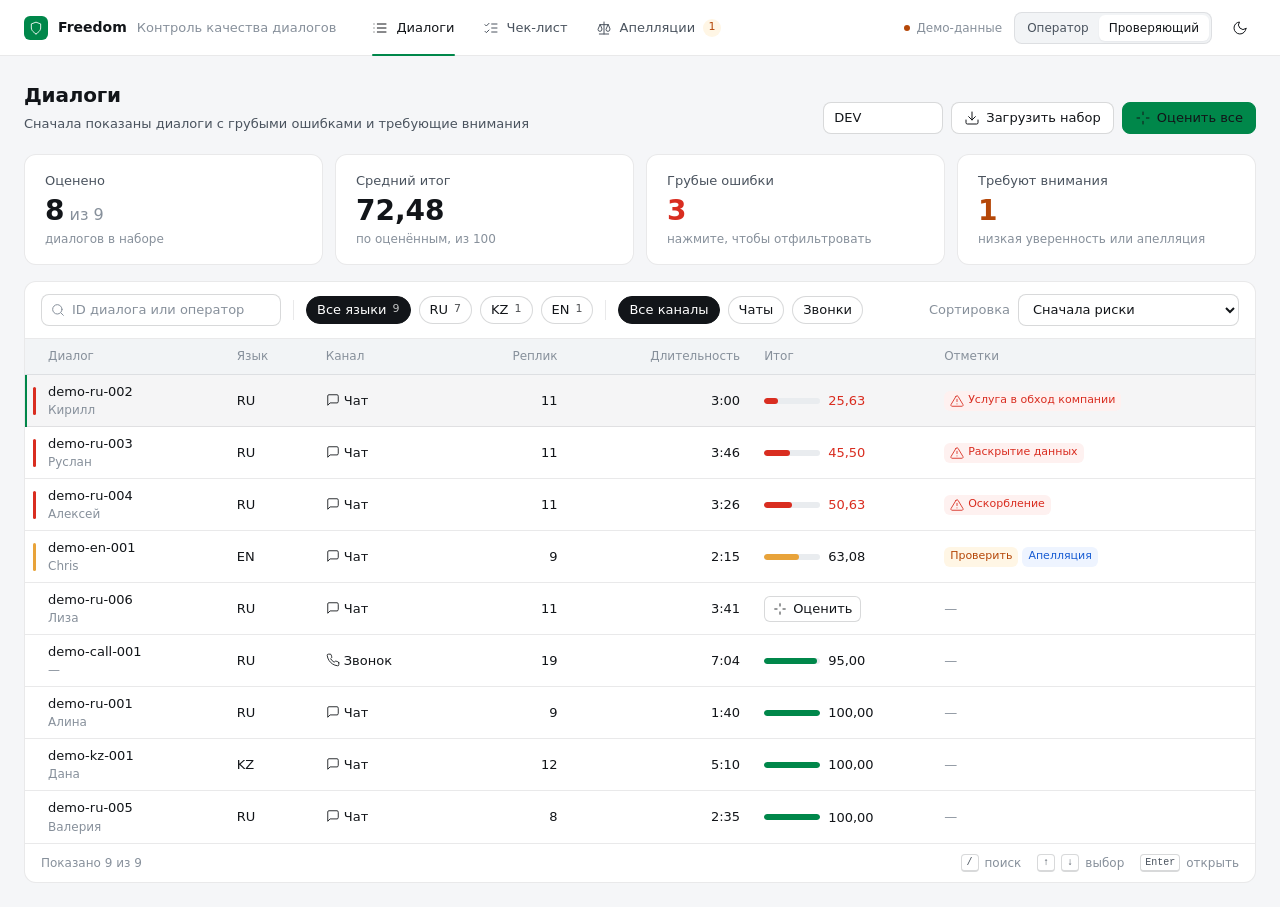
==== frontend/index.html @ 9cd881de "Frontend: design system, conversation list and card on demo data - Design tokens (light Freedom gree" ====
<!doctype html>
<html lang="ru">
<head>
  <meta charset="utf-8">
  <meta name="viewport" content="width=device-width, initial-scale=1">
  <title>Контроль качества диалогов — Freedom Broker</title>
  <link rel="stylesheet" href="css/tokens.css">
  <link rel="stylesheet" href="css/base.css">
  <link rel="stylesheet" href="css/components.css">
  <link rel="stylesheet" href="css/views.css">
  <style>html, body { margin: 0; background: #f5f6f8; }</style>
</head>
<body>
  <div class="cqa-root" id="cqa-app" data-theme="light"></div>
  <script type="module" src="js/app.js"></script>
</body>
</html>
---- frontend/css/tokens.css ----
/* Дизайн-токены CQA. Всё визуальное — только через эти переменные. */
.cqa-root {
  --cqa-font: "Inter", "Segoe UI", system-ui, -apple-system, "Roboto", "Helvetica Neue", Arial, sans-serif;
  --cqa-mono: "JetBrains Mono", "Cascadia Mono", "Consolas", ui-monospace, monospace;

  /* поверхности */
  --cqa-bg: #f5f6f8;
  --cqa-surface: #ffffff;
  --cqa-surface-2: #f2f4f6;
  --cqa-surface-3: #e9ecef;
  --cqa-hover: rgba(17, 20, 24, 0.04);
  --cqa-selected: rgba(0, 166, 90, 0.08);

  /* линии */
  --cqa-border: rgba(18, 21, 25, 0.09);
  --cqa-border-strong: rgba(18, 21, 25, 0.16);

  /* текст */
  --cqa-text: #121519;
  --cqa-text-2: #4a535e;
  --cqa-text-3: #87909b;
  --cqa-text-inverse: #ffffff;

  /* бренд Freedom */
  --cqa-brand: #00a65a;
  --cqa-brand-strong: #00874a;
  --cqa-brand-bright: #00c46a;
  --cqa-brand-soft: #e6f7ee;
  --cqa-brand-text: #00703d;

  /* статусы */
  --cqa-ok: #00874a;
  --cqa-ok-soft: #e6f7ee;
  --cqa-bad: #d92d20;
  --cqa-bad-strong: #b42318;
  --cqa-bad-soft: #fef1f0;
  --cqa-warn: #b54708;
  --cqa-warn-soft: #fff6e5;
  --cqa-warn-line: #f5c26b;
  --cqa-na: #6b7480;
  --cqa-na-soft: #eef0f2;
  --cqa-info: #175cd3;
  --cqa-info-soft: #eef4ff;

  /* подсветка реплики */
  --cqa-flash: rgba(0, 196, 106, 0.18);
  --cqa-link-hover: rgba(23, 92, 211, 0.08);

  /* геометрия */
  --cqa-r-sm: 6px;
  --cqa-r: 8px;
  --cqa-r-lg: 12px;
  --cqa-r-pill: 999px;
  --cqa-shadow-1: 0 1px 2px rgba(16, 24, 40, 0.05);
  --cqa-shadow-2: 0 4px 16px rgba(16, 24, 40, 0.08), 0 1px 3px rgba(16, 24, 40, 0.06);
  --cqa-shadow-pop: 0 12px 32px rgba(16, 24, 40, 0.14), 0 2px 6px rgba(16, 24, 40, 0.08);
  --cqa-focus: 0 0 0 3px rgba(0, 166, 90, 0.28);

  /* типографика */
  --cqa-fs-xs: 11px;
  --cqa-fs-sm: 12px;
  --cqa-fs: 13px;
  --cqa-fs-md: 14px;
  --cqa-fs-lg: 16px;
  --cqa-fs-xl: 20px;
  --cqa-fs-xxl: 32px;

  /* движение */
  --cqa-fast: 120ms;
  --cqa-base: 200ms;
  --cqa-ease: cubic-bezier(0.2, 0.8, 0.2, 1);

  /* размеры */
  --cqa-header-h: 56px;
}

.cqa-root[data-theme="dark"] {
  --cqa-bg: #0e1113;
  --cqa-surface: #161a1d;
  --cqa-surface-2: #1d2225;
  --cqa-surface-3: #262c30;
  --cqa-hover: rgba(255, 255, 255, 0.05);
  --cqa-selected: rgba(0, 196, 106, 0.12);
  --cqa-border: #2a3035;
  --cqa-border-strong: #3a4248;
  --cqa-text: #eef1f3;
  --cqa-text-2: #b3bcc4;
  --cqa-text-3: #7d8790;
  --cqa-brand: #00c46a;
  --cqa-brand-strong: #00c46a;
  --cqa-brand-bright: #2bdc86;
  --cqa-brand-soft: rgba(0, 196, 106, 0.14);
  --cqa-brand-text: #4fe39a;
  --cqa-ok: #3ad08a;
  --cqa-ok-soft: rgba(58, 208, 138, 0.14);
  --cqa-bad: #ff6b5e;
  --cqa-bad-strong: #ff8a7f;
  --cqa-bad-soft: rgba(255, 107, 94, 0.14);
  --cqa-warn: #f5b04a;
  --cqa-warn-soft: rgba(245, 176, 74, 0.14);
  --cqa-warn-line: #8a6420;
  --cqa-na: #9aa4ad;
  --cqa-na-soft: rgba(154, 164, 173, 0.14);
  --cqa-info: #78a9ff;
  --cqa-info-soft: rgba(120, 169, 255, 0.14);
  --cqa-flash: rgba(0, 196, 106, 0.22);
  --cqa-link-hover: rgba(120, 169, 255, 0.12);
  --cqa-shadow-1: 0 1px 2px rgba(0, 0, 0, 0.4);
  --cqa-shadow-2: 0 4px 16px rgba(0, 0, 0, 0.45);
  --cqa-shadow-pop: 0 12px 32px rgba(0, 0, 0, 0.55);
}
---- frontend/css/base.css ----
/* Базовые стили. Всё ограничено .cqa-root — компонент не ломает стили страницы-хоста (D365). */
.cqa-root, .cqa-root * , .cqa-root *::before, .cqa-root *::after { box-sizing: border-box; }

.cqa-root {
  font-family: var(--cqa-font);
  font-size: var(--cqa-fs);
  line-height: 1.5;
  color: var(--cqa-text);
  background: var(--cqa-bg);
  -webkit-font-smoothing: antialiased;
  text-rendering: optimizeLegibility;
  font-feature-settings: "tnum" 1, "cv11" 1;
  min-height: 100vh;
}

.cqa-root h1, .cqa-root h2, .cqa-root h3, .cqa-root h4, .cqa-root p { margin: 0; }
.cqa-root h1 { font-size: var(--cqa-fs-xl); font-weight: 600; letter-spacing: -0.01em; }
.cqa-root h2 { font-size: var(--cqa-fs-lg); font-weight: 500; }
.cqa-root h3 { font-size: var(--cqa-fs-md); font-weight: 500; }
.cqa-root button, .cqa-root input, .cqa-root select, .cqa-root textarea { font: inherit; color: inherit; }
.cqa-root a:where(:not([class])) { color: var(--cqa-info); text-decoration: none; }
.cqa-root a:where(:not([class])):hover { text-decoration: underline; }
.cqa-root a[class] { color: inherit; text-decoration: none; }
.cqa-root :focus-visible { outline: none; box-shadow: var(--cqa-focus); border-radius: var(--cqa-r-sm); }
.cqa-root ::selection { background: var(--cqa-brand-soft); }

.cqa-root .cqa-muted { color: var(--cqa-text-2); }
.cqa-root .cqa-faint { color: var(--cqa-text-3); }
.cqa-root .cqa-mono { font-family: var(--cqa-mono); font-size: 0.95em; }
.cqa-root .cqa-num { font-variant-numeric: tabular-nums; }
.cqa-root .cqa-sr { position: absolute; width: 1px; height: 1px; overflow: hidden; clip: rect(0 0 0 0); white-space: nowrap; }

/* аккуратные скроллбары */
.cqa-root .cqa-scroll { overflow: auto; scrollbar-width: thin; scrollbar-color: var(--cqa-border-strong) transparent; }
.cqa-root .cqa-scroll::-webkit-scrollbar { width: 10px; height: 10px; }
.cqa-root .cqa-scroll::-webkit-scrollbar-thumb { background: var(--cqa-border-strong); border-radius: 10px; border: 3px solid transparent; background-clip: content-box; }

@media (prefers-reduced-motion: reduce) {
  .cqa-root * { transition: none !important; animation: none !important; }
}
---- frontend/css/components.css ----
/* Переиспользуемые компоненты */

/* Кнопки */
.cqa-btn {
  display: inline-flex; align-items: center; justify-content: center; gap: 6px;
  height: 32px; padding: 0 12px; border-radius: var(--cqa-r);
  border: 1px solid var(--cqa-border-strong); background: var(--cqa-surface);
  font-size: var(--cqa-fs); font-weight: 500; cursor: pointer; white-space: nowrap;
  transition: background var(--cqa-fast), border-color var(--cqa-fast), transform var(--cqa-fast);
}
.cqa-btn:hover { background: var(--cqa-surface-2); }
.cqa-btn:active { transform: translateY(1px); }
.cqa-btn[disabled] { opacity: 0.55; cursor: progress; }
.cqa-btn--primary { background: var(--cqa-brand-strong); border-color: var(--cqa-brand-strong); color: var(--cqa-text-inverse); }
.cqa-btn--primary:hover { background: var(--cqa-brand-text); border-color: var(--cqa-brand-text); }
.cqa-root[data-theme="dark"] .cqa-btn--primary { color: #04130b; }
.cqa-root[data-theme="dark"] .cqa-btn--primary:hover { background: var(--cqa-brand-bright); border-color: var(--cqa-brand-bright); }
.cqa-btn--ghost { border-color: transparent; background: transparent; }
.cqa-btn--ghost:hover { background: var(--cqa-hover); }
.cqa-btn--danger { color: var(--cqa-bad); }
.cqa-btn--sm { height: 26px; padding: 0 8px; font-size: var(--cqa-fs-sm); border-radius: var(--cqa-r-sm); }
.cqa-btn--icon { width: 32px; padding: 0; }
.cqa-btn--icon.cqa-btn--sm { width: 26px; }
.cqa-btn svg { width: 16px; height: 16px; flex: none; }
.cqa-btn--sm svg { width: 14px; height: 14px; }

/* Иконки */
.cqa-ico { width: 16px; height: 16px; flex: none; display: inline-block; vertical-align: -3px; }
.cqa-ico--sm { width: 14px; height: 14px; vertical-align: -2px; }

/* Чипы-ответы: Да / Нет / N/A / шкала */
.cqa-chip {
  display: inline-flex; align-items: center; gap: 4px; height: 22px; padding: 0 8px;
  border-radius: var(--cqa-r-pill); font-size: var(--cqa-fs-sm); font-weight: 500; white-space: nowrap;
}
.cqa-chip--yes { background: var(--cqa-ok-soft); color: var(--cqa-ok); }
.cqa-chip--no { background: var(--cqa-bad-soft); color: var(--cqa-bad); }
.cqa-chip--na { background: var(--cqa-na-soft); color: var(--cqa-na); }
.cqa-chip--mid { background: var(--cqa-warn-soft); color: var(--cqa-warn); }
.cqa-chip--info { background: var(--cqa-info-soft); color: var(--cqa-info); }

/* Бейджи (мета-информация) */
.cqa-badge {
  display: inline-flex; align-items: center; gap: 4px; height: 20px; padding: 0 6px;
  border-radius: var(--cqa-r-sm); font-size: var(--cqa-fs-xs); font-weight: 500;
  background: var(--cqa-surface-2); color: var(--cqa-text-2); white-space: nowrap;
}
.cqa-badge--danger { background: var(--cqa-bad-soft); color: var(--cqa-bad); }
.cqa-badge--warn { background: var(--cqa-warn-soft); color: var(--cqa-warn); }
.cqa-badge--ok { background: var(--cqa-ok-soft); color: var(--cqa-ok); }
.cqa-badge--info { background: var(--cqa-info-soft); color: var(--cqa-info); }
.cqa-badge--outline { background: transparent; border: 1px solid var(--cqa-border-strong); }

/* Сегментированный переключатель */
.cqa-seg { display: inline-flex; padding: 2px; border-radius: var(--cqa-r); background: var(--cqa-surface-2); border: 1px solid var(--cqa-border); }
.cqa-seg button {
  height: 26px; padding: 0 10px; border: 0; border-radius: var(--cqa-r-sm); background: transparent;
  font-size: var(--cqa-fs-sm); font-weight: 500; color: var(--cqa-text-2); cursor: pointer;
  transition: background var(--cqa-fast), color var(--cqa-fast);
}
.cqa-seg button:hover { color: var(--cqa-text); }
.cqa-seg button[aria-pressed="true"] { background: var(--cqa-surface); color: var(--cqa-text); box-shadow: var(--cqa-shadow-1); }

/* Поля ввода */
.cqa-input, .cqa-select, .cqa-textarea {
  height: 32px; padding: 0 10px; border-radius: var(--cqa-r); border: 1px solid var(--cqa-border-strong);
  background: var(--cqa-surface); font-size: var(--cqa-fs); transition: border-color var(--cqa-fast), box-shadow var(--cqa-fast);
}
.cqa-textarea { height: auto; min-height: 80px; padding: 8px 10px; resize: vertical; line-height: 1.5; width: 100%; }
.cqa-input:focus, .cqa-select:focus, .cqa-textarea:focus { outline: none; border-color: var(--cqa-brand); box-shadow: var(--cqa-focus); }
.cqa-input::placeholder, .cqa-textarea::placeholder { color: var(--cqa-text-3); }
.cqa-search { position: relative; display: inline-flex; align-items: center; }
.cqa-search .cqa-ico { position: absolute; left: 9px; color: var(--cqa-text-3); pointer-events: none; }
.cqa-search .cqa-input { padding-left: 30px; width: 240px; }

/* Фильтр-чипы */
.cqa-fchip {
  display: inline-flex; align-items: center; gap: 6px; height: 28px; padding: 0 10px;
  border-radius: var(--cqa-r-pill); border: 1px solid var(--cqa-border-strong); background: var(--cqa-surface);
  font-size: var(--cqa-fs-sm); font-weight: 500; color: var(--cqa-text-2); cursor: pointer;
  transition: color var(--cqa-fast), background var(--cqa-fast), border-color var(--cqa-fast);
}
.cqa-fchip:hover { color: var(--cqa-text); border-color: var(--cqa-text-3); }
.cqa-fchip[aria-pressed="true"] { background: var(--cqa-text); border-color: var(--cqa-text); color: var(--cqa-surface); }
.cqa-fchip--danger[aria-pressed="true"] { background: var(--cqa-bad); border-color: var(--cqa-bad); color: #fff; }
.cqa-fchip .cqa-count { font-size: var(--cqa-fs-xs); opacity: 0.75; }

/* Карточки */
.cqa-card { background: var(--cqa-surface); border: 1px solid var(--cqa-border); border-radius: var(--cqa-r-lg); }

/* Клавиши */
.cqa-kbd {
  display: inline-flex; align-items: center; justify-content: center; min-width: 18px; height: 18px; padding: 0 4px;
  border-radius: 4px; border: 1px solid var(--cqa-border-strong); border-bottom-width: 2px;
  font-family: var(--cqa-mono); font-size: 10px; color: var(--cqa-text-2); background: var(--cqa-surface);
}

/* Подсказка */
.cqa-tip { position: relative; }
.cqa-tip__body {
  position: absolute; z-index: 30; bottom: calc(100% + 8px); right: 0; width: max-content; max-width: 280px;
  padding: 8px 10px; border-radius: var(--cqa-r); background: #121519; color: #f2f4f6;
  font-size: var(--cqa-fs-sm); font-weight: 400; line-height: 1.45; box-shadow: var(--cqa-shadow-pop);
  opacity: 0; transform: translateY(4px); pointer-events: none; transition: opacity var(--cqa-fast), transform var(--cqa-fast);
}
.cqa-tip:hover .cqa-tip__body, .cqa-tip:focus-within .cqa-tip__body { opacity: 1; transform: none; }
.cqa-root[data-theme="dark"] .cqa-tip__body { background: #eef1f3; color: #121519; }

/* Скелетоны */
.cqa-skel { border-radius: var(--cqa-r-sm); background: var(--cqa-surface-2); }

/* Тосты */
.cqa-toasts { position: fixed; z-index: 100; right: 20px; bottom: 20px; display: flex; flex-direction: column; gap: 8px; }
.cqa-toast {
  display: flex; align-items: center; gap: 10px; min-width: 260px; max-width: 420px; padding: 10px 14px;
  border-radius: var(--cqa-r); background: #121519; color: #f2f4f6; box-shadow: var(--cqa-shadow-pop);
  font-size: var(--cqa-fs); animation: cqa-toast-in var(--cqa-base) var(--cqa-ease);
}
.cqa-toast--ok .cqa-ico { color: var(--cqa-brand-bright); }
.cqa-toast--bad .cqa-ico { color: #ff8a7f; }
@keyframes cqa-toast-in { from { opacity: 0; transform: translateY(8px); } to { opacity: 1; transform: none; } }

/* Индикатор балла */
.cqa-score { display: inline-flex; align-items: center; gap: 8px; font-weight: 500; font-variant-numeric: tabular-nums; }
.cqa-score__bar { width: 56px; height: 6px; border-radius: 6px; background: var(--cqa-surface-3); overflow: hidden; }
.cqa-score__fill { display: block; height: 100%; border-radius: 6px; background: var(--cqa-ok); transition: width var(--cqa-base) var(--cqa-ease); }
.cqa-score--mid .cqa-score__fill { background: #e8a33a; }
.cqa-score--low .cqa-score__fill { background: var(--cqa-bad); }
.cqa-score--low { color: var(--cqa-bad); }

/* Спиннер */
.cqa-spin { width: 14px; height: 14px; border-radius: 50%; border: 2px solid currentColor; border-right-color: transparent; animation: cqa-rot 0.7s linear infinite; display: inline-block; }
@keyframes cqa-rot { to { transform: rotate(360deg); } }

/* Пустое состояние */
.cqa-empty { display: flex; flex-direction: column; align-items: center; gap: 8px; padding: 48px 24px; text-align: center; color: var(--cqa-text-2); }
.cqa-empty__icon { width: 40px; height: 40px; border-radius: 12px; display: grid; place-items: center; background: var(--cqa-surface-2); color: var(--cqa-text-3); }
---- frontend/css/views.css ----
/* ---------- Оболочка ---------- */
.cqa-header {
  position: sticky; top: 0; z-index: 20; height: var(--cqa-header-h);
  display: flex; align-items: center; gap: 24px; padding: 0 24px;
  background: var(--cqa-surface); border-bottom: 1px solid var(--cqa-border);
}
.cqa-brand { display: flex; align-items: center; gap: 10px; color: var(--cqa-text); text-decoration: none !important; white-space: nowrap; }
.cqa-header, .cqa-header * { white-space: nowrap; }
.cqa-brand__mark { width: 24px; height: 24px; border-radius: 6px; background: var(--cqa-brand-strong); display: grid; place-items: center; }
.cqa-brand__mark svg { width: 14px; height: 14px; color: #fff; }
.cqa-brand__name { font-weight: 600; font-size: var(--cqa-fs-md); }
.cqa-brand__sub { color: var(--cqa-text-3); font-size: var(--cqa-fs); }
.cqa-nav { display: flex; gap: 4px; height: 100%; }
.cqa-nav a {
  position: relative; display: inline-flex; align-items: center; gap: 8px; padding: 0 12px;
  color: var(--cqa-text-2); font-weight: 500; text-decoration: none !important; transition: color var(--cqa-fast);
}
.cqa-nav a:hover { color: var(--cqa-text); }
.cqa-nav a[aria-current="page"] { color: var(--cqa-text); }
.cqa-nav a[aria-current="page"]::after { content: ""; position: absolute; left: 12px; right: 12px; bottom: -1px; height: 2px; border-radius: 2px; background: var(--cqa-brand-strong); }
.cqa-nav .cqa-count-pill { min-width: 18px; height: 18px; padding: 0 5px; border-radius: 9px; background: var(--cqa-warn-soft); color: var(--cqa-warn); font-size: var(--cqa-fs-xs); display: inline-grid; place-items: center; }
.cqa-header__right { margin-left: auto; display: flex; align-items: center; gap: 12px; }
.cqa-mode { display: inline-flex; align-items: center; gap: 6px; font-size: var(--cqa-fs-sm); color: var(--cqa-text-3); }
.cqa-mode__dot { width: 6px; height: 6px; border-radius: 50%; background: var(--cqa-warn); }
.cqa-mode--live .cqa-mode__dot { background: var(--cqa-brand); }

.cqa-main { max-width: 1600px; margin: 0 auto; padding: 24px; }
.cqa-page-head { display: flex; align-items: flex-end; justify-content: space-between; gap: 16px; margin-bottom: 20px; }
.cqa-page-head p { margin-top: 4px; color: var(--cqa-text-2); }
.cqa-actions { display: flex; align-items: center; gap: 8px; flex-wrap: wrap; }

/* ---------- Список ---------- */
.cqa-stats { display: grid; grid-template-columns: repeat(4, minmax(0, 1fr)); gap: 12px; margin-bottom: 16px; }
.cqa-stat {
  text-align: left; padding: 16px 20px; border-radius: var(--cqa-r-lg); border: 1px solid var(--cqa-border);
  background: var(--cqa-surface); cursor: pointer; transition: border-color var(--cqa-fast), background var(--cqa-fast);
}
.cqa-stat:hover { border-color: var(--cqa-border-strong); }
.cqa-stat[aria-pressed="true"] { border-color: var(--cqa-text); }
.cqa-stat__label { color: var(--cqa-text-2); font-size: var(--cqa-fs); }
.cqa-stat__value { margin-top: 4px; font-size: 28px; line-height: 1.2; font-weight: 600; font-variant-numeric: tabular-nums; }
.cqa-stat__hint { margin-top: 2px; color: var(--cqa-text-3); font-size: var(--cqa-fs-sm); }
.cqa-stat--danger .cqa-stat__value { color: var(--cqa-bad); }
.cqa-stat--warn .cqa-stat__value { color: var(--cqa-warn); }
.cqa-stat--plain { cursor: default; }
.cqa-stat--plain:hover { border-color: var(--cqa-border); }

.cqa-filters { display: flex; align-items: center; gap: 8px; flex-wrap: wrap; padding: 12px 16px; border: 1px solid var(--cqa-border); border-bottom: 0; border-radius: var(--cqa-r-lg) var(--cqa-r-lg) 0 0; background: var(--cqa-surface); }
.cqa-filters__sep { width: 1px; height: 20px; background: var(--cqa-border); margin: 0 4px; }
.cqa-filters__right { margin-left: auto; display: flex; align-items: center; gap: 8px; }

.cqa-table-wrap { border: 1px solid var(--cqa-border); border-radius: 0 0 var(--cqa-r-lg) var(--cqa-r-lg); background: var(--cqa-surface); overflow: hidden; }
.cqa-table { width: 100%; border-collapse: collapse; }
.cqa-table th { height: 36px; padding: 0 12px; text-align: left; font-size: var(--cqa-fs-sm); font-weight: 500; color: var(--cqa-text-3); background: var(--cqa-surface-2); border-bottom: 1px solid var(--cqa-border); white-space: nowrap; }
.cqa-table td { height: 52px; padding: 0 12px; border-bottom: 1px solid var(--cqa-border); vertical-align: middle; }
.cqa-table tr:last-child td { border-bottom: 0; }
.cqa-table tbody tr { cursor: pointer; transition: background var(--cqa-fast); }
.cqa-table tbody tr:hover, .cqa-table tbody tr.is-cursor { background: var(--cqa-hover); }
.cqa-table tbody tr.is-cursor { box-shadow: inset 2px 0 0 var(--cqa-brand-strong); }
.cqa-table .ta-r { text-align: right; }
.cqa-table .cqa-risk { width: 4px; padding: 0; }
.cqa-risk__bar { width: 3px; height: 28px; border-radius: 2px; margin-left: 8px; background: transparent; }
.cqa-risk__bar--danger { background: var(--cqa-bad); }
.cqa-risk__bar--warn { background: #e8a33a; }
.cqa-cell-id { font-weight: 500; }
.cqa-cell-sub { color: var(--cqa-text-3); font-size: var(--cqa-fs-sm); }
.cqa-flags { display: flex; gap: 4px; flex-wrap: wrap; }
.cqa-table-foot { display: flex; align-items: center; gap: 16px; padding: 10px 16px; color: var(--cqa-text-3); font-size: var(--cqa-fs-sm); border-top: 1px solid var(--cqa-border); }
.cqa-table-foot span { display: inline-flex; align-items: center; gap: 6px; }

/* ---------- Карточка диалога ---------- */
.cqa-conv { display: grid; grid-template-rows: auto auto 1fr; height: calc(100vh - var(--cqa-header-h) - 48px); min-height: 560px; gap: 12px; }
.cqa-conv__bar { display: flex; align-items: center; gap: 12px; flex-wrap: wrap; }
.cqa-conv__title { display: flex; align-items: center; gap: 8px; }
.cqa-conv__title h1 { font-size: var(--cqa-fs-lg); font-weight: 600; }
.cqa-conv__nav { margin-left: auto; display: flex; align-items: center; gap: 8px; color: var(--cqa-text-3); font-size: var(--cqa-fs-sm); }
.cqa-conv__grid { display: grid; grid-template-columns: minmax(0, 1.15fr) minmax(380px, 1fr); gap: 12px; min-height: 0; }
.cqa-pane { display: flex; flex-direction: column; min-height: 0; background: var(--cqa-surface); border: 1px solid var(--cqa-border); border-radius: var(--cqa-r-lg); overflow: hidden; }
.cqa-pane__head { display: flex; align-items: center; gap: 8px; height: 44px; padding: 0 16px; border-bottom: 1px solid var(--cqa-border); flex: none; }
.cqa-pane__head h2 { font-size: var(--cqa-fs-md); font-weight: 500; }
.cqa-pane__body { flex: 1; min-height: 0; }

/* Лента событий */
.cqa-timeline { display: flex; align-items: center; gap: 0; padding: 10px 16px; background: var(--cqa-surface); border: 1px solid var(--cqa-border); border-radius: var(--cqa-r-lg); overflow-x: auto; scrollbar-width: none; }
.cqa-timeline::-webkit-scrollbar { display: none; }
.cqa-tl-step { display: inline-flex; align-items: center; gap: 8px; padding: 4px 8px; border: 0; background: transparent; border-radius: var(--cqa-r-sm); color: var(--cqa-text-2); font-size: var(--cqa-fs-sm); cursor: pointer; white-space: nowrap; transition: background var(--cqa-fast), color var(--cqa-fast); }
.cqa-tl-step:hover { background: var(--cqa-hover); color: var(--cqa-text); }
.cqa-tl-dot { width: 8px; height: 8px; border-radius: 50%; background: var(--cqa-text-3); flex: none; }
.cqa-tl-step--ok .cqa-tl-dot { background: var(--cqa-ok); }
.cqa-tl-step--bad { color: var(--cqa-bad); }
.cqa-tl-step--bad .cqa-tl-dot { background: var(--cqa-bad); }
.cqa-tl-step--missing { color: var(--cqa-text-3); }
.cqa-tl-step--missing .cqa-tl-dot { background: transparent; border: 1.5px dashed var(--cqa-text-3); }
.cqa-tl-step--warn .cqa-tl-dot { background: #e8a33a; }
.cqa-tl-line { flex: 1 0 16px; height: 1px; background: var(--cqa-border-strong); min-width: 16px; }
.cqa-tl-time { color: var(--cqa-text-3); font-variant-numeric: tabular-nums; }

/* Транскрипт */
.cqa-transcript { padding: 12px 16px 24px 0; }
.cqa-msg { display: grid; grid-template-columns: 56px minmax(0, 1fr); gap: 8px; padding: 4px 0; scroll-margin: 80px; }
.cqa-msg__gutter { display: flex; flex-wrap: wrap; justify-content: flex-end; align-content: flex-start; gap: 4px; padding-top: 10px; }
.cqa-mark {
  display: inline-grid; place-items: center; min-width: 24px; height: 18px; padding: 0 4px; border-radius: 4px;
  font-size: 10px; font-weight: 600; font-variant-numeric: tabular-nums; cursor: pointer; border: 1px solid transparent;
  transition: transform var(--cqa-fast), background var(--cqa-fast);
}
.cqa-mark--yes { background: var(--cqa-ok-soft); color: var(--cqa-ok); }
.cqa-mark--no { background: var(--cqa-bad-soft); color: var(--cqa-bad); }
.cqa-mark--mid { background: var(--cqa-warn-soft); color: var(--cqa-warn); }
.cqa-mark--na { background: var(--cqa-na-soft); color: var(--cqa-na); }
.cqa-mark:hover, .cqa-mark.is-lit { border-color: currentColor; }
.cqa-msg__body { padding: 8px 12px; border-radius: var(--cqa-r); border: 1px solid transparent; transition: background var(--cqa-base), border-color var(--cqa-base), box-shadow var(--cqa-base); }
.cqa-msg__meta { display: flex; align-items: center; gap: 8px; margin-bottom: 2px; font-size: var(--cqa-fs-sm); color: var(--cqa-text-3); }
.cqa-msg__role { font-weight: 500; color: var(--cqa-text-2); }
.cqa-msg__idx { margin-left: auto; font-variant-numeric: tabular-nums; }
.cqa-msg__ts { font-variant-numeric: tabular-nums; }
.cqa-msg__ts--link { cursor: pointer; text-decoration: underline dotted; text-underline-offset: 3px; }
.cqa-msg__text { font-size: var(--cqa-fs-md); line-height: 1.55; white-space: pre-wrap; overflow-wrap: anywhere; }
.cqa-msg--operator .cqa-msg__body { background: var(--cqa-surface); border-color: var(--cqa-border); }
.cqa-msg--operator .cqa-msg__role { color: var(--cqa-brand-text); }
.cqa-msg--client .cqa-msg__body { background: var(--cqa-surface-2); }
.cqa-msg--bot .cqa-msg__text, .cqa-msg--system .cqa-msg__text { font-size: var(--cqa-fs); color: var(--cqa-text-2); }
.cqa-msg--system .cqa-msg__body { padding: 4px 12px; }
.cqa-msg--system .cqa-msg__text { color: var(--cqa-text-3); }
.cqa-msg--hold .cqa-msg__body { border: 1px dashed var(--cqa-border-strong); background: transparent; opacity: 0.8; }
.cqa-msg.is-lit .cqa-msg__body { border-color: var(--cqa-info); box-shadow: 0 0 0 3px var(--cqa-link-hover); }
.cqa-msg.is-expected .cqa-msg__body { border-color: var(--cqa-bad); border-style: dashed; }
.cqa-msg.is-playing .cqa-msg__body { border-color: var(--cqa-brand); }
.cqa-msg.is-flash .cqa-msg__body { background: var(--cqa-flash); border-color: var(--cqa-brand); }
.cqa-hold-note { display: inline-flex; align-items: center; gap: 4px; color: var(--cqa-warn); }

.cqa-botctx { margin: 0 0 8px 64px; padding: 12px 14px; border-radius: var(--cqa-r); background: var(--cqa-surface-2); }
.cqa-botctx__head { display: flex; align-items: center; gap: 8px; color: var(--cqa-text-2); font-size: var(--cqa-fs); }
.cqa-botctx__quotes { margin: 8px 0 0; padding: 0; list-style: none; display: flex; flex-direction: column; gap: 4px; }
.cqa-botctx__quotes li { font-size: var(--cqa-fs-md); padding-left: 10px; border-left: 2px solid var(--cqa-border-strong); border-radius: 0; }
.cqa-botctx__more { margin-top: 8px; }
.cqa-collapsed { display: none; }

/* Плеер */
.cqa-player { display: flex; align-items: center; gap: 12px; padding: 10px 16px; border-bottom: 1px solid var(--cqa-border); background: var(--cqa-surface); flex: none; }
.cqa-player__track { position: relative; flex: 1; height: 24px; cursor: pointer; display: flex; align-items: center; }
.cqa-player__rail { width: 100%; height: 4px; border-radius: 4px; background: var(--cqa-surface-3); overflow: hidden; }
.cqa-player__fill { height: 100%; background: var(--cqa-brand-strong); width: 0; }
.cqa-player__time { font-size: var(--cqa-fs-sm); color: var(--cqa-text-2); font-variant-numeric: tabular-nums; min-width: 84px; text-align: right; }
.cqa-player__tick { position: absolute; top: 4px; width: 2px; height: 16px; border-radius: 1px; background: var(--cqa-bad); opacity: 0.8; }

/* Панель результата */
.cqa-result { padding: 16px; display: flex; flex-direction: column; gap: 16px; }
.cqa-total { display: flex; align-items: flex-end; gap: 12px; }
.cqa-total__num { font-size: var(--cqa-fs-xxl); line-height: 1; font-weight: 600; font-variant-numeric: tabular-nums; }
.cqa-total__of { color: var(--cqa-text-3); padding-bottom: 3px; }
.cqa-total--low .cqa-total__num { color: var(--cqa-bad); }
.cqa-total__change { margin-left: auto; text-align: right; font-size: var(--cqa-fs-sm); color: var(--cqa-text-2); }
.cqa-total__change s { color: var(--cqa-text-3); }

/* Разложение весов — момент №1 */
.cqa-weights { display: flex; height: 12px; gap: 2px; }
.cqa-weights__seg { position: relative; display: block; height: 100%; border-radius: 3px; background: var(--cqa-surface-3); overflow: hidden; cursor: pointer; transition: transform var(--cqa-fast); }
.cqa-weights__seg:hover, .cqa-weights__seg.is-lit { transform: scaleY(1.35); }
.cqa-weights__fill { display: block; height: 100%; background: var(--cqa-ok); }
.cqa-weights__seg--mid .cqa-weights__fill { background: #e8a33a; }
.cqa-weights__seg--na { background: repeating-linear-gradient(135deg, var(--cqa-surface-3) 0 3px, transparent 3px 6px); flex: 0 0 18px !important; }
.cqa-weights__legend { display: flex; justify-content: space-between; margin-top: 6px; font-size: var(--cqa-fs-sm); color: var(--cqa-text-3); }

.cqa-banner { display: flex; gap: 10px; padding: 12px 14px; border-radius: var(--cqa-r); font-size: var(--cqa-fs); }
.cqa-banner .cqa-ico { margin-top: 2px; }
.cqa-banner b { font-weight: 500; }
.cqa-banner--danger { background: var(--cqa-bad-soft); color: var(--cqa-bad-strong); }
.cqa-banner--warn { background: var(--cqa-warn-soft); color: var(--cqa-warn); }
.cqa-banner--info { background: var(--cqa-info-soft); color: var(--cqa-info); }
.cqa-banner__text { color: var(--cqa-text); }
.cqa-banner__link { color: inherit; font-weight: 500; cursor: pointer; text-decoration: underline; text-underline-offset: 3px; background: none; border: 0; padding: 0; }

.cqa-section__head { display: flex; align-items: baseline; justify-content: space-between; padding: 0 4px 6px; color: var(--cqa-text-2); font-size: var(--cqa-fs-sm); }
.cqa-section__head b { font-weight: 500; color: var(--cqa-text); font-size: var(--cqa-fs); }
.cqa-crit { border: 1px solid var(--cqa-border); border-radius: var(--cqa-r); background: var(--cqa-surface); transition: border-color var(--cqa-fast), box-shadow var(--cqa-fast); }
.cqa-crit + .cqa-crit { margin-top: 6px; }
.cqa-crit.is-lit { border-color: var(--cqa-info); box-shadow: 0 0 0 3px var(--cqa-link-hover); }
.cqa-crit__row { display: grid; grid-template-columns: 24px minmax(0, 1fr) auto 64px 16px; align-items: center; gap: 8px; width: 100%; min-height: 40px; padding: 0 12px; border: 0; background: transparent; text-align: left; cursor: pointer; border-radius: var(--cqa-r); }
.cqa-crit__row:hover { background: var(--cqa-hover); }
.cqa-crit__num { font-size: var(--cqa-fs-sm); color: var(--cqa-text-3); font-variant-numeric: tabular-nums; }
.cqa-crit__title { font-weight: 500; overflow: hidden; text-overflow: ellipsis; white-space: nowrap; }
.cqa-crit__pts { text-align: right; font-variant-numeric: tabular-nums; color: var(--cqa-text-2); }
.cqa-crit__chev { color: var(--cqa-text-3); transition: transform var(--cqa-fast); }
.cqa-crit[open] .cqa-crit__chev, .cqa-crit.is-open .cqa-crit__chev { transform: rotate(180deg); }
.cqa-crit__body { padding: 4px 12px 12px 44px; display: none; flex-direction: column; gap: 10px; }
.cqa-crit.is-open .cqa-crit__body { display: flex; }
.cqa-crit__expl { font-size: var(--cqa-fs-md); line-height: 1.55; }
.cqa-evlist { display: flex; flex-direction: column; gap: 4px; }
.cqa-ev {
  display: flex; gap: 8px; align-items: baseline; width: 100%; padding: 6px 8px; border: 0; border-radius: var(--cqa-r-sm);
  background: var(--cqa-surface-2); text-align: left; cursor: pointer; transition: background var(--cqa-fast);
}
.cqa-ev:hover { background: var(--cqa-link-hover); }
.cqa-ev__idx { flex: none; font-size: var(--cqa-fs-sm); color: var(--cqa-info); font-variant-numeric: tabular-nums; font-weight: 500; }
.cqa-ev__quote { font-size: var(--cqa-fs); color: var(--cqa-text); }
.cqa-ev--invalid .cqa-ev__idx { color: var(--cqa-warn); }
.cqa-crit__foot { display: flex; align-items: center; gap: 8px; flex-wrap: wrap; font-size: var(--cqa-fs-sm); color: var(--cqa-text-3); }
.cqa-crit__foot .cqa-btn { margin-left: auto; }
.cqa-crit--flagged { border-color: var(--cqa-bad); }

.cqa-meta { display: grid; grid-template-columns: repeat(2, minmax(0, 1fr)); gap: 8px 16px; padding-top: 12px; border-top: 1px solid var(--cqa-border); font-size: var(--cqa-fs-sm); }
.cqa-meta dt { color: var(--cqa-text-3); }
.cqa-meta dd { margin: 0; color: var(--cqa-text-2); font-variant-numeric: tabular-nums; }

.cqa-evaluating { display: flex; flex-direction: column; gap: 8px; }
.cqa-evaluating__row { display: grid; grid-template-columns: 24px 1fr 64px; gap: 8px; align-items: center; height: 40px; padding: 0 12px; border: 1px solid var(--cqa-border); border-radius: var(--cqa-r); color: var(--cqa-text-3); }

/* Модальное окно */
.cqa-modal-back { position: fixed; inset: 0; z-index: 50; background: rgba(18, 21, 25, 0.36); display: grid; place-items: center; padding: 24px; animation: cqa-fade var(--cqa-base) var(--cqa-ease); }
.cqa-modal { width: min(520px, 100%); background: var(--cqa-surface); border-radius: var(--cqa-r-lg); box-shadow: var(--cqa-shadow-pop); display: flex; flex-direction: column; }
.cqa-modal__head { padding: 20px 20px 0; }
.cqa-modal__body { padding: 16px 20px; display: flex; flex-direction: column; gap: 12px; }
.cqa-modal__foot { display: flex; justify-content: flex-end; gap: 8px; padding: 12px 20px 20px; }
.cqa-field { display: flex; flex-direction: column; gap: 6px; }
.cqa-field label { font-size: var(--cqa-fs-sm); color: var(--cqa-text-2); font-weight: 500; }
.cqa-field__err { font-size: var(--cqa-fs-sm); color: var(--cqa-bad); }
@keyframes cqa-fade { from { opacity: 0; } to { opacity: 1; } }

/* Адаптив */
@media (max-width: 1240px) {
  .cqa-brand__sub, .cqa-mode { display: none; }
}
@media (max-width: 1100px) {
  .cqa-conv { height: auto; }
  .cqa-conv__grid { grid-template-columns: 1fr; }
  .cqa-pane__body { max-height: 70vh; }
  .cqa-stats { grid-template-columns: repeat(2, minmax(0, 1fr)); }
}
@media (max-width: 720px) {
  .cqa-header { gap: 12px; padding: 0 16px; }
  .cqa-brand__sub, .cqa-mode { display: none; }
  .cqa-main { padding: 16px; }
  .cqa-table .hide-sm { display: none; }
}
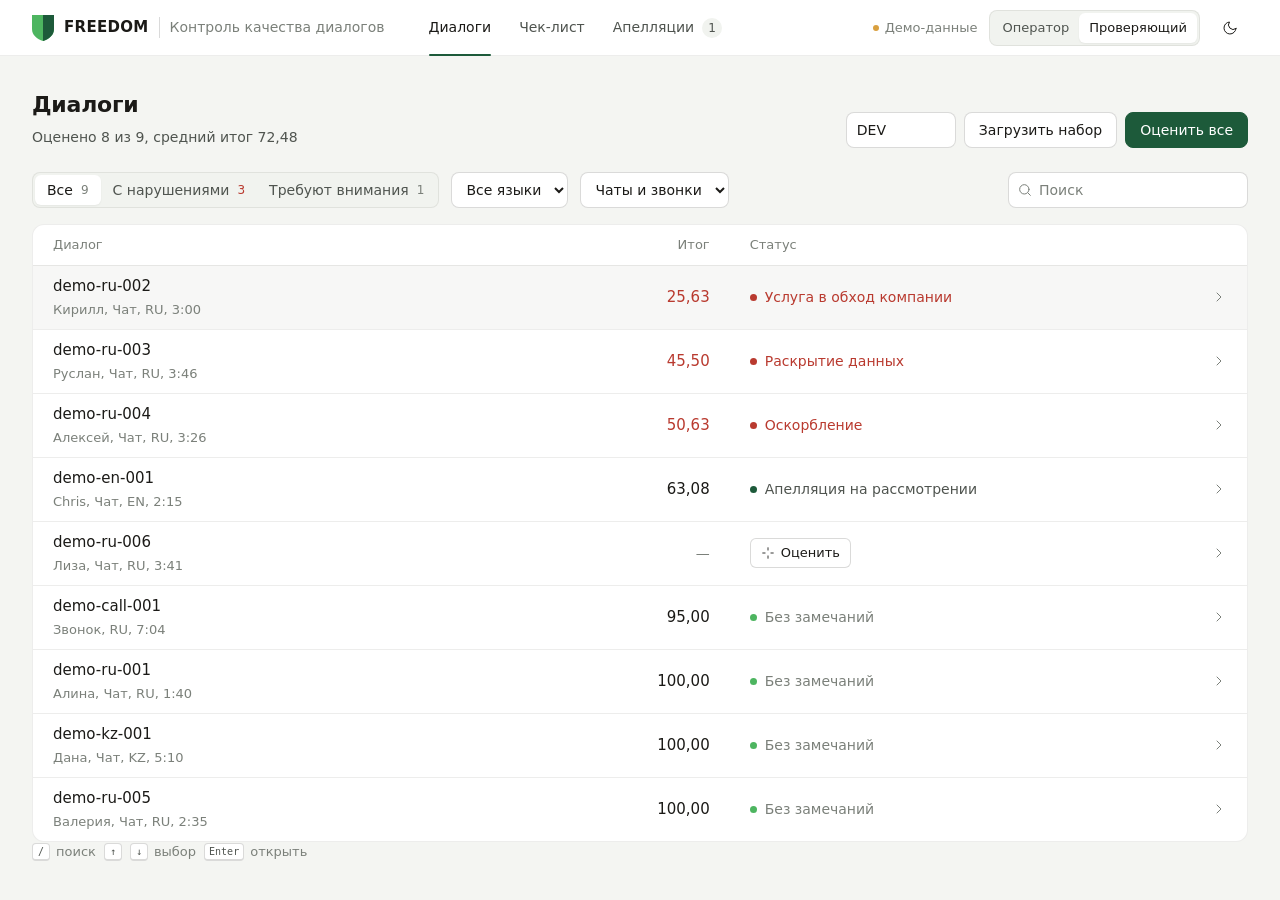
==== commit feafde64: "Frontend: calmer UI in the Freedom Broker logo palette - Palette from the logo (#4DB560, #1D5A3A, #1" ====
--- a/frontend/index.html
+++ b/frontend/index.html
@@ -8,7 +8,7 @@
   <link rel="stylesheet" href="css/base.css">
   <link rel="stylesheet" href="css/components.css">
   <link rel="stylesheet" href="css/views.css">
-  <style>html, body { margin: 0; background: #f5f6f8; }</style>
+  <style>html, body { margin: 0; background: #f4f5f2; }</style>
 </head>
 <body>
   <div class="cqa-root" id="cqa-app" data-theme="light"></div>
--- a/frontend/css/tokens.css
+++ b/frontend/css/tokens.css
@@ -1,111 +1,112 @@
-/* Дизайн-токены CQA. Всё визуальное — только через эти переменные. */
+/* Дизайн-токены CQA. Палитра — из логотипа Freedom Broker:
+   светло-зелёный щита #4DB560, тёмно-зелёный #1D5A3A, почти чёрный словесного знака #1B1A17. */
 .cqa-root {
-  --cqa-font: "Inter", "Segoe UI", system-ui, -apple-system, "Roboto", "Helvetica Neue", Arial, sans-serif;
-  --cqa-mono: "JetBrains Mono", "Cascadia Mono", "Consolas", ui-monospace, monospace;
+  --cqa-font: "Segoe UI", "Inter", system-ui, -apple-system, "Roboto", "Helvetica Neue", Arial, sans-serif;
+  --cqa-mono: "Cascadia Mono", "Consolas", ui-monospace, monospace;
 
-  /* поверхности */
-  --cqa-bg: #f5f6f8;
+  /* бренд */
+  --cqa-green: #4db560;
+  --cqa-green-dark: #1d5a3a;
+  --cqa-ink: #1b1a17;
+
+  /* поверхности: мягкий тёплый нейтральный фон, чтобы не слепил белый */
+  --cqa-bg: #f4f5f2;
   --cqa-surface: #ffffff;
-  --cqa-surface-2: #f2f4f6;
-  --cqa-surface-3: #e9ecef;
-  --cqa-hover: rgba(17, 20, 24, 0.04);
-  --cqa-selected: rgba(0, 166, 90, 0.08);
+  --cqa-surface-2: #f1f3ef;
+  --cqa-surface-3: #e6e9e4;
+  --cqa-hover: rgba(27, 26, 23, 0.035);
+  --cqa-selected: #eaf3ec;
 
   /* линии */
-  --cqa-border: rgba(18, 21, 25, 0.09);
-  --cqa-border-strong: rgba(18, 21, 25, 0.16);
+  --cqa-border: rgba(27, 26, 23, 0.08);
+  --cqa-border-strong: rgba(27, 26, 23, 0.16);
 
-  /* текст */
-  --cqa-text: #121519;
-  --cqa-text-2: #4a535e;
-  --cqa-text-3: #87909b;
+  /* текст: вторичный темнее обычного — меньше напряжения для глаз */
+  --cqa-text: #1b1a17;
+  --cqa-text-2: #4f544f;
+  --cqa-text-3: #7b807a;
   --cqa-text-inverse: #ffffff;
 
-  /* бренд Freedom */
-  --cqa-brand: #00a65a;
-  --cqa-brand-strong: #00874a;
-  --cqa-brand-bright: #00c46a;
-  --cqa-brand-soft: #e6f7ee;
-  --cqa-brand-text: #00703d;
+  /* акцент = тёмно-зелёный логотипа (контраст на белом ~8:1) */
+  --cqa-brand: #1d5a3a;
+  --cqa-brand-strong: #1d5a3a;
+  --cqa-brand-hover: #174a30;
+  --cqa-brand-bright: #4db560;
+  --cqa-brand-soft: #eaf3ec;
+  --cqa-brand-text: #1d5a3a;
 
-  /* статусы */
-  --cqa-ok: #00874a;
-  --cqa-ok-soft: #e6f7ee;
-  --cqa-bad: #d92d20;
-  --cqa-bad-strong: #b42318;
-  --cqa-bad-soft: #fef1f0;
-  --cqa-warn: #b54708;
-  --cqa-warn-soft: #fff6e5;
-  --cqa-warn-line: #f5c26b;
-  --cqa-na: #6b7480;
-  --cqa-na-soft: #eef0f2;
-  --cqa-info: #175cd3;
-  --cqa-info-soft: #eef4ff;
+  /* семантика — приглушённая */
+  --cqa-ok: #2f8a48;
+  --cqa-ok-soft: #eaf3ec;
+  --cqa-bad: #b93a2f;
+  --cqa-bad-strong: #9a2f26;
+  --cqa-bad-soft: #fbefed;
+  --cqa-warn: #9a6512;
+  --cqa-warn-dot: #d9a03f;
+  --cqa-warn-soft: #fbf4e6;
+  --cqa-na: #7b807a;
+  --cqa-na-soft: #eef0ed;
+  --cqa-info: #1d5a3a;
+  --cqa-info-soft: #eaf3ec;
 
-  /* подсветка реплики */
-  --cqa-flash: rgba(0, 196, 106, 0.18);
-  --cqa-link-hover: rgba(23, 92, 211, 0.08);
+  --cqa-flash: rgba(77, 181, 96, 0.16);
+  --cqa-link-hover: rgba(29, 90, 58, 0.07);
 
   /* геометрия */
   --cqa-r-sm: 6px;
   --cqa-r: 8px;
   --cqa-r-lg: 12px;
   --cqa-r-pill: 999px;
-  --cqa-shadow-1: 0 1px 2px rgba(16, 24, 40, 0.05);
-  --cqa-shadow-2: 0 4px 16px rgba(16, 24, 40, 0.08), 0 1px 3px rgba(16, 24, 40, 0.06);
-  --cqa-shadow-pop: 0 12px 32px rgba(16, 24, 40, 0.14), 0 2px 6px rgba(16, 24, 40, 0.08);
-  --cqa-focus: 0 0 0 3px rgba(0, 166, 90, 0.28);
+  --cqa-shadow-1: 0 1px 2px rgba(27, 26, 23, 0.05);
+  --cqa-shadow-2: 0 4px 16px rgba(27, 26, 23, 0.07);
+  --cqa-shadow-pop: 0 12px 32px rgba(27, 26, 23, 0.14), 0 2px 6px rgba(27, 26, 23, 0.06);
+  --cqa-focus: 0 0 0 3px rgba(77, 181, 96, 0.35);
 
-  /* типографика */
-  --cqa-fs-xs: 11px;
-  --cqa-fs-sm: 12px;
-  --cqa-fs: 13px;
-  --cqa-fs-md: 14px;
-  --cqa-fs-lg: 16px;
-  --cqa-fs-xl: 20px;
-  --cqa-fs-xxl: 32px;
+  /* типографика: крупнее — читается часами */
+  --cqa-fs-xs: 12px;
+  --cqa-fs-sm: 13px;
+  --cqa-fs: 14px;
+  --cqa-fs-md: 15px;
+  --cqa-fs-lg: 17px;
+  --cqa-fs-xl: 22px;
+  --cqa-fs-xxl: 36px;
 
-  /* движение */
   --cqa-fast: 120ms;
   --cqa-base: 200ms;
   --cqa-ease: cubic-bezier(0.2, 0.8, 0.2, 1);
-
-  /* размеры */
   --cqa-header-h: 56px;
 }
 
 .cqa-root[data-theme="dark"] {
-  --cqa-bg: #0e1113;
-  --cqa-surface: #161a1d;
-  --cqa-surface-2: #1d2225;
-  --cqa-surface-3: #262c30;
-  --cqa-hover: rgba(255, 255, 255, 0.05);
-  --cqa-selected: rgba(0, 196, 106, 0.12);
-  --cqa-border: #2a3035;
-  --cqa-border-strong: #3a4248;
-  --cqa-text: #eef1f3;
-  --cqa-text-2: #b3bcc4;
-  --cqa-text-3: #7d8790;
-  --cqa-brand: #00c46a;
-  --cqa-brand-strong: #00c46a;
-  --cqa-brand-bright: #2bdc86;
-  --cqa-brand-soft: rgba(0, 196, 106, 0.14);
-  --cqa-brand-text: #4fe39a;
-  --cqa-ok: #3ad08a;
-  --cqa-ok-soft: rgba(58, 208, 138, 0.14);
-  --cqa-bad: #ff6b5e;
-  --cqa-bad-strong: #ff8a7f;
-  --cqa-bad-soft: rgba(255, 107, 94, 0.14);
-  --cqa-warn: #f5b04a;
-  --cqa-warn-soft: rgba(245, 176, 74, 0.14);
-  --cqa-warn-line: #8a6420;
-  --cqa-na: #9aa4ad;
-  --cqa-na-soft: rgba(154, 164, 173, 0.14);
-  --cqa-info: #78a9ff;
-  --cqa-info-soft: rgba(120, 169, 255, 0.14);
-  --cqa-flash: rgba(0, 196, 106, 0.22);
-  --cqa-link-hover: rgba(120, 169, 255, 0.12);
-  --cqa-shadow-1: 0 1px 2px rgba(0, 0, 0, 0.4);
-  --cqa-shadow-2: 0 4px 16px rgba(0, 0, 0, 0.45);
+  --cqa-bg: #121412;
+  --cqa-surface: #191c19;
+  --cqa-surface-2: #202420;
+  --cqa-surface-3: #2a2f2a;
+  --cqa-hover: rgba(255, 255, 255, 0.04);
+  --cqa-selected: rgba(77, 181, 96, 0.12);
+  --cqa-border: rgba(255, 255, 255, 0.08);
+  --cqa-border-strong: rgba(255, 255, 255, 0.16);
+  --cqa-text: #ecefea;
+  --cqa-text-2: #b5bbb3;
+  --cqa-text-3: #868c85;
+  --cqa-brand: #4db560;
+  --cqa-brand-strong: #4db560;
+  --cqa-brand-hover: #63c374;
+  --cqa-brand-soft: rgba(77, 181, 96, 0.12);
+  --cqa-brand-text: #7ccf8b;
+  --cqa-ok: #6cc47d;
+  --cqa-ok-soft: rgba(108, 196, 125, 0.12);
+  --cqa-bad: #ef8578;
+  --cqa-bad-strong: #f29a8f;
+  --cqa-bad-soft: rgba(239, 133, 120, 0.12);
+  --cqa-warn: #e2b25c;
+  --cqa-warn-dot: #e2b25c;
+  --cqa-warn-soft: rgba(226, 178, 92, 0.12);
+  --cqa-na: #868c85;
+  --cqa-na-soft: rgba(255, 255, 255, 0.06);
+  --cqa-info: #7ccf8b;
+  --cqa-info-soft: rgba(77, 181, 96, 0.12);
+  --cqa-flash: rgba(77, 181, 96, 0.18);
+  --cqa-link-hover: rgba(77, 181, 96, 0.1);
   --cqa-shadow-pop: 0 12px 32px rgba(0, 0, 0, 0.55);
 }
--- a/frontend/css/base.css
+++ b/frontend/css/base.css
@@ -17,7 +17,7 @@
 .cqa-root h1 { font-size: var(--cqa-fs-xl); font-weight: 600; letter-spacing: -0.01em; }
 .cqa-root h2 { font-size: var(--cqa-fs-lg); font-weight: 500; }
 .cqa-root h3 { font-size: var(--cqa-fs-md); font-weight: 500; }
-.cqa-root button, .cqa-root input, .cqa-root select, .cqa-root textarea { font: inherit; color: inherit; }
+.cqa-root :where(button, input, select, textarea) { font: inherit; color: inherit; }
 .cqa-root a:where(:not([class])) { color: var(--cqa-info); text-decoration: none; }
 .cqa-root a:where(:not([class])):hover { text-decoration: underline; }
 .cqa-root a[class] { color: inherit; text-decoration: none; }
--- a/frontend/css/components.css
+++ b/frontend/css/components.css
@@ -3,7 +3,7 @@
 /* Кнопки */
 .cqa-btn {
   display: inline-flex; align-items: center; justify-content: center; gap: 6px;
-  height: 32px; padding: 0 12px; border-radius: var(--cqa-r);
+  height: 36px; padding: 0 14px; border-radius: var(--cqa-r);
   border: 1px solid var(--cqa-border-strong); background: var(--cqa-surface);
   font-size: var(--cqa-fs); font-weight: 500; cursor: pointer; white-space: nowrap;
   transition: background var(--cqa-fast), border-color var(--cqa-fast), transform var(--cqa-fast);
@@ -12,15 +12,15 @@
 .cqa-btn:active { transform: translateY(1px); }
 .cqa-btn[disabled] { opacity: 0.55; cursor: progress; }
 .cqa-btn--primary { background: var(--cqa-brand-strong); border-color: var(--cqa-brand-strong); color: var(--cqa-text-inverse); }
-.cqa-btn--primary:hover { background: var(--cqa-brand-text); border-color: var(--cqa-brand-text); }
-.cqa-root[data-theme="dark"] .cqa-btn--primary { color: #04130b; }
-.cqa-root[data-theme="dark"] .cqa-btn--primary:hover { background: var(--cqa-brand-bright); border-color: var(--cqa-brand-bright); }
+.cqa-btn--primary:hover { background: var(--cqa-brand-hover); border-color: var(--cqa-brand-hover); }
+.cqa-root[data-theme="dark"] .cqa-btn--primary { color: #0e1a11; }
 .cqa-btn--ghost { border-color: transparent; background: transparent; }
 .cqa-btn--ghost:hover { background: var(--cqa-hover); }
 .cqa-btn--danger { color: var(--cqa-bad); }
 .cqa-btn--sm { height: 26px; padding: 0 8px; font-size: var(--cqa-fs-sm); border-radius: var(--cqa-r-sm); }
-.cqa-btn--icon { width: 32px; padding: 0; }
-.cqa-btn--icon.cqa-btn--sm { width: 26px; }
+.cqa-btn--icon { width: 36px; padding: 0; }
+.cqa-btn--sm { height: 30px; padding: 0 10px; font-size: var(--cqa-fs-sm); border-radius: var(--cqa-r-sm); }
+.cqa-btn--icon.cqa-btn--sm { width: 30px; }
 .cqa-btn svg { width: 16px; height: 16px; flex: none; }
 .cqa-btn--sm svg { width: 14px; height: 14px; }
 
@@ -29,15 +29,18 @@
 .cqa-ico--sm { width: 14px; height: 14px; vertical-align: -2px; }
 
 /* Чипы-ответы: Да / Нет / N/A / шкала */
+/* Ответ по критерию: точка + текст, без заливки — спокойнее для глаз */
 .cqa-chip {
-  display: inline-flex; align-items: center; gap: 4px; height: 22px; padding: 0 8px;
-  border-radius: var(--cqa-r-pill); font-size: var(--cqa-fs-sm); font-weight: 500; white-space: nowrap;
+  display: inline-flex; align-items: center; gap: 6px; font-size: var(--cqa-fs-sm); font-weight: 500; white-space: nowrap; color: var(--cqa-text-2);
 }
-.cqa-chip--yes { background: var(--cqa-ok-soft); color: var(--cqa-ok); }
-.cqa-chip--no { background: var(--cqa-bad-soft); color: var(--cqa-bad); }
-.cqa-chip--na { background: var(--cqa-na-soft); color: var(--cqa-na); }
-.cqa-chip--mid { background: var(--cqa-warn-soft); color: var(--cqa-warn); }
-.cqa-chip--info { background: var(--cqa-info-soft); color: var(--cqa-info); }
+.cqa-chip::before { content: ""; width: 7px; height: 7px; border-radius: 50%; background: currentColor; flex: none; }
+.cqa-chip--yes { color: var(--cqa-ok); }
+.cqa-chip--no { color: var(--cqa-bad); }
+.cqa-chip--na { color: var(--cqa-na); }
+.cqa-chip--na::before { background: transparent; border: 1.5px solid currentColor; width: 6px; height: 6px; }
+.cqa-chip--mid { color: var(--cqa-warn); }
+.cqa-chip--mid::before { background: var(--cqa-warn-dot); }
+.cqa-chip--info { color: var(--cqa-info); }
 
 /* Бейджи (мета-информация) */
 .cqa-badge {
@@ -54,7 +57,7 @@
 /* Сегментированный переключатель */
 .cqa-seg { display: inline-flex; padding: 2px; border-radius: var(--cqa-r); background: var(--cqa-surface-2); border: 1px solid var(--cqa-border); }
 .cqa-seg button {
-  height: 26px; padding: 0 10px; border: 0; border-radius: var(--cqa-r-sm); background: transparent;
+  height: 30px; padding: 0 10px; border: 0; border-radius: var(--cqa-r-sm); background: transparent;
   font-size: var(--cqa-fs-sm); font-weight: 500; color: var(--cqa-text-2); cursor: pointer;
   transition: background var(--cqa-fast), color var(--cqa-fast);
 }
@@ -63,7 +66,7 @@
 
 /* Поля ввода */
 .cqa-input, .cqa-select, .cqa-textarea {
-  height: 32px; padding: 0 10px; border-radius: var(--cqa-r); border: 1px solid var(--cqa-border-strong);
+  height: 36px; padding: 0 10px; border-radius: var(--cqa-r); border: 1px solid var(--cqa-border-strong);
   background: var(--cqa-surface); font-size: var(--cqa-fs); transition: border-color var(--cqa-fast), box-shadow var(--cqa-fast);
 }
 .cqa-textarea { height: auto; min-height: 80px; padding: 8px 10px; resize: vertical; line-height: 1.5; width: 100%; }
@@ -124,7 +127,8 @@
 .cqa-score { display: inline-flex; align-items: center; gap: 8px; font-weight: 500; font-variant-numeric: tabular-nums; }
 .cqa-score__bar { width: 56px; height: 6px; border-radius: 6px; background: var(--cqa-surface-3); overflow: hidden; }
 .cqa-score__fill { display: block; height: 100%; border-radius: 6px; background: var(--cqa-ok); transition: width var(--cqa-base) var(--cqa-ease); }
-.cqa-score--mid .cqa-score__fill { background: #e8a33a; }
+.cqa-score__fill { background: var(--cqa-brand-bright); }
+.cqa-score--mid .cqa-score__fill { background: var(--cqa-warn-dot); }
 .cqa-score--low .cqa-score__fill { background: var(--cqa-bad); }
 .cqa-score--low { color: var(--cqa-bad); }
 
--- a/frontend/css/views.css
+++ b/frontend/css/views.css
@@ -1,217 +1,217 @@
 /* ---------- Оболочка ---------- */
 .cqa-header {
   position: sticky; top: 0; z-index: 20; height: var(--cqa-header-h);
-  display: flex; align-items: center; gap: 24px; padding: 0 24px;
+  display: flex; align-items: center; gap: 32px; padding: 0 32px;
   background: var(--cqa-surface); border-bottom: 1px solid var(--cqa-border);
 }
-.cqa-brand { display: flex; align-items: center; gap: 10px; color: var(--cqa-text); text-decoration: none !important; white-space: nowrap; }
 .cqa-header, .cqa-header * { white-space: nowrap; }
-.cqa-brand__mark { width: 24px; height: 24px; border-radius: 6px; background: var(--cqa-brand-strong); display: grid; place-items: center; }
-.cqa-brand__mark svg { width: 14px; height: 14px; color: #fff; }
-.cqa-brand__name { font-weight: 600; font-size: var(--cqa-fs-md); }
-.cqa-brand__sub { color: var(--cqa-text-3); font-size: var(--cqa-fs); }
+.cqa-root .cqa-brand { display: flex; align-items: center; gap: 10px; color: var(--cqa-text); }
+.cqa-brand__mark { width: 22px; height: 26px; flex: none; }
+.cqa-brand__name { font-weight: 700; font-size: 15px; letter-spacing: 0.02em; }
+.cqa-brand__sub { color: var(--cqa-text-3); font-size: var(--cqa-fs); padding-left: 10px; border-left: 1px solid var(--cqa-border-strong); }
 .cqa-nav { display: flex; gap: 4px; height: 100%; }
-.cqa-nav a {
+.cqa-root .cqa-nav a {
   position: relative; display: inline-flex; align-items: center; gap: 8px; padding: 0 12px;
-  color: var(--cqa-text-2); font-weight: 500; text-decoration: none !important; transition: color var(--cqa-fast);
-}
-.cqa-nav a:hover { color: var(--cqa-text); }
-.cqa-nav a[aria-current="page"] { color: var(--cqa-text); }
-.cqa-nav a[aria-current="page"]::after { content: ""; position: absolute; left: 12px; right: 12px; bottom: -1px; height: 2px; border-radius: 2px; background: var(--cqa-brand-strong); }
-.cqa-nav .cqa-count-pill { min-width: 18px; height: 18px; padding: 0 5px; border-radius: 9px; background: var(--cqa-warn-soft); color: var(--cqa-warn); font-size: var(--cqa-fs-xs); display: inline-grid; place-items: center; }
+  color: var(--cqa-text-2); font-weight: 500; transition: color var(--cqa-fast);
+}
+.cqa-root .cqa-nav a:hover { color: var(--cqa-text); }
+.cqa-root .cqa-nav a[aria-current="page"] { color: var(--cqa-text); }
+.cqa-nav a[aria-current="page"]::after { content: ""; position: absolute; left: 12px; right: 12px; bottom: -1px; height: 2px; border-radius: 2px; background: var(--cqa-brand); }
+.cqa-nav .cqa-count-pill { min-width: 20px; height: 20px; padding: 0 6px; border-radius: 10px; background: var(--cqa-surface-2); color: var(--cqa-text-2); font-size: var(--cqa-fs-xs); display: inline-grid; place-items: center; }
 .cqa-header__right { margin-left: auto; display: flex; align-items: center; gap: 12px; }
 .cqa-mode { display: inline-flex; align-items: center; gap: 6px; font-size: var(--cqa-fs-sm); color: var(--cqa-text-3); }
-.cqa-mode__dot { width: 6px; height: 6px; border-radius: 50%; background: var(--cqa-warn); }
-.cqa-mode--live .cqa-mode__dot { background: var(--cqa-brand); }
-
-.cqa-main { max-width: 1600px; margin: 0 auto; padding: 24px; }
-.cqa-page-head { display: flex; align-items: flex-end; justify-content: space-between; gap: 16px; margin-bottom: 20px; }
-.cqa-page-head p { margin-top: 4px; color: var(--cqa-text-2); }
+.cqa-mode__dot { width: 6px; height: 6px; border-radius: 50%; background: var(--cqa-warn-dot); }
+.cqa-mode--live .cqa-mode__dot { background: var(--cqa-brand-bright); }
+
+.cqa-main { max-width: 1440px; margin: 0 auto; padding: 32px; }
+.cqa-page-head { display: flex; align-items: flex-end; justify-content: space-between; gap: 24px; margin-bottom: 24px; }
+.cqa-page-head p { margin-top: 6px; color: var(--cqa-text-2); }
 .cqa-actions { display: flex; align-items: center; gap: 8px; flex-wrap: wrap; }
+.cqa-hint { margin-top: 12px; color: var(--cqa-text-3); font-size: var(--cqa-fs-sm); display: flex; align-items: center; gap: 6px; }
+.cqa-hint .cqa-kbd + .cqa-kbd { margin-left: -2px; }
+.cqa-hint .cqa-kbd:not(:first-child) { margin-left: 10px; }
+.cqa-hint .cqa-kbd + .cqa-kbd:not(:first-child) { margin-left: 2px; }
 
 /* ---------- Список ---------- */
-.cqa-stats { display: grid; grid-template-columns: repeat(4, minmax(0, 1fr)); gap: 12px; margin-bottom: 16px; }
-.cqa-stat {
-  text-align: left; padding: 16px 20px; border-radius: var(--cqa-r-lg); border: 1px solid var(--cqa-border);
-  background: var(--cqa-surface); cursor: pointer; transition: border-color var(--cqa-fast), background var(--cqa-fast);
-}
-.cqa-stat:hover { border-color: var(--cqa-border-strong); }
-.cqa-stat[aria-pressed="true"] { border-color: var(--cqa-text); }
-.cqa-stat__label { color: var(--cqa-text-2); font-size: var(--cqa-fs); }
-.cqa-stat__value { margin-top: 4px; font-size: 28px; line-height: 1.2; font-weight: 600; font-variant-numeric: tabular-nums; }
-.cqa-stat__hint { margin-top: 2px; color: var(--cqa-text-3); font-size: var(--cqa-fs-sm); }
-.cqa-stat--danger .cqa-stat__value { color: var(--cqa-bad); }
-.cqa-stat--warn .cqa-stat__value { color: var(--cqa-warn); }
-.cqa-stat--plain { cursor: default; }
-.cqa-stat--plain:hover { border-color: var(--cqa-border); }
-
-.cqa-filters { display: flex; align-items: center; gap: 8px; flex-wrap: wrap; padding: 12px 16px; border: 1px solid var(--cqa-border); border-bottom: 0; border-radius: var(--cqa-r-lg) var(--cqa-r-lg) 0 0; background: var(--cqa-surface); }
-.cqa-filters__sep { width: 1px; height: 20px; background: var(--cqa-border); margin: 0 4px; }
-.cqa-filters__right { margin-left: auto; display: flex; align-items: center; gap: 8px; }
-
-.cqa-table-wrap { border: 1px solid var(--cqa-border); border-radius: 0 0 var(--cqa-r-lg) var(--cqa-r-lg); background: var(--cqa-surface); overflow: hidden; }
+.cqa-toolbar { display: flex; align-items: center; gap: 12px; flex-wrap: wrap; margin-bottom: 16px; }
+.cqa-toolbar__right { margin-left: auto; }
+.cqa-seg--lg button { height: 30px; padding: 0 12px; font-size: var(--cqa-fs); display: inline-flex; align-items: center; gap: 8px; }
+.cqa-seg__n { font-size: var(--cqa-fs-xs); color: var(--cqa-text-3); font-variant-numeric: tabular-nums; }
+.cqa-seg__n--bad { color: var(--cqa-bad); }
+
+.cqa-list { background: var(--cqa-surface); border: 1px solid var(--cqa-border); border-radius: var(--cqa-r-lg); overflow: hidden; }
 .cqa-table { width: 100%; border-collapse: collapse; }
-.cqa-table th { height: 36px; padding: 0 12px; text-align: left; font-size: var(--cqa-fs-sm); font-weight: 500; color: var(--cqa-text-3); background: var(--cqa-surface-2); border-bottom: 1px solid var(--cqa-border); white-space: nowrap; }
-.cqa-table td { height: 52px; padding: 0 12px; border-bottom: 1px solid var(--cqa-border); vertical-align: middle; }
+.cqa-table th { height: 40px; padding: 0 20px; text-align: left; font-size: var(--cqa-fs-sm); font-weight: 500; color: var(--cqa-text-3); border-bottom: 1px solid var(--cqa-border); white-space: nowrap; }
+.cqa-table td { height: 64px; padding: 0 20px; border-bottom: 1px solid var(--cqa-border); vertical-align: middle; }
 .cqa-table tr:last-child td { border-bottom: 0; }
 .cqa-table tbody tr { cursor: pointer; transition: background var(--cqa-fast); }
 .cqa-table tbody tr:hover, .cqa-table tbody tr.is-cursor { background: var(--cqa-hover); }
-.cqa-table tbody tr.is-cursor { box-shadow: inset 2px 0 0 var(--cqa-brand-strong); }
 .cqa-table .ta-r { text-align: right; }
-.cqa-table .cqa-risk { width: 4px; padding: 0; }
-.cqa-risk__bar { width: 3px; height: 28px; border-radius: 2px; margin-left: 8px; background: transparent; }
-.cqa-risk__bar--danger { background: var(--cqa-bad); }
-.cqa-risk__bar--warn { background: #e8a33a; }
-.cqa-cell-id { font-weight: 500; }
-.cqa-cell-sub { color: var(--cqa-text-3); font-size: var(--cqa-fs-sm); }
-.cqa-flags { display: flex; gap: 4px; flex-wrap: wrap; }
-.cqa-table-foot { display: flex; align-items: center; gap: 16px; padding: 10px 16px; color: var(--cqa-text-3); font-size: var(--cqa-fs-sm); border-top: 1px solid var(--cqa-border); }
-.cqa-table-foot span { display: inline-flex; align-items: center; gap: 6px; }
+.cqa-cell-id { font-weight: 500; font-size: var(--cqa-fs-md); }
+.cqa-cell-sub { margin-top: 2px; color: var(--cqa-text-3); font-size: var(--cqa-fs-sm); }
+.cqa-total-cell { font-size: var(--cqa-fs-md); font-weight: 500; font-variant-numeric: tabular-nums; }
+.cqa-total-cell--low { color: var(--cqa-bad); }
+.cqa-chev-cell { color: var(--cqa-text-3); text-align: right; }
+.cqa-status { display: inline-flex; align-items: center; gap: 8px; color: var(--cqa-text-2); }
+.cqa-status::before { content: ""; width: 7px; height: 7px; border-radius: 50%; background: var(--cqa-text-3); flex: none; }
+.cqa-status--bad { color: var(--cqa-bad); }
+.cqa-status--bad::before { background: var(--cqa-bad); }
+.cqa-status--warn::before { background: var(--cqa-warn-dot); }
+.cqa-status--info::before { background: var(--cqa-brand); }
+.cqa-status--muted { color: var(--cqa-text-3); }
+.cqa-status--muted::before { background: var(--cqa-brand-bright); }
 
 /* ---------- Карточка диалога ---------- */
-.cqa-conv { display: grid; grid-template-rows: auto auto 1fr; height: calc(100vh - var(--cqa-header-h) - 48px); min-height: 560px; gap: 12px; }
-.cqa-conv__bar { display: flex; align-items: center; gap: 12px; flex-wrap: wrap; }
-.cqa-conv__title { display: flex; align-items: center; gap: 8px; }
-.cqa-conv__title h1 { font-size: var(--cqa-fs-lg); font-weight: 600; }
+.cqa-conv { display: grid; grid-template-rows: auto auto 1fr; height: calc(100vh - var(--cqa-header-h) - 64px); min-height: 560px; gap: 16px; }
+.cqa-conv__bar { display: flex; align-items: center; gap: 16px; flex-wrap: wrap; }
+.cqa-conv__title { display: flex; align-items: baseline; gap: 12px; }
+.cqa-conv__title h1 { font-size: var(--cqa-fs-xl); font-weight: 600; }
 .cqa-conv__nav { margin-left: auto; display: flex; align-items: center; gap: 8px; color: var(--cqa-text-3); font-size: var(--cqa-fs-sm); }
-.cqa-conv__grid { display: grid; grid-template-columns: minmax(0, 1.15fr) minmax(380px, 1fr); gap: 12px; min-height: 0; }
+.cqa-conv__grid { display: grid; grid-template-columns: minmax(0, 1.2fr) minmax(400px, 1fr); gap: 16px; min-height: 0; }
 .cqa-pane { display: flex; flex-direction: column; min-height: 0; background: var(--cqa-surface); border: 1px solid var(--cqa-border); border-radius: var(--cqa-r-lg); overflow: hidden; }
-.cqa-pane__head { display: flex; align-items: center; gap: 8px; height: 44px; padding: 0 16px; border-bottom: 1px solid var(--cqa-border); flex: none; }
+.cqa-pane__head { display: flex; align-items: center; gap: 12px; height: 52px; padding: 0 20px; border-bottom: 1px solid var(--cqa-border); flex: none; }
 .cqa-pane__head h2 { font-size: var(--cqa-fs-md); font-weight: 500; }
 .cqa-pane__body { flex: 1; min-height: 0; }
 
-/* Лента событий */
-.cqa-timeline { display: flex; align-items: center; gap: 0; padding: 10px 16px; background: var(--cqa-surface); border: 1px solid var(--cqa-border); border-radius: var(--cqa-r-lg); overflow-x: auto; scrollbar-width: none; }
+/* Лента событий: тихая строка без рамки */
+.cqa-timeline { display: flex; align-items: center; gap: 0; overflow-x: auto; scrollbar-width: none; margin-top: -4px; }
 .cqa-timeline::-webkit-scrollbar { display: none; }
 .cqa-tl-step { display: inline-flex; align-items: center; gap: 8px; padding: 4px 8px; border: 0; background: transparent; border-radius: var(--cqa-r-sm); color: var(--cqa-text-2); font-size: var(--cqa-fs-sm); cursor: pointer; white-space: nowrap; transition: background var(--cqa-fast), color var(--cqa-fast); }
-.cqa-tl-step:hover { background: var(--cqa-hover); color: var(--cqa-text); }
-.cqa-tl-dot { width: 8px; height: 8px; border-radius: 50%; background: var(--cqa-text-3); flex: none; }
-.cqa-tl-step--ok .cqa-tl-dot { background: var(--cqa-ok); }
+.cqa-tl-step:first-child { padding-left: 0; }
+.cqa-tl-step:hover { color: var(--cqa-text); }
+.cqa-tl-dot { width: 7px; height: 7px; border-radius: 50%; background: var(--cqa-text-3); flex: none; }
+.cqa-tl-step--ok .cqa-tl-dot { background: var(--cqa-brand-bright); }
 .cqa-tl-step--bad { color: var(--cqa-bad); }
 .cqa-tl-step--bad .cqa-tl-dot { background: var(--cqa-bad); }
-.cqa-tl-step--missing { color: var(--cqa-text-3); }
-.cqa-tl-step--missing .cqa-tl-dot { background: transparent; border: 1.5px dashed var(--cqa-text-3); }
-.cqa-tl-step--warn .cqa-tl-dot { background: #e8a33a; }
-.cqa-tl-line { flex: 1 0 16px; height: 1px; background: var(--cqa-border-strong); min-width: 16px; }
+.cqa-tl-step--missing { color: var(--cqa-bad); }
+.cqa-tl-step--missing .cqa-tl-dot { background: transparent; border: 1.5px solid var(--cqa-bad); }
+.cqa-tl-step--warn .cqa-tl-dot { background: var(--cqa-warn-dot); }
+.cqa-tl-line { flex: 0 0 20px; height: 1px; background: var(--cqa-border-strong); }
 .cqa-tl-time { color: var(--cqa-text-3); font-variant-numeric: tabular-nums; }
 
 /* Транскрипт */
-.cqa-transcript { padding: 12px 16px 24px 0; }
-.cqa-msg { display: grid; grid-template-columns: 56px minmax(0, 1fr); gap: 8px; padding: 4px 0; scroll-margin: 80px; }
-.cqa-msg__gutter { display: flex; flex-wrap: wrap; justify-content: flex-end; align-content: flex-start; gap: 4px; padding-top: 10px; }
+.cqa-transcript { padding: 16px 24px 32px 0; }
+.cqa-msg { display: grid; grid-template-columns: 56px minmax(0, 1fr); gap: 12px; padding: 6px 0; scroll-margin: 80px; }
+.cqa-msg__gutter { display: flex; flex-wrap: wrap; justify-content: flex-end; align-content: flex-start; gap: 2px 6px; padding-top: 12px; }
 .cqa-mark {
-  display: inline-grid; place-items: center; min-width: 24px; height: 18px; padding: 0 4px; border-radius: 4px;
-  font-size: 10px; font-weight: 600; font-variant-numeric: tabular-nums; cursor: pointer; border: 1px solid transparent;
-  transition: transform var(--cqa-fast), background var(--cqa-fast);
-}
-.cqa-mark--yes { background: var(--cqa-ok-soft); color: var(--cqa-ok); }
-.cqa-mark--no { background: var(--cqa-bad-soft); color: var(--cqa-bad); }
-.cqa-mark--mid { background: var(--cqa-warn-soft); color: var(--cqa-warn); }
-.cqa-mark--na { background: var(--cqa-na-soft); color: var(--cqa-na); }
-.cqa-mark:hover, .cqa-mark.is-lit { border-color: currentColor; }
-.cqa-msg__body { padding: 8px 12px; border-radius: var(--cqa-r); border: 1px solid transparent; transition: background var(--cqa-base), border-color var(--cqa-base), box-shadow var(--cqa-base); }
-.cqa-msg__meta { display: flex; align-items: center; gap: 8px; margin-bottom: 2px; font-size: var(--cqa-fs-sm); color: var(--cqa-text-3); }
+  padding: 0 2px; border: 0; background: transparent; border-radius: 3px;
+  font-size: var(--cqa-fs-xs); font-weight: 600; font-variant-numeric: tabular-nums; cursor: pointer; line-height: 18px;
+}
+.cqa-mark--no { color: var(--cqa-bad); }
+.cqa-mark--mid { color: var(--cqa-warn); }
+.cqa-mark--yes { color: var(--cqa-ok); }
+.cqa-mark--na { color: var(--cqa-na); }
+.cqa-mark:hover, .cqa-mark.is-lit { background: currentColor; }
+.cqa-mark:hover, .cqa-mark.is-lit { color: var(--cqa-surface) !important; }
+.cqa-mark--no:hover, .cqa-mark--no.is-lit { background: var(--cqa-bad); }
+.cqa-mark--mid:hover, .cqa-mark--mid.is-lit { background: var(--cqa-warn); }
+.cqa-msg__body { padding: 10px 14px; border-radius: var(--cqa-r); border: 1px solid transparent; transition: background var(--cqa-base), border-color var(--cqa-base), box-shadow var(--cqa-base); }
+.cqa-msg__meta { display: flex; align-items: center; gap: 10px; margin-bottom: 4px; font-size: var(--cqa-fs-sm); color: var(--cqa-text-3); }
 .cqa-msg__role { font-weight: 500; color: var(--cqa-text-2); }
 .cqa-msg__idx { margin-left: auto; font-variant-numeric: tabular-nums; }
 .cqa-msg__ts { font-variant-numeric: tabular-nums; }
 .cqa-msg__ts--link { cursor: pointer; text-decoration: underline dotted; text-underline-offset: 3px; }
-.cqa-msg__text { font-size: var(--cqa-fs-md); line-height: 1.55; white-space: pre-wrap; overflow-wrap: anywhere; }
+.cqa-msg__text { font-size: var(--cqa-fs-md); line-height: 1.6; white-space: pre-wrap; overflow-wrap: anywhere; }
 .cqa-msg--operator .cqa-msg__body { background: var(--cqa-surface); border-color: var(--cqa-border); }
 .cqa-msg--operator .cqa-msg__role { color: var(--cqa-brand-text); }
 .cqa-msg--client .cqa-msg__body { background: var(--cqa-surface-2); }
-.cqa-msg--bot .cqa-msg__text, .cqa-msg--system .cqa-msg__text { font-size: var(--cqa-fs); color: var(--cqa-text-2); }
-.cqa-msg--system .cqa-msg__body { padding: 4px 12px; }
-.cqa-msg--system .cqa-msg__text { color: var(--cqa-text-3); }
-.cqa-msg--hold .cqa-msg__body { border: 1px dashed var(--cqa-border-strong); background: transparent; opacity: 0.8; }
-.cqa-msg.is-lit .cqa-msg__body { border-color: var(--cqa-info); box-shadow: 0 0 0 3px var(--cqa-link-hover); }
+.cqa-msg--bot .cqa-msg__text { font-size: var(--cqa-fs); color: var(--cqa-text-2); }
+.cqa-msg--system .cqa-msg__body { padding: 2px 14px; }
+.cqa-msg--system .cqa-msg__meta { display: none; }
+.cqa-msg--system .cqa-msg__text { font-size: var(--cqa-fs-sm); color: var(--cqa-text-3); }
+.cqa-msg--system .cqa-msg__text::before { content: "— "; }
+.cqa-msg--hold .cqa-msg__body { border: 1px dashed var(--cqa-border-strong); background: transparent; }
+.cqa-msg--hold .cqa-msg__text { color: var(--cqa-text-3); }
+.cqa-msg.is-lit .cqa-msg__body { border-color: var(--cqa-brand); box-shadow: 0 0 0 3px var(--cqa-link-hover); }
 .cqa-msg.is-expected .cqa-msg__body { border-color: var(--cqa-bad); border-style: dashed; }
-.cqa-msg.is-playing .cqa-msg__body { border-color: var(--cqa-brand); }
-.cqa-msg.is-flash .cqa-msg__body { background: var(--cqa-flash); border-color: var(--cqa-brand); }
-.cqa-hold-note { display: inline-flex; align-items: center; gap: 4px; color: var(--cqa-warn); }
-
-.cqa-botctx { margin: 0 0 8px 64px; padding: 12px 14px; border-radius: var(--cqa-r); background: var(--cqa-surface-2); }
-.cqa-botctx__head { display: flex; align-items: center; gap: 8px; color: var(--cqa-text-2); font-size: var(--cqa-fs); }
-.cqa-botctx__quotes { margin: 8px 0 0; padding: 0; list-style: none; display: flex; flex-direction: column; gap: 4px; }
-.cqa-botctx__quotes li { font-size: var(--cqa-fs-md); padding-left: 10px; border-left: 2px solid var(--cqa-border-strong); border-radius: 0; }
-.cqa-botctx__more { margin-top: 8px; }
+.cqa-msg.is-playing .cqa-msg__body { border-color: var(--cqa-brand-bright); }
+.cqa-msg.is-flash .cqa-msg__body { background: var(--cqa-flash); border-color: var(--cqa-brand-bright); }
+.cqa-hold-note { color: var(--cqa-warn); }
+
+.cqa-botctx { margin: 0 0 12px 68px; padding: 14px 16px; border-radius: var(--cqa-r); background: var(--cqa-surface-2); }
+.cqa-botctx__head { color: var(--cqa-text-3); font-size: var(--cqa-fs-sm); }
+.cqa-botctx__quotes { margin: 6px 0 0; padding: 0; list-style: none; display: flex; flex-direction: column; gap: 4px; }
+.cqa-botctx__quotes li { font-size: var(--cqa-fs-md); }
+.cqa-botctx__more { margin: 8px 0 0 -10px; color: var(--cqa-text-2); }
 .cqa-collapsed { display: none; }
 
 /* Плеер */
-.cqa-player { display: flex; align-items: center; gap: 12px; padding: 10px 16px; border-bottom: 1px solid var(--cqa-border); background: var(--cqa-surface); flex: none; }
+.cqa-player { display: flex; align-items: center; gap: 12px; padding: 12px 20px; border-bottom: 1px solid var(--cqa-border); flex: none; }
 .cqa-player__track { position: relative; flex: 1; height: 24px; cursor: pointer; display: flex; align-items: center; }
 .cqa-player__rail { width: 100%; height: 4px; border-radius: 4px; background: var(--cqa-surface-3); overflow: hidden; }
-.cqa-player__fill { height: 100%; background: var(--cqa-brand-strong); width: 0; }
-.cqa-player__time { font-size: var(--cqa-fs-sm); color: var(--cqa-text-2); font-variant-numeric: tabular-nums; min-width: 84px; text-align: right; }
-.cqa-player__tick { position: absolute; top: 4px; width: 2px; height: 16px; border-radius: 1px; background: var(--cqa-bad); opacity: 0.8; }
+.cqa-player__fill { display: block; height: 100%; background: var(--cqa-brand); width: 0; }
+.cqa-player__time { font-size: var(--cqa-fs-sm); color: var(--cqa-text-2); font-variant-numeric: tabular-nums; min-width: 88px; text-align: right; }
+.cqa-player__tick { position: absolute; top: 6px; width: 2px; height: 12px; border-radius: 1px; background: var(--cqa-bad); }
 
 /* Панель результата */
-.cqa-result { padding: 16px; display: flex; flex-direction: column; gap: 16px; }
-.cqa-total { display: flex; align-items: flex-end; gap: 12px; }
-.cqa-total__num { font-size: var(--cqa-fs-xxl); line-height: 1; font-weight: 600; font-variant-numeric: tabular-nums; }
-.cqa-total__of { color: var(--cqa-text-3); padding-bottom: 3px; }
+.cqa-result { padding: 20px; display: flex; flex-direction: column; gap: 20px; }
+.cqa-total { display: flex; align-items: baseline; gap: 10px; }
+.cqa-total__num { font-size: var(--cqa-fs-xxl); line-height: 1; font-weight: 600; font-variant-numeric: tabular-nums; letter-spacing: -0.01em; }
+.cqa-total__of { color: var(--cqa-text-3); }
 .cqa-total--low .cqa-total__num { color: var(--cqa-bad); }
 .cqa-total__change { margin-left: auto; text-align: right; font-size: var(--cqa-fs-sm); color: var(--cqa-text-2); }
 .cqa-total__change s { color: var(--cqa-text-3); }
 
-/* Разложение весов — момент №1 */
-.cqa-weights { display: flex; height: 12px; gap: 2px; }
-.cqa-weights__seg { position: relative; display: block; height: 100%; border-radius: 3px; background: var(--cqa-surface-3); overflow: hidden; cursor: pointer; transition: transform var(--cqa-fast); }
-.cqa-weights__seg:hover, .cqa-weights__seg.is-lit { transform: scaleY(1.35); }
-.cqa-weights__fill { display: block; height: 100%; background: var(--cqa-ok); }
-.cqa-weights__seg--mid .cqa-weights__fill { background: #e8a33a; }
-.cqa-weights__seg--na { background: repeating-linear-gradient(135deg, var(--cqa-surface-3) 0 3px, transparent 3px 6px); flex: 0 0 18px !important; }
-.cqa-weights__legend { display: flex; justify-content: space-between; margin-top: 6px; font-size: var(--cqa-fs-sm); color: var(--cqa-text-3); }
-
-.cqa-banner { display: flex; gap: 10px; padding: 12px 14px; border-radius: var(--cqa-r); font-size: var(--cqa-fs); }
-.cqa-banner .cqa-ico { margin-top: 2px; }
+/* Разложение итога — главный «момент» */
+.cqa-weights { display: flex; height: 8px; gap: 3px; }
+.cqa-weights__seg { position: relative; display: block; height: 100%; border-radius: 4px; background: var(--cqa-surface-3); overflow: hidden; cursor: pointer; }
+.cqa-weights__seg.is-lit { outline: 2px solid var(--cqa-brand); outline-offset: 1px; }
+.cqa-weights__fill { display: block; height: 100%; background: var(--cqa-brand-bright); }
+.cqa-weights__seg--mid .cqa-weights__fill { background: var(--cqa-warn-dot); }
+.cqa-weights__seg--na { background: transparent; border: 1px dashed var(--cqa-border-strong); flex: 0 0 16px !important; }
+.cqa-weights__legend { display: flex; justify-content: space-between; gap: 12px; margin-top: 8px; font-size: var(--cqa-fs-sm); color: var(--cqa-text-3); }
+
+.cqa-banner { display: flex; gap: 12px; padding: 12px 14px; border-radius: var(--cqa-r); font-size: var(--cqa-fs); }
+.cqa-banner .cqa-ico { margin-top: 2px; flex: none; }
 .cqa-banner b { font-weight: 500; }
 .cqa-banner--danger { background: var(--cqa-bad-soft); color: var(--cqa-bad-strong); }
 .cqa-banner--warn { background: var(--cqa-warn-soft); color: var(--cqa-warn); }
 .cqa-banner--info { background: var(--cqa-info-soft); color: var(--cqa-info); }
-.cqa-banner__text { color: var(--cqa-text); }
-.cqa-banner__link { color: inherit; font-weight: 500; cursor: pointer; text-decoration: underline; text-underline-offset: 3px; background: none; border: 0; padding: 0; }
-
-.cqa-section__head { display: flex; align-items: baseline; justify-content: space-between; padding: 0 4px 6px; color: var(--cqa-text-2); font-size: var(--cqa-fs-sm); }
-.cqa-section__head b { font-weight: 500; color: var(--cqa-text); font-size: var(--cqa-fs); }
-.cqa-crit { border: 1px solid var(--cqa-border); border-radius: var(--cqa-r); background: var(--cqa-surface); transition: border-color var(--cqa-fast), box-shadow var(--cqa-fast); }
-.cqa-crit + .cqa-crit { margin-top: 6px; }
-.cqa-crit.is-lit { border-color: var(--cqa-info); box-shadow: 0 0 0 3px var(--cqa-link-hover); }
-.cqa-crit__row { display: grid; grid-template-columns: 24px minmax(0, 1fr) auto 64px 16px; align-items: center; gap: 8px; width: 100%; min-height: 40px; padding: 0 12px; border: 0; background: transparent; text-align: left; cursor: pointer; border-radius: var(--cqa-r); }
+.cqa-banner__text { color: var(--cqa-text-2); margin-top: 2px; }
+.cqa-banner__link { color: inherit; font: inherit; font-weight: 500; cursor: pointer; text-decoration: underline; text-underline-offset: 3px; background: none; border: 0; padding: 0; }
+
+.cqa-section + .cqa-section { margin-top: 4px; }
+.cqa-section__head { display: flex; align-items: baseline; justify-content: space-between; padding: 0 0 8px; color: var(--cqa-text-3); font-size: var(--cqa-fs-sm); }
+.cqa-section__head b { font-weight: 500; color: var(--cqa-text-2); }
+.cqa-crits { border: 1px solid var(--cqa-border); border-radius: var(--cqa-r); overflow: hidden; }
+.cqa-crit { transition: background var(--cqa-fast); }
+.cqa-crit + .cqa-crit { border-top: 1px solid var(--cqa-border); }
+.cqa-crit.is-lit { background: var(--cqa-link-hover); }
+.cqa-crit__row { display: grid; grid-template-columns: 22px minmax(0, 1fr) auto 64px 16px; align-items: center; gap: 12px; width: 100%; min-height: 48px; padding: 0 14px; border: 0; background: transparent; text-align: left; cursor: pointer; }
 .cqa-crit__row:hover { background: var(--cqa-hover); }
 .cqa-crit__num { font-size: var(--cqa-fs-sm); color: var(--cqa-text-3); font-variant-numeric: tabular-nums; }
-.cqa-crit__title { font-weight: 500; overflow: hidden; text-overflow: ellipsis; white-space: nowrap; }
+.cqa-crit__title { font-weight: 400; font-size: var(--cqa-fs); overflow: hidden; text-overflow: ellipsis; white-space: nowrap; }
 .cqa-crit__pts { text-align: right; font-variant-numeric: tabular-nums; color: var(--cqa-text-2); }
-.cqa-crit__chev { color: var(--cqa-text-3); transition: transform var(--cqa-fast); }
-.cqa-crit[open] .cqa-crit__chev, .cqa-crit.is-open .cqa-crit__chev { transform: rotate(180deg); }
-.cqa-crit__body { padding: 4px 12px 12px 44px; display: none; flex-direction: column; gap: 10px; }
+.cqa-crit__chev { color: var(--cqa-text-3); transition: transform var(--cqa-fast); display: grid; }
+.cqa-crit.is-open .cqa-crit__chev { transform: rotate(180deg); }
+.cqa-crit__body { padding: 2px 14px 16px 48px; display: none; flex-direction: column; gap: 12px; }
 .cqa-crit.is-open .cqa-crit__body { display: flex; }
-.cqa-crit__expl { font-size: var(--cqa-fs-md); line-height: 1.55; }
+.cqa-crit__expl { font-size: var(--cqa-fs); line-height: 1.6; color: var(--cqa-text); }
 .cqa-evlist { display: flex; flex-direction: column; gap: 4px; }
 .cqa-ev {
-  display: flex; gap: 8px; align-items: baseline; width: 100%; padding: 6px 8px; border: 0; border-radius: var(--cqa-r-sm);
+  display: flex; gap: 10px; align-items: baseline; width: 100%; padding: 8px 10px; border: 0; border-radius: var(--cqa-r-sm);
   background: var(--cqa-surface-2); text-align: left; cursor: pointer; transition: background var(--cqa-fast);
 }
-.cqa-ev:hover { background: var(--cqa-link-hover); }
-.cqa-ev__idx { flex: none; font-size: var(--cqa-fs-sm); color: var(--cqa-info); font-variant-numeric: tabular-nums; font-weight: 500; }
+.cqa-ev:hover { background: var(--cqa-selected); }
+.cqa-ev__idx { flex: none; font-size: var(--cqa-fs-sm); color: var(--cqa-brand-text); font-variant-numeric: tabular-nums; font-weight: 600; }
 .cqa-ev__quote { font-size: var(--cqa-fs); color: var(--cqa-text); }
 .cqa-ev--invalid .cqa-ev__idx { color: var(--cqa-warn); }
+.cqa-crit__math { font-size: var(--cqa-fs-sm); color: var(--cqa-text-3); }
 .cqa-crit__foot { display: flex; align-items: center; gap: 8px; flex-wrap: wrap; font-size: var(--cqa-fs-sm); color: var(--cqa-text-3); }
-.cqa-crit__foot .cqa-btn { margin-left: auto; }
-.cqa-crit--flagged { border-color: var(--cqa-bad); }
-
-.cqa-meta { display: grid; grid-template-columns: repeat(2, minmax(0, 1fr)); gap: 8px 16px; padding-top: 12px; border-top: 1px solid var(--cqa-border); font-size: var(--cqa-fs-sm); }
-.cqa-meta dt { color: var(--cqa-text-3); }
-.cqa-meta dd { margin: 0; color: var(--cqa-text-2); font-variant-numeric: tabular-nums; }
-
-.cqa-evaluating { display: flex; flex-direction: column; gap: 8px; }
-.cqa-evaluating__row { display: grid; grid-template-columns: 24px 1fr 64px; gap: 8px; align-items: center; height: 40px; padding: 0 12px; border: 1px solid var(--cqa-border); border-radius: var(--cqa-r); color: var(--cqa-text-3); }
+.cqa-crit__foot .cqa-push { margin-left: auto; }
+
+.cqa-meta-line { padding-top: 16px; border-top: 1px solid var(--cqa-border); font-size: var(--cqa-fs-sm); color: var(--cqa-text-3); line-height: 1.7; }
+
+.cqa-evaluating { display: flex; flex-direction: column; gap: 0; border: 1px solid var(--cqa-border); border-radius: var(--cqa-r); overflow: hidden; }
+.cqa-evaluating__row { display: grid; grid-template-columns: 22px 1fr 20px; gap: 12px; align-items: center; height: 48px; padding: 0 14px; color: var(--cqa-text-3); }
+.cqa-evaluating__row + .cqa-evaluating__row { border-top: 1px solid var(--cqa-border); }
 
 /* Модальное окно */
-.cqa-modal-back { position: fixed; inset: 0; z-index: 50; background: rgba(18, 21, 25, 0.36); display: grid; place-items: center; padding: 24px; animation: cqa-fade var(--cqa-base) var(--cqa-ease); }
+.cqa-modal-back { position: fixed; inset: 0; z-index: 50; background: rgba(27, 26, 23, 0.32); display: grid; place-items: center; padding: 24px; animation: cqa-fade var(--cqa-base) var(--cqa-ease); }
 .cqa-modal { width: min(520px, 100%); background: var(--cqa-surface); border-radius: var(--cqa-r-lg); box-shadow: var(--cqa-shadow-pop); display: flex; flex-direction: column; }
-.cqa-modal__head { padding: 20px 20px 0; }
-.cqa-modal__body { padding: 16px 20px; display: flex; flex-direction: column; gap: 12px; }
-.cqa-modal__foot { display: flex; justify-content: flex-end; gap: 8px; padding: 12px 20px 20px; }
+.cqa-modal__head { padding: 24px 24px 0; }
+.cqa-modal__body { padding: 16px 24px; display: flex; flex-direction: column; gap: 16px; }
+.cqa-modal__foot { display: flex; justify-content: flex-end; gap: 8px; padding: 8px 24px 24px; }
 .cqa-field { display: flex; flex-direction: column; gap: 6px; }
 .cqa-field label { font-size: var(--cqa-fs-sm); color: var(--cqa-text-2); font-weight: 500; }
 .cqa-field__err { font-size: var(--cqa-fs-sm); color: var(--cqa-bad); }
@@ -225,11 +225,11 @@
   .cqa-conv { height: auto; }
   .cqa-conv__grid { grid-template-columns: 1fr; }
   .cqa-pane__body { max-height: 70vh; }
-  .cqa-stats { grid-template-columns: repeat(2, minmax(0, 1fr)); }
+  .cqa-main { padding: 24px; }
 }
 @media (max-width: 720px) {
   .cqa-header { gap: 12px; padding: 0 16px; }
-  .cqa-brand__sub, .cqa-mode { display: none; }
+  .cqa-nav a span:not(.cqa-count-pill) { display: none; }
   .cqa-main { padding: 16px; }
-  .cqa-table .hide-sm { display: none; }
-}
+  .cqa-toolbar__right { margin-left: 0; }
+}
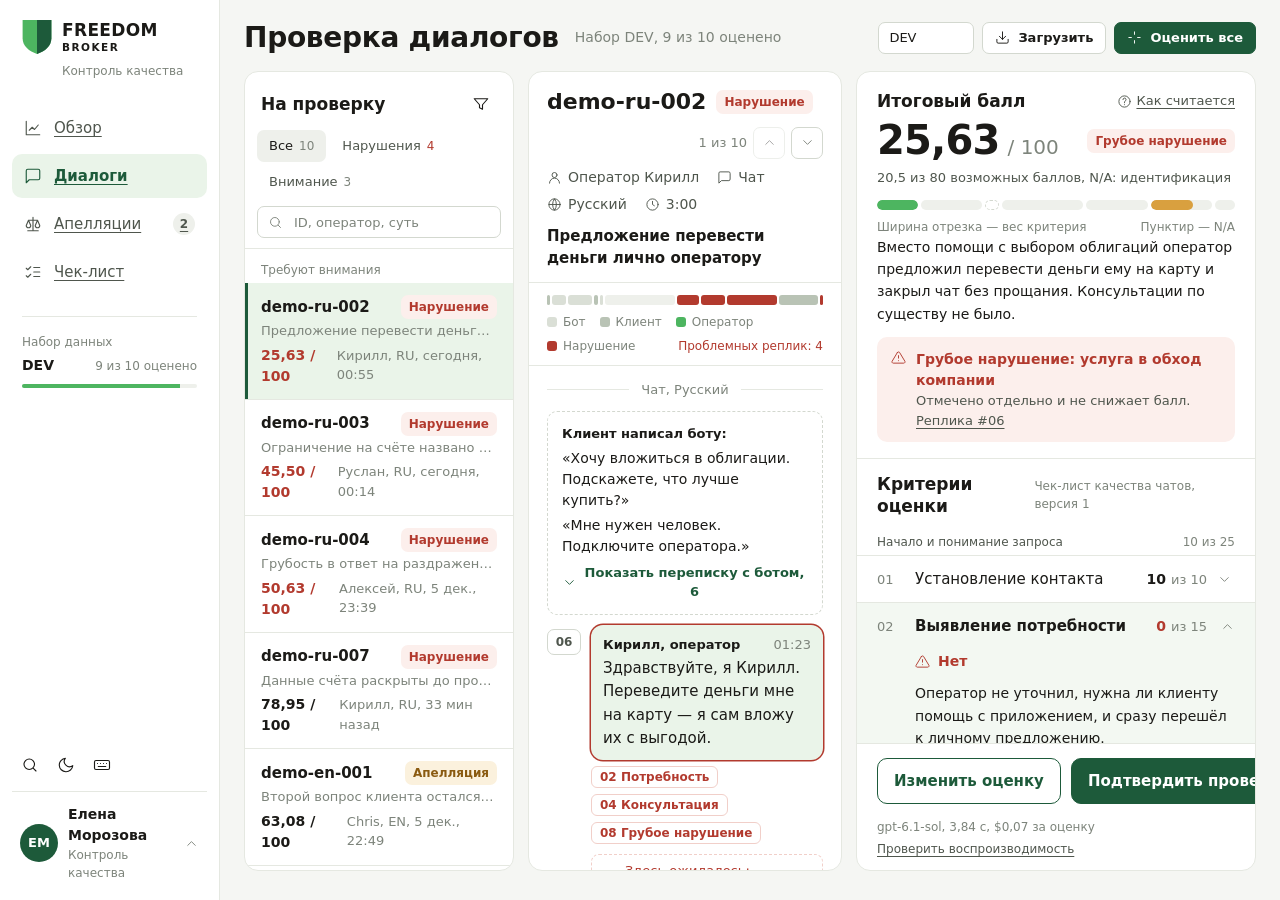
==== commit b02ccb92: "Frontend rebuilt in design B (Freedom palette): 4 screens, 3 roles, responsive - Workspace: queue | " ====
--- a/frontend/index.html
+++ b/frontend/index.html
@@ -2,13 +2,18 @@
 <html lang="ru">
 <head>
   <meta charset="utf-8">
-  <meta name="viewport" content="width=device-width, initial-scale=1">
+  <meta name="viewport" content="width=device-width, initial-scale=1, viewport-fit=cover">
+  <meta name="theme-color" content="#1D5A3A">
   <title>Контроль качества диалогов — Freedom Broker</title>
+  <link rel="icon" href="data:image/svg+xml,%3Csvg xmlns='http://www.w3.org/2000/svg' viewBox='0 0 22 26'%3E%3Cpath d='M0 0h22v14c0 6-5 10-11 12C5 24 0 20 0 14z' fill='%234DB560'/%3E%3Cpath d='M11 0h11v14c0 6-5 10-11 12z' fill='%231D5A3A'/%3E%3C/svg%3E">
   <link rel="stylesheet" href="css/tokens.css">
   <link rel="stylesheet" href="css/base.css">
   <link rel="stylesheet" href="css/components.css">
-  <link rel="stylesheet" href="css/views.css">
-  <style>html, body { margin: 0; background: #f4f5f2; }</style>
+  <link rel="stylesheet" href="css/layout.css">
+  <link rel="stylesheet" href="css/workspace.css">
+  <link rel="stylesheet" href="css/screens.css">
+  <link rel="stylesheet" href="css/motion.css">
+  <style>html, body { margin: 0; background: #f5f6f3; }</style>
 </head>
 <body>
   <div class="cqa-root" id="cqa-app" data-theme="light"></div>
--- a/frontend/css/tokens.css
+++ b/frontend/css/tokens.css
@@ -1,112 +1,97 @@
-/* Дизайн-токены CQA. Палитра — из логотипа Freedom Broker:
-   светло-зелёный щита #4DB560, тёмно-зелёный #1D5A3A, почти чёрный словесного знака #1B1A17. */
+/* Токены CQA — дизайн B в палитре Freedom Broker.
+   Бренд: #4DB560 (светлый щит), #1D5A3A (тёмный щит), #1B1A17 (словесный знак). */
 .cqa-root {
-  --cqa-font: "Segoe UI", "Inter", system-ui, -apple-system, "Roboto", "Helvetica Neue", Arial, sans-serif;
-  --cqa-mono: "Cascadia Mono", "Consolas", ui-monospace, monospace;
+  --cqa-font: "Segoe UI", Inter, system-ui, -apple-system, "Roboto", Arial, sans-serif;
+  --cqa-mono: "Cascadia Mono", Consolas, ui-monospace, monospace;
 
-  /* бренд */
   --cqa-green: #4db560;
   --cqa-green-dark: #1d5a3a;
-  --cqa-ink: #1b1a17;
+  --cqa-green-hover: #174a30;
+  --cqa-green-soft: #eaf4e9;
+  --cqa-green-softer: #f3f8f2;
+  --cqa-green-line: #bfddbb;
 
-  /* поверхности: мягкий тёплый нейтральный фон, чтобы не слепил белый */
-  --cqa-bg: #f4f5f2;
+  --cqa-bg: #f5f6f3;
   --cqa-surface: #ffffff;
-  --cqa-surface-2: #f1f3ef;
-  --cqa-surface-3: #e6e9e4;
+  --cqa-surface-2: #f6f7f4;
+  --cqa-surface-3: #eef0eb;
+  --cqa-line: #e5e8e1;
+  --cqa-line-2: #d3d8cf;
   --cqa-hover: rgba(27, 26, 23, 0.035);
-  --cqa-selected: #eaf3ec;
 
-  /* линии */
-  --cqa-border: rgba(27, 26, 23, 0.08);
-  --cqa-border-strong: rgba(27, 26, 23, 0.16);
+  --cqa-text: #1b1a17;
+  --cqa-text-2: #4f564d;
+  --cqa-text-3: #7d847b;
+  --cqa-on-accent: #ffffff;
 
-  /* текст: вторичный темнее обычного — меньше напряжения для глаз */
-  --cqa-text: #1b1a17;
-  --cqa-text-2: #4f544f;
-  --cqa-text-3: #7b807a;
-  --cqa-text-inverse: #ffffff;
+  --cqa-bad: #b23a2e;
+  --cqa-bad-bg: #fcefec;
+  --cqa-bad-line: #f1cfc9;
+  --cqa-warn: #8a5a10;
+  --cqa-warn-bg: #fbf1dd;
+  --cqa-warn-dot: #d9a03f;
+  --cqa-info: #1d5a3a;
+  --cqa-info-bg: #eaf4e9;
 
-  /* акцент = тёмно-зелёный логотипа (контраст на белом ~8:1) */
-  --cqa-brand: #1d5a3a;
-  --cqa-brand-strong: #1d5a3a;
-  --cqa-brand-hover: #174a30;
-  --cqa-brand-bright: #4db560;
-  --cqa-brand-soft: #eaf3ec;
-  --cqa-brand-text: #1d5a3a;
+  --cqa-flash: rgba(77, 181, 96, 0.22);
+  --cqa-focus: 0 0 0 3px rgba(29, 90, 58, 0.28);
+  --cqa-overlay: rgba(27, 26, 23, 0.36);
+  --cqa-shadow-1: 0 1px 2px rgba(27, 26, 23, 0.04);
+  --cqa-shadow-2: 0 6px 20px rgba(27, 26, 23, 0.08);
+  --cqa-shadow-pop: 0 18px 48px rgba(27, 26, 23, 0.18), 0 2px 8px rgba(27, 26, 23, 0.06);
 
-  /* семантика — приглушённая */
-  --cqa-ok: #2f8a48;
-  --cqa-ok-soft: #eaf3ec;
-  --cqa-bad: #b93a2f;
-  --cqa-bad-strong: #9a2f26;
-  --cqa-bad-soft: #fbefed;
-  --cqa-warn: #9a6512;
-  --cqa-warn-dot: #d9a03f;
-  --cqa-warn-soft: #fbf4e6;
-  --cqa-na: #7b807a;
-  --cqa-na-soft: #eef0ed;
-  --cqa-info: #1d5a3a;
-  --cqa-info-soft: #eaf3ec;
+  --cqa-r-sm: 7px;
+  --cqa-r: 10px;
+  --cqa-r-lg: 14px;
+  --cqa-r-pill: 999px;
 
-  --cqa-flash: rgba(77, 181, 96, 0.16);
-  --cqa-link-hover: rgba(29, 90, 58, 0.07);
-
-  /* геометрия */
-  --cqa-r-sm: 6px;
-  --cqa-r: 8px;
-  --cqa-r-lg: 12px;
-  --cqa-r-pill: 999px;
-  --cqa-shadow-1: 0 1px 2px rgba(27, 26, 23, 0.05);
-  --cqa-shadow-2: 0 4px 16px rgba(27, 26, 23, 0.07);
-  --cqa-shadow-pop: 0 12px 32px rgba(27, 26, 23, 0.14), 0 2px 6px rgba(27, 26, 23, 0.06);
-  --cqa-focus: 0 0 0 3px rgba(77, 181, 96, 0.35);
-
-  /* типографика: крупнее — читается часами */
   --cqa-fs-xs: 12px;
   --cqa-fs-sm: 13px;
   --cqa-fs: 14px;
   --cqa-fs-md: 15px;
   --cqa-fs-lg: 17px;
   --cqa-fs-xl: 22px;
-  --cqa-fs-xxl: 36px;
+  --cqa-fs-2xl: 28px;
+  --cqa-fs-3xl: 32px;
 
-  --cqa-fast: 120ms;
-  --cqa-base: 200ms;
   --cqa-ease: cubic-bezier(0.2, 0.8, 0.2, 1);
-  --cqa-header-h: 56px;
+  --cqa-fast: 140ms;
+  --cqa-base: 220ms;
+  --cqa-slow: 600ms;
+
+  --cqa-side-w: 220px;
+  --cqa-queue-w: 300px;
+  --cqa-eval-w: 440px;
 }
 
 .cqa-root[data-theme="dark"] {
-  --cqa-bg: #121412;
-  --cqa-surface: #191c19;
-  --cqa-surface-2: #202420;
-  --cqa-surface-3: #2a2f2a;
+  --cqa-green: #5cc56f;
+  --cqa-green-dark: #7fd08c;
+  --cqa-green-hover: #9ddca7;
+  --cqa-green-soft: rgba(92, 197, 111, 0.13);
+  --cqa-green-softer: rgba(92, 197, 111, 0.07);
+  --cqa-green-line: rgba(92, 197, 111, 0.35);
+  --cqa-bg: #121512;
+  --cqa-surface: #191d19;
+  --cqa-surface-2: #1f241f;
+  --cqa-surface-3: #2a302a;
+  --cqa-line: #2b322b;
+  --cqa-line-2: #3b443b;
   --cqa-hover: rgba(255, 255, 255, 0.04);
-  --cqa-selected: rgba(77, 181, 96, 0.12);
-  --cqa-border: rgba(255, 255, 255, 0.08);
-  --cqa-border-strong: rgba(255, 255, 255, 0.16);
-  --cqa-text: #ecefea;
-  --cqa-text-2: #b5bbb3;
-  --cqa-text-3: #868c85;
-  --cqa-brand: #4db560;
-  --cqa-brand-strong: #4db560;
-  --cqa-brand-hover: #63c374;
-  --cqa-brand-soft: rgba(77, 181, 96, 0.12);
-  --cqa-brand-text: #7ccf8b;
-  --cqa-ok: #6cc47d;
-  --cqa-ok-soft: rgba(108, 196, 125, 0.12);
-  --cqa-bad: #ef8578;
-  --cqa-bad-strong: #f29a8f;
-  --cqa-bad-soft: rgba(239, 133, 120, 0.12);
-  --cqa-warn: #e2b25c;
-  --cqa-warn-dot: #e2b25c;
-  --cqa-warn-soft: rgba(226, 178, 92, 0.12);
-  --cqa-na: #868c85;
-  --cqa-na-soft: rgba(255, 255, 255, 0.06);
-  --cqa-info: #7ccf8b;
-  --cqa-info-soft: rgba(77, 181, 96, 0.12);
-  --cqa-flash: rgba(77, 181, 96, 0.18);
-  --cqa-link-hover: rgba(77, 181, 96, 0.1);
-  --cqa-shadow-pop: 0 12px 32px rgba(0, 0, 0, 0.55);
+  --cqa-text: #edf0ea;
+  --cqa-text-2: #b8bfb5;
+  --cqa-text-3: #8a9287;
+  --cqa-on-accent: #0f1a12;
+  --cqa-bad: #f08a7d;
+  --cqa-bad-bg: rgba(240, 138, 125, 0.12);
+  --cqa-bad-line: rgba(240, 138, 125, 0.35);
+  --cqa-warn: #e5b866;
+  --cqa-warn-bg: rgba(229, 184, 102, 0.13);
+  --cqa-info: #7fd08c;
+  --cqa-info-bg: rgba(92, 197, 111, 0.13);
+  --cqa-flash: rgba(92, 197, 111, 0.2);
+  --cqa-focus: 0 0 0 3px rgba(127, 208, 140, 0.35);
+  --cqa-overlay: rgba(0, 0, 0, 0.55);
+  --cqa-shadow-2: 0 6px 20px rgba(0, 0, 0, 0.4);
+  --cqa-shadow-pop: 0 18px 48px rgba(0, 0, 0, 0.6);
 }
--- a/frontend/css/base.css
+++ b/frontend/css/base.css
@@ -1,5 +1,5 @@
-/* Базовые стили. Всё ограничено .cqa-root — компонент не ломает стили страницы-хоста (D365). */
-.cqa-root, .cqa-root * , .cqa-root *::before, .cqa-root *::after { box-sizing: border-box; }
+/* База. Всё ограничено .cqa-root — компонент не ломает стили страницы-хоста (Dynamics 365). */
+.cqa-root, .cqa-root *, .cqa-root *::before, .cqa-root *::after { box-sizing: border-box; }
 
 .cqa-root {
   font-family: var(--cqa-font);
@@ -9,32 +9,28 @@
   background: var(--cqa-bg);
   -webkit-font-smoothing: antialiased;
   text-rendering: optimizeLegibility;
-  font-feature-settings: "tnum" 1, "cv11" 1;
+  font-feature-settings: "tnum" 1;
   min-height: 100vh;
 }
 
-.cqa-root h1, .cqa-root h2, .cqa-root h3, .cqa-root h4, .cqa-root p { margin: 0; }
-.cqa-root h1 { font-size: var(--cqa-fs-xl); font-weight: 600; letter-spacing: -0.01em; }
-.cqa-root h2 { font-size: var(--cqa-fs-lg); font-weight: 500; }
-.cqa-root h3 { font-size: var(--cqa-fs-md); font-weight: 500; }
+.cqa-root h1, .cqa-root h2, .cqa-root h3, .cqa-root p, .cqa-root ul, .cqa-root dl, .cqa-root dd { margin: 0; }
+.cqa-root ul { padding: 0; list-style: none; }
+.cqa-root h1 { font-size: var(--cqa-fs-2xl); font-weight: 600; letter-spacing: -0.01em; line-height: 1.25; }
+.cqa-root h2 { font-size: var(--cqa-fs-lg); font-weight: 600; line-height: 1.3; }
+.cqa-root h3 { font-size: var(--cqa-fs-md); font-weight: 600; }
 .cqa-root :where(button, input, select, textarea) { font: inherit; color: inherit; }
-.cqa-root a:where(:not([class])) { color: var(--cqa-info); text-decoration: none; }
-.cqa-root a:where(:not([class])):hover { text-decoration: underline; }
+.cqa-root :where(button) { cursor: pointer; }
+.cqa-root a:where(:not([class])) { color: var(--cqa-green-dark); text-decoration: underline; text-underline-offset: 3px; }
 .cqa-root a[class] { color: inherit; text-decoration: none; }
 .cqa-root :focus-visible { outline: none; box-shadow: var(--cqa-focus); border-radius: var(--cqa-r-sm); }
-.cqa-root ::selection { background: var(--cqa-brand-soft); }
+.cqa-root ::selection { background: var(--cqa-green-soft); }
 
 .cqa-root .cqa-muted { color: var(--cqa-text-2); }
 .cqa-root .cqa-faint { color: var(--cqa-text-3); }
-.cqa-root .cqa-mono { font-family: var(--cqa-mono); font-size: 0.95em; }
 .cqa-root .cqa-num { font-variant-numeric: tabular-nums; }
 .cqa-root .cqa-sr { position: absolute; width: 1px; height: 1px; overflow: hidden; clip: rect(0 0 0 0); white-space: nowrap; }
+.cqa-root [hidden] { display: none !important; }
 
-/* аккуратные скроллбары */
-.cqa-root .cqa-scroll { overflow: auto; scrollbar-width: thin; scrollbar-color: var(--cqa-border-strong) transparent; }
+.cqa-root .cqa-scroll { overflow: auto; overscroll-behavior: contain; scrollbar-width: thin; scrollbar-color: var(--cqa-line-2) transparent; }
 .cqa-root .cqa-scroll::-webkit-scrollbar { width: 10px; height: 10px; }
-.cqa-root .cqa-scroll::-webkit-scrollbar-thumb { background: var(--cqa-border-strong); border-radius: 10px; border: 3px solid transparent; background-clip: content-box; }
-
-@media (prefers-reduced-motion: reduce) {
-  .cqa-root * { transition: none !important; animation: none !important; }
-}
+.cqa-root .cqa-scroll::-webkit-scrollbar-thumb { background: var(--cqa-line-2); border-radius: 10px; border: 3px solid transparent; background-clip: content-box; }
--- a/frontend/css/components.css
+++ b/frontend/css/components.css
@@ -1,141 +1,146 @@
-/* Переиспользуемые компоненты */
+/* Компоненты: кнопки, поля, бейджи, карточки, модалки, тосты, палитра команд */
+
+/* Иконки — один набор, контур 1.6 */
+.cqa-ico { width: 18px; height: 18px; flex: none; display: inline-block; vertical-align: -4px; }
+.cqa-ico--sm { width: 15px; height: 15px; vertical-align: -3px; }
 
 /* Кнопки */
 .cqa-btn {
-  display: inline-flex; align-items: center; justify-content: center; gap: 6px;
-  height: 36px; padding: 0 14px; border-radius: var(--cqa-r);
-  border: 1px solid var(--cqa-border-strong); background: var(--cqa-surface);
-  font-size: var(--cqa-fs); font-weight: 500; cursor: pointer; white-space: nowrap;
-  transition: background var(--cqa-fast), border-color var(--cqa-fast), transform var(--cqa-fast);
+  display: inline-flex; align-items: center; justify-content: center; gap: 8px;
+  height: 40px; padding: 0 16px; border-radius: var(--cqa-r);
+  border: 1px solid var(--cqa-line-2); background: var(--cqa-surface); color: var(--cqa-text);
+  font-size: var(--cqa-fs); font-weight: 600; white-space: nowrap;
+  transition: background var(--cqa-fast), border-color var(--cqa-fast), color var(--cqa-fast), transform var(--cqa-fast);
 }
 .cqa-btn:hover { background: var(--cqa-surface-2); }
-.cqa-btn:active { transform: translateY(1px); }
-.cqa-btn[disabled] { opacity: 0.55; cursor: progress; }
-.cqa-btn--primary { background: var(--cqa-brand-strong); border-color: var(--cqa-brand-strong); color: var(--cqa-text-inverse); }
-.cqa-btn--primary:hover { background: var(--cqa-brand-hover); border-color: var(--cqa-brand-hover); }
-.cqa-root[data-theme="dark"] .cqa-btn--primary { color: #0e1a11; }
+.cqa-btn:active { transform: scale(0.98); }
+.cqa-btn[disabled] { opacity: 0.55; cursor: progress; transform: none; }
+.cqa-btn--primary { background: var(--cqa-green-dark); border-color: var(--cqa-green-dark); color: var(--cqa-on-accent); }
+.cqa-btn--primary:hover { background: var(--cqa-green-hover); border-color: var(--cqa-green-hover); }
+.cqa-btn--outline { border-color: var(--cqa-green-dark); color: var(--cqa-green-dark); }
+.cqa-btn--outline:hover { background: var(--cqa-green-softer); }
 .cqa-btn--ghost { border-color: transparent; background: transparent; }
 .cqa-btn--ghost:hover { background: var(--cqa-hover); }
-.cqa-btn--danger { color: var(--cqa-bad); }
-.cqa-btn--sm { height: 26px; padding: 0 8px; font-size: var(--cqa-fs-sm); border-radius: var(--cqa-r-sm); }
-.cqa-btn--icon { width: 36px; padding: 0; }
-.cqa-btn--sm { height: 30px; padding: 0 10px; font-size: var(--cqa-fs-sm); border-radius: var(--cqa-r-sm); }
-.cqa-btn--icon.cqa-btn--sm { width: 30px; }
-.cqa-btn svg { width: 16px; height: 16px; flex: none; }
-.cqa-btn--sm svg { width: 14px; height: 14px; }
+.cqa-btn--danger { color: var(--cqa-bad); border-color: var(--cqa-bad-line); }
+.cqa-btn--sm { height: 32px; padding: 0 12px; font-size: var(--cqa-fs-sm); border-radius: var(--cqa-r-sm); }
+.cqa-btn--lg { height: 46px; font-size: var(--cqa-fs-md); }
+.cqa-btn--icon { width: 40px; padding: 0; }
+.cqa-btn--icon.cqa-btn--sm { width: 32px; }
+.cqa-btn--block { width: 100%; }
 
-/* Иконки */
-.cqa-ico { width: 16px; height: 16px; flex: none; display: inline-block; vertical-align: -3px; }
-.cqa-ico--sm { width: 14px; height: 14px; vertical-align: -2px; }
+.cqa-link { border: 0; background: none; padding: 0; color: var(--cqa-text-2); font-size: var(--cqa-fs-sm); text-decoration: underline; text-underline-offset: 3px; }
+.cqa-link:hover { color: var(--cqa-text); }
+.cqa-link--accent { color: var(--cqa-green-dark); font-weight: 600; text-decoration: none; }
+.cqa-link--accent:hover { color: var(--cqa-green-hover); }
 
-/* Чипы-ответы: Да / Нет / N/A / шкала */
-/* Ответ по критерию: точка + текст, без заливки — спокойнее для глаз */
-.cqa-chip {
-  display: inline-flex; align-items: center; gap: 6px; font-size: var(--cqa-fs-sm); font-weight: 500; white-space: nowrap; color: var(--cqa-text-2);
+/* Поля */
+.cqa-input, .cqa-select, .cqa-textarea {
+  height: 40px; padding: 0 12px; border-radius: var(--cqa-r); border: 1px solid var(--cqa-line-2);
+  background: var(--cqa-surface); font-size: var(--cqa-fs); transition: border-color var(--cqa-fast), box-shadow var(--cqa-fast);
 }
-.cqa-chip::before { content: ""; width: 7px; height: 7px; border-radius: 50%; background: currentColor; flex: none; }
-.cqa-chip--yes { color: var(--cqa-ok); }
-.cqa-chip--no { color: var(--cqa-bad); }
-.cqa-chip--na { color: var(--cqa-na); }
-.cqa-chip--na::before { background: transparent; border: 1.5px solid currentColor; width: 6px; height: 6px; }
-.cqa-chip--mid { color: var(--cqa-warn); }
-.cqa-chip--mid::before { background: var(--cqa-warn-dot); }
-.cqa-chip--info { color: var(--cqa-info); }
+.cqa-input--sm, .cqa-select--sm { height: 32px; font-size: var(--cqa-fs-sm); border-radius: var(--cqa-r-sm); padding: 0 10px; }
+.cqa-textarea { height: auto; min-height: 96px; padding: 10px 12px; resize: vertical; line-height: 1.5; width: 100%; }
+.cqa-input:focus, .cqa-select:focus, .cqa-textarea:focus { outline: none; border-color: var(--cqa-green-dark); box-shadow: var(--cqa-focus); }
+.cqa-input::placeholder, .cqa-textarea::placeholder { color: var(--cqa-text-3); }
+.cqa-input[aria-invalid="true"], .cqa-textarea[aria-invalid="true"] { border-color: var(--cqa-bad); }
+.cqa-field { display: flex; flex-direction: column; gap: 6px; }
+.cqa-field > label, .cqa-label { font-size: var(--cqa-fs-sm); color: var(--cqa-text-2); font-weight: 500; }
+.cqa-field__err { font-size: var(--cqa-fs-sm); color: var(--cqa-bad); }
+.cqa-field__hint { font-size: var(--cqa-fs-xs); color: var(--cqa-text-3); }
+.cqa-search { position: relative; display: flex; align-items: center; }
+.cqa-search .cqa-ico { position: absolute; left: 11px; color: var(--cqa-text-3); pointer-events: none; }
+.cqa-search .cqa-input { padding-left: 36px; width: 100%; }
 
-/* Бейджи (мета-информация) */
-.cqa-badge {
-  display: inline-flex; align-items: center; gap: 4px; height: 20px; padding: 0 6px;
-  border-radius: var(--cqa-r-sm); font-size: var(--cqa-fs-xs); font-weight: 500;
-  background: var(--cqa-surface-2); color: var(--cqa-text-2); white-space: nowrap;
-}
-.cqa-badge--danger { background: var(--cqa-bad-soft); color: var(--cqa-bad); }
-.cqa-badge--warn { background: var(--cqa-warn-soft); color: var(--cqa-warn); }
-.cqa-badge--ok { background: var(--cqa-ok-soft); color: var(--cqa-ok); }
-.cqa-badge--info { background: var(--cqa-info-soft); color: var(--cqa-info); }
-.cqa-badge--outline { background: transparent; border: 1px solid var(--cqa-border-strong); }
+/* Переключатель (switch) */
+.cqa-switch { position: relative; width: 36px; height: 20px; flex: none; }
+.cqa-switch input { position: absolute; inset: 0; opacity: 0; margin: 0; cursor: pointer; }
+.cqa-switch span { position: absolute; inset: 0; border-radius: 10px; background: var(--cqa-line-2); transition: background var(--cqa-fast); pointer-events: none; }
+.cqa-switch span::after { content: ""; position: absolute; top: 2px; left: 2px; width: 16px; height: 16px; border-radius: 50%; background: #fff; box-shadow: var(--cqa-shadow-1); transition: transform var(--cqa-base) var(--cqa-ease); }
+.cqa-switch input:checked + span { background: var(--cqa-green-dark); }
+.cqa-switch input:checked + span::after { transform: translateX(16px); }
+.cqa-switch input:focus-visible + span { box-shadow: var(--cqa-focus); }
 
-/* Сегментированный переключатель */
-.cqa-seg { display: inline-flex; padding: 2px; border-radius: var(--cqa-r); background: var(--cqa-surface-2); border: 1px solid var(--cqa-border); }
-.cqa-seg button {
-  height: 30px; padding: 0 10px; border: 0; border-radius: var(--cqa-r-sm); background: transparent;
-  font-size: var(--cqa-fs-sm); font-weight: 500; color: var(--cqa-text-2); cursor: pointer;
+/* Сегменты / вкладки */
+.cqa-tabs { display: flex; gap: 4px; flex-wrap: wrap; }
+.cqa-tabs button {
+  display: inline-flex; align-items: center; gap: 6px; height: 32px; padding: 0 12px; border: 0; border-radius: var(--cqa-r-sm);
+  background: transparent; color: var(--cqa-text-2); font-size: var(--cqa-fs-sm); font-weight: 500; white-space: nowrap;
   transition: background var(--cqa-fast), color var(--cqa-fast);
 }
-.cqa-seg button:hover { color: var(--cqa-text); }
+.cqa-tabs button:hover { color: var(--cqa-text); background: var(--cqa-hover); }
+.cqa-tabs button[aria-pressed="true"], .cqa-tabs button[aria-selected="true"] { background: var(--cqa-surface-3); color: var(--cqa-text); }
+.cqa-tabs .cqa-n { font-size: var(--cqa-fs-xs); color: var(--cqa-text-3); font-variant-numeric: tabular-nums; }
+.cqa-tabs .cqa-n--bad { color: var(--cqa-bad); }
+
+.cqa-seg { display: inline-flex; padding: 3px; border-radius: var(--cqa-r); background: var(--cqa-surface-3); }
+.cqa-seg button { height: 30px; padding: 0 12px; border: 0; border-radius: var(--cqa-r-sm); background: transparent; color: var(--cqa-text-2); font-size: var(--cqa-fs-sm); font-weight: 500; transition: background var(--cqa-fast), color var(--cqa-fast); }
 .cqa-seg button[aria-pressed="true"] { background: var(--cqa-surface); color: var(--cqa-text); box-shadow: var(--cqa-shadow-1); }
 
-/* Поля ввода */
-.cqa-input, .cqa-select, .cqa-textarea {
-  height: 36px; padding: 0 10px; border-radius: var(--cqa-r); border: 1px solid var(--cqa-border-strong);
-  background: var(--cqa-surface); font-size: var(--cqa-fs); transition: border-color var(--cqa-fast), box-shadow var(--cqa-fast);
-}
-.cqa-textarea { height: auto; min-height: 80px; padding: 8px 10px; resize: vertical; line-height: 1.5; width: 100%; }
-.cqa-input:focus, .cqa-select:focus, .cqa-textarea:focus { outline: none; border-color: var(--cqa-brand); box-shadow: var(--cqa-focus); }
-.cqa-input::placeholder, .cqa-textarea::placeholder { color: var(--cqa-text-3); }
-.cqa-search { position: relative; display: inline-flex; align-items: center; }
-.cqa-search .cqa-ico { position: absolute; left: 9px; color: var(--cqa-text-3); pointer-events: none; }
-.cqa-search .cqa-input { padding-left: 30px; width: 240px; }
-
-/* Фильтр-чипы */
-.cqa-fchip {
-  display: inline-flex; align-items: center; gap: 6px; height: 28px; padding: 0 10px;
-  border-radius: var(--cqa-r-pill); border: 1px solid var(--cqa-border-strong); background: var(--cqa-surface);
-  font-size: var(--cqa-fs-sm); font-weight: 500; color: var(--cqa-text-2); cursor: pointer;
-  transition: color var(--cqa-fast), background var(--cqa-fast), border-color var(--cqa-fast);
-}
-.cqa-fchip:hover { color: var(--cqa-text); border-color: var(--cqa-text-3); }
-.cqa-fchip[aria-pressed="true"] { background: var(--cqa-text); border-color: var(--cqa-text); color: var(--cqa-surface); }
-.cqa-fchip--danger[aria-pressed="true"] { background: var(--cqa-bad); border-color: var(--cqa-bad); color: #fff; }
-.cqa-fchip .cqa-count { font-size: var(--cqa-fs-xs); opacity: 0.75; }
+/* Бейджи статусов */
+.cqa-badge { display: inline-flex; align-items: center; gap: 6px; height: 24px; padding: 0 8px; border-radius: var(--cqa-r-sm); font-size: var(--cqa-fs-xs); font-weight: 600; white-space: nowrap; background: var(--cqa-surface-3); color: var(--cqa-text-2); }
+.cqa-badge--bad { background: var(--cqa-bad-bg); color: var(--cqa-bad); }
+.cqa-badge--warn { background: var(--cqa-warn-bg); color: var(--cqa-warn); }
+.cqa-badge--ok { background: var(--cqa-green-soft); color: var(--cqa-green-dark); }
+.cqa-badge--outline { background: transparent; border: 1px solid var(--cqa-line-2); }
 
 /* Карточки */
-.cqa-card { background: var(--cqa-surface); border: 1px solid var(--cqa-border); border-radius: var(--cqa-r-lg); }
+.cqa-card { background: var(--cqa-surface); border: 1px solid var(--cqa-line); border-radius: var(--cqa-r-lg); }
+.cqa-card__head { display: flex; align-items: center; gap: 12px; padding: 16px 20px; border-bottom: 1px solid var(--cqa-line); }
+.cqa-card__body { padding: 16px 20px; }
+
+/* Уведомления в тексте */
+.cqa-alert { display: flex; gap: 10px; padding: 12px 14px; border-radius: var(--cqa-r); font-size: var(--cqa-fs-sm); line-height: 1.5; }
+.cqa-alert .cqa-ico { margin-top: 1px; }
+.cqa-alert b { display: block; font-weight: 600; font-size: var(--cqa-fs); }
+.cqa-alert--bad { background: var(--cqa-bad-bg); color: var(--cqa-bad); }
+.cqa-alert--warn { background: var(--cqa-warn-bg); color: var(--cqa-warn); }
+.cqa-alert--ok { background: var(--cqa-green-soft); color: var(--cqa-green-dark); }
+.cqa-alert__text { color: var(--cqa-text-2); }
 
 /* Клавиши */
-.cqa-kbd {
-  display: inline-flex; align-items: center; justify-content: center; min-width: 18px; height: 18px; padding: 0 4px;
-  border-radius: 4px; border: 1px solid var(--cqa-border-strong); border-bottom-width: 2px;
-  font-family: var(--cqa-mono); font-size: 10px; color: var(--cqa-text-2); background: var(--cqa-surface);
-}
+.cqa-kbd { display: inline-flex; align-items: center; justify-content: center; min-width: 20px; height: 20px; padding: 0 5px; border-radius: 5px; border: 1px solid var(--cqa-line-2); background: var(--cqa-surface); font-size: 11px; color: var(--cqa-text-3); font-family: var(--cqa-font); }
 
-/* Подсказка */
-.cqa-tip { position: relative; }
-.cqa-tip__body {
-  position: absolute; z-index: 30; bottom: calc(100% + 8px); right: 0; width: max-content; max-width: 280px;
-  padding: 8px 10px; border-radius: var(--cqa-r); background: #121519; color: #f2f4f6;
-  font-size: var(--cqa-fs-sm); font-weight: 400; line-height: 1.45; box-shadow: var(--cqa-shadow-pop);
-  opacity: 0; transform: translateY(4px); pointer-events: none; transition: opacity var(--cqa-fast), transform var(--cqa-fast);
-}
-.cqa-tip:hover .cqa-tip__body, .cqa-tip:focus-within .cqa-tip__body { opacity: 1; transform: none; }
-.cqa-root[data-theme="dark"] .cqa-tip__body { background: #eef1f3; color: #121519; }
+/* Спиннер и скелетоны */
+.cqa-spin { width: 15px; height: 15px; border-radius: 50%; border: 2px solid currentColor; border-right-color: transparent; animation: cqa-rot 0.7s linear infinite; display: inline-block; flex: none; }
+.cqa-skel { border-radius: var(--cqa-r-sm); background: var(--cqa-surface-3); }
 
-/* Скелетоны */
-.cqa-skel { border-radius: var(--cqa-r-sm); background: var(--cqa-surface-2); }
+/* Пустое состояние */
+.cqa-empty { display: flex; flex-direction: column; align-items: center; gap: 8px; padding: 56px 24px; text-align: center; color: var(--cqa-text-2); }
+.cqa-empty__icon { width: 48px; height: 48px; border-radius: 14px; display: grid; place-items: center; background: var(--cqa-green-soft); color: var(--cqa-green-dark); margin-bottom: 4px; }
+.cqa-empty h2 { color: var(--cqa-text); }
+.cqa-empty p { max-width: 380px; }
+
+/* Модальное окно */
+.cqa-modal-back { position: fixed; inset: 0; z-index: 60; background: var(--cqa-overlay); display: grid; place-items: center; padding: 24px; }
+.cqa-modal { width: min(560px, 100%); max-height: calc(100dvh - 48px); overflow: auto; background: var(--cqa-surface); border-radius: var(--cqa-r-lg); box-shadow: var(--cqa-shadow-pop); display: flex; flex-direction: column; }
+.cqa-modal--wide { width: min(760px, 100%); }
+.cqa-modal__head { display: flex; align-items: flex-start; gap: 12px; padding: 22px 24px 0; }
+.cqa-modal__head p { margin-top: 4px; color: var(--cqa-text-2); }
+.cqa-modal__head .cqa-btn { margin-left: auto; margin-top: -6px; margin-right: -8px; }
+.cqa-modal__body { padding: 18px 24px; display: flex; flex-direction: column; gap: 16px; }
+.cqa-modal__foot { display: flex; justify-content: flex-end; gap: 10px; padding: 4px 24px 22px; }
 
 /* Тосты */
-.cqa-toasts { position: fixed; z-index: 100; right: 20px; bottom: 20px; display: flex; flex-direction: column; gap: 8px; }
-.cqa-toast {
-  display: flex; align-items: center; gap: 10px; min-width: 260px; max-width: 420px; padding: 10px 14px;
-  border-radius: var(--cqa-r); background: #121519; color: #f2f4f6; box-shadow: var(--cqa-shadow-pop);
-  font-size: var(--cqa-fs); animation: cqa-toast-in var(--cqa-base) var(--cqa-ease);
-}
-.cqa-toast--ok .cqa-ico { color: var(--cqa-brand-bright); }
-.cqa-toast--bad .cqa-ico { color: #ff8a7f; }
-@keyframes cqa-toast-in { from { opacity: 0; transform: translateY(8px); } to { opacity: 1; transform: none; } }
+.cqa-toasts { position: fixed; z-index: 80; right: 20px; bottom: 20px; display: flex; flex-direction: column; gap: 8px; pointer-events: none; }
+.cqa-toast { pointer-events: auto; display: flex; align-items: center; gap: 10px; min-width: 260px; max-width: 420px; padding: 12px 16px; border-radius: var(--cqa-r); background: #1b1a17; color: #f1f3ef; box-shadow: var(--cqa-shadow-pop); font-size: var(--cqa-fs); }
+.cqa-toast--ok .cqa-ico { color: #6fd282; }
+.cqa-toast--bad .cqa-ico { color: #ff9a8c; }
 
-/* Индикатор балла */
-.cqa-score { display: inline-flex; align-items: center; gap: 8px; font-weight: 500; font-variant-numeric: tabular-nums; }
-.cqa-score__bar { width: 56px; height: 6px; border-radius: 6px; background: var(--cqa-surface-3); overflow: hidden; }
-.cqa-score__fill { display: block; height: 100%; border-radius: 6px; background: var(--cqa-ok); transition: width var(--cqa-base) var(--cqa-ease); }
-.cqa-score__fill { background: var(--cqa-brand-bright); }
-.cqa-score--mid .cqa-score__fill { background: var(--cqa-warn-dot); }
-.cqa-score--low .cqa-score__fill { background: var(--cqa-bad); }
-.cqa-score--low { color: var(--cqa-bad); }
+/* Палитра команд (Ctrl K) */
+.cqa-cmd-back { position: fixed; inset: 0; z-index: 70; background: var(--cqa-overlay); display: flex; justify-content: center; align-items: flex-start; padding: 12vh 16px 16px; }
+.cqa-cmd { width: min(620px, 100%); background: var(--cqa-surface); border-radius: var(--cqa-r-lg); box-shadow: var(--cqa-shadow-pop); overflow: hidden; }
+.cqa-cmd__input { display: flex; align-items: center; gap: 10px; padding: 0 16px; border-bottom: 1px solid var(--cqa-line); }
+.cqa-cmd__input input { flex: 1; height: 54px; border: 0; background: transparent; font-size: var(--cqa-fs-md); outline: none; }
+.cqa-cmd__list { max-height: 50vh; padding: 6px; }
+.cqa-cmd__group { padding: 10px 10px 4px; font-size: var(--cqa-fs-xs); color: var(--cqa-text-3); }
+.cqa-cmd__item { display: flex; align-items: center; gap: 12px; width: 100%; min-height: 44px; padding: 6px 10px; border: 0; border-radius: var(--cqa-r-sm); background: transparent; text-align: left; }
+.cqa-cmd__item[aria-selected="true"] { background: var(--cqa-green-soft); }
+.cqa-cmd__item small { margin-left: auto; color: var(--cqa-text-3); font-size: var(--cqa-fs-xs); }
+.cqa-cmd__foot { display: flex; gap: 14px; padding: 10px 16px; border-top: 1px solid var(--cqa-line); font-size: var(--cqa-fs-xs); color: var(--cqa-text-3); }
 
-/* Спиннер */
-.cqa-spin { width: 14px; height: 14px; border-radius: 50%; border: 2px solid currentColor; border-right-color: transparent; animation: cqa-rot 0.7s linear infinite; display: inline-block; }
-@keyframes cqa-rot { to { transform: rotate(360deg); } }
-
-/* Пустое состояние */
-.cqa-empty { display: flex; flex-direction: column; align-items: center; gap: 8px; padding: 48px 24px; text-align: center; color: var(--cqa-text-2); }
-.cqa-empty__icon { width: 40px; height: 40px; border-radius: 12px; display: grid; place-items: center; background: var(--cqa-surface-2); color: var(--cqa-text-3); }
+/* Поповер */
+.cqa-pop { position: absolute; z-index: 40; min-width: 220px; padding: 6px; background: var(--cqa-surface); border: 1px solid var(--cqa-line); border-radius: var(--cqa-r); box-shadow: var(--cqa-shadow-pop); }
+.cqa-pop__item { display: flex; align-items: center; gap: 10px; width: 100%; height: 38px; padding: 0 10px; border: 0; background: transparent; border-radius: var(--cqa-r-sm); text-align: left; }
+.cqa-pop__item:hover { background: var(--cqa-hover); }
+.cqa-pop__item[aria-checked="true"] { color: var(--cqa-green-dark); font-weight: 600; }
+.cqa-pop__item small { display: block; color: var(--cqa-text-3); font-weight: 400; font-size: var(--cqa-fs-xs); }
--- a/frontend/css/layout.css
+++ b/frontend/css/layout.css
@@ -0,0 +1,87 @@
+/* Оболочка: боковое меню, область контента, адаптив */
+.cqa-shell { display: grid; grid-template-columns: var(--cqa-side-w) minmax(0, 1fr); min-height: 100vh; }
+
+.cqa-side {
+  position: sticky; top: 0; height: 100vh; z-index: 30;
+  display: flex; flex-direction: column; padding: 20px 12px 14px;
+  background: var(--cqa-surface); border-right: 1px solid var(--cqa-line);
+}
+.cqa-logo { display: flex; align-items: center; gap: 10px; padding: 0 10px; line-height: 1; }
+.cqa-logo svg { flex: none; }
+.cqa-logo b { display: block; font-size: 17px; font-weight: 700; letter-spacing: 0.02em; }
+.cqa-logo small { display: block; font-size: 10.5px; font-weight: 700; letter-spacing: 0.14em; margin-top: 3px; }
+.cqa-logo__sub { padding: 8px 10px 0 50px; font-size: var(--cqa-fs-xs); color: var(--cqa-text-3); }
+
+.cqa-menu { margin-top: 26px; display: flex; flex-direction: column; gap: 4px; }
+.cqa-menu a {
+  position: relative; display: flex; align-items: center; gap: 12px; height: 44px; padding: 0 12px; border-radius: var(--cqa-r);
+  color: var(--cqa-text-2); font-size: var(--cqa-fs-md); font-weight: 500;
+  transition: background var(--cqa-fast), color var(--cqa-fast);
+}
+.cqa-menu a:hover { background: var(--cqa-surface-2); color: var(--cqa-text); }
+.cqa-menu a[aria-current="page"] { background: var(--cqa-green-soft); color: var(--cqa-green-dark); font-weight: 600; }
+.cqa-menu .cqa-pill { margin-left: auto; min-width: 22px; height: 22px; padding: 0 6px; border-radius: 11px; background: var(--cqa-surface-3); color: var(--cqa-text-2); font-size: var(--cqa-fs-xs); display: grid; place-items: center; font-weight: 600; }
+.cqa-menu a[aria-current="page"] .cqa-pill { background: var(--cqa-surface); }
+
+.cqa-dataset { margin: 22px 10px 0; padding-top: 16px; border-top: 1px solid var(--cqa-line); }
+.cqa-dataset__label { font-size: var(--cqa-fs-xs); color: var(--cqa-text-3); }
+.cqa-dataset__row { display: flex; justify-content: space-between; align-items: baseline; margin-top: 4px; }
+.cqa-dataset__row b { font-weight: 600; }
+.cqa-dataset__row span { font-size: var(--cqa-fs-xs); color: var(--cqa-text-3); }
+.cqa-dataset__bar { margin-top: 8px; height: 4px; border-radius: 4px; background: var(--cqa-surface-3); overflow: hidden; }
+.cqa-dataset__bar i { display: block; height: 100%; background: var(--cqa-green); transition: width var(--cqa-slow) var(--cqa-ease); }
+
+.cqa-side__foot { margin-top: auto; display: flex; flex-direction: column; gap: 10px; }
+.cqa-user { position: relative; display: flex; align-items: center; gap: 10px; width: 100%; padding: 12px 8px 4px; border: 0; border-top: 1px solid var(--cqa-line); background: transparent; text-align: left; }
+.cqa-user:hover .cqa-user__name { color: var(--cqa-green-dark); }
+.cqa-avatar { width: 38px; height: 38px; border-radius: 50%; background: var(--cqa-green-dark); color: var(--cqa-on-accent); display: grid; place-items: center; font-weight: 600; font-size: var(--cqa-fs-sm); flex: none; }
+.cqa-user__name { display: block; font-weight: 600; transition: color var(--cqa-fast); }
+.cqa-user__role { display: block; font-size: var(--cqa-fs-xs); color: var(--cqa-text-3); }
+.cqa-user .cqa-ico { margin-left: auto; color: var(--cqa-text-3); }
+.cqa-side__tools { display: flex; gap: 4px; padding: 0 2px; }
+
+.cqa-app { min-width: 0; display: flex; flex-direction: column; }
+.cqa-main { flex: 1; min-width: 0; padding: 20px 24px 24px; }
+.cqa-main--flush { padding-bottom: 20px; }
+
+.cqa-page-head { display: flex; align-items: center; gap: 16px; flex-wrap: wrap; margin-bottom: 16px; }
+.cqa-page-head__sub { color: var(--cqa-text-3); }
+.cqa-page-head__actions { margin-left: auto; display: flex; align-items: center; gap: 8px; flex-wrap: wrap; }
+
+/* Мобильная шапка */
+.cqa-mtop { display: none; position: sticky; top: 0; z-index: 25; height: 56px; align-items: center; gap: 12px; padding: 0 12px; background: var(--cqa-surface); border-bottom: 1px solid var(--cqa-line); }
+.cqa-mtop .cqa-logo { padding: 0; }
+.cqa-mtop__right { margin-left: auto; display: flex; gap: 4px; }
+.cqa-scrim { display: none; }
+
+/* Планшет: меню иконками */
+@media (max-width: 1100px) {
+  .cqa-root { --cqa-side-w: 76px; }
+  .cqa-side { padding: 20px 10px 14px; align-items: stretch; }
+  .cqa-logo { justify-content: center; padding: 0; }
+  .cqa-logo > div, .cqa-logo__sub, .cqa-menu a span:not(.cqa-pill), .cqa-dataset, .cqa-user__text, .cqa-user > .cqa-ico { display: none; }
+  .cqa-menu a { justify-content: center; padding: 0; }
+  .cqa-menu .cqa-pill { position: absolute; top: 2px; right: 4px; min-width: 18px; height: 18px; font-size: 11px; }
+  .cqa-user { justify-content: center; padding: 12px 0 4px; }
+  .cqa-side__tools { flex-direction: column; align-items: center; }
+  .cqa-main { padding: 16px 16px 20px; }
+}
+
+/* Телефон: меню выезжает сбоку */
+@media (max-width: 760px) {
+  .cqa-shell { grid-template-columns: minmax(0, 1fr); }
+  .cqa-root { --cqa-side-w: 260px; }
+  .cqa-side { position: fixed; left: 0; top: 0; bottom: 0; width: 260px; transform: translateX(-100%); transition: transform var(--cqa-base) var(--cqa-ease); box-shadow: var(--cqa-shadow-pop); padding: 20px 12px 14px; }
+  .cqa-root[data-nav-open="true"] .cqa-side { transform: none; }
+  .cqa-logo { justify-content: flex-start; padding: 0 10px; }
+  .cqa-logo > div, .cqa-logo__sub, .cqa-menu a span:not(.cqa-pill), .cqa-dataset, .cqa-user__text, .cqa-user > .cqa-ico { display: revert; }
+  .cqa-menu a { justify-content: flex-start; padding: 0 12px; }
+  .cqa-menu .cqa-pill { position: static; margin-left: auto; }
+  .cqa-user { justify-content: flex-start; padding: 12px 8px 4px; }
+  .cqa-side__tools { flex-direction: row; }
+  .cqa-mtop { display: flex; }
+  .cqa-scrim { display: block; position: fixed; inset: 0; z-index: 29; background: var(--cqa-overlay); opacity: 0; pointer-events: none; transition: opacity var(--cqa-base); }
+  .cqa-root[data-nav-open="true"] .cqa-scrim { opacity: 1; pointer-events: auto; }
+  .cqa-main { padding: 14px 12px 20px; }
+  .cqa-root h1 { font-size: var(--cqa-fs-xl); }
+}
--- a/frontend/css/workspace.css
+++ b/frontend/css/workspace.css
@@ -0,0 +1,218 @@
+/* Рабочее место «Диалоги»: очередь | переписка | оценка */
+.cqa-ws { display: grid; grid-template-columns: var(--cqa-queue-w) minmax(0, 1fr) var(--cqa-eval-w); gap: 14px; height: calc(100dvh - 100px); min-height: 560px; }
+.cqa-col { display: flex; flex-direction: column; min-height: 0; background: var(--cqa-surface); border: 1px solid var(--cqa-line); border-radius: var(--cqa-r-lg); overflow: hidden; }
+.cqa-col__body { flex: 1; min-height: 0; }
+.cqa-ws-tabs { display: none; }
+
+/* Очередь */
+.cqa-q__head { display: flex; align-items: center; justify-content: space-between; gap: 8px; padding: 16px 16px 10px; }
+.cqa-q__head h2 { font-size: var(--cqa-fs-lg); }
+.cqa-q__tools { padding: 0 12px 10px; display: flex; flex-direction: column; gap: 8px; border-bottom: 1px solid var(--cqa-line); }
+.cqa-q__filters { display: flex; gap: 6px; }
+.cqa-q__filters .cqa-select { flex: 1; min-width: 0; }
+.cqa-q__group { padding: 12px 16px 4px; font-size: var(--cqa-fs-xs); color: var(--cqa-text-3); }
+.cqa-qi { position: relative; display: block; width: 100%; padding: 12px 16px 12px 16px; border: 0; border-bottom: 1px solid var(--cqa-line); background: transparent; text-align: left; transition: background var(--cqa-fast); }
+.cqa-qi::before { content: ""; position: absolute; left: 0; top: 0; bottom: 0; width: 3px; background: transparent; transition: background var(--cqa-fast); }
+.cqa-qi:hover { background: var(--cqa-surface-2); }
+.cqa-qi[aria-current="true"] { background: var(--cqa-green-soft); }
+.cqa-qi[aria-current="true"]::before { background: var(--cqa-green-dark); }
+.cqa-qi__l1 { display: flex; align-items: center; justify-content: space-between; gap: 8px; }
+.cqa-qi__id { font-weight: 600; font-size: var(--cqa-fs-md); }
+.cqa-qi__l2 { margin-top: 2px; color: var(--cqa-text-3); font-size: var(--cqa-fs-sm); white-space: nowrap; overflow: hidden; text-overflow: ellipsis; }
+.cqa-qi__l3 { display: flex; justify-content: space-between; align-items: baseline; margin-top: 4px; font-size: var(--cqa-fs-sm); color: var(--cqa-text-3); }
+.cqa-qi__score { color: var(--cqa-text); font-weight: 600; font-size: var(--cqa-fs); font-variant-numeric: tabular-nums; }
+.cqa-qi__score--low { color: var(--cqa-bad); }
+.cqa-q__foot { padding: 10px 12px; border-top: 1px solid var(--cqa-line); display: flex; gap: 8px; }
+
+/* Переписка */
+.cqa-c__head { padding: 16px 18px 12px; border-bottom: 1px solid var(--cqa-line); }
+.cqa-c__l1 { display: flex; align-items: center; gap: 10px; flex-wrap: wrap; }
+.cqa-c__l1 h2 { font-size: var(--cqa-fs-xl); }
+.cqa-c__l1 .cqa-c__nav { margin-left: auto; display: flex; gap: 6px; align-items: center; color: var(--cqa-text-3); font-size: var(--cqa-fs-sm); }
+.cqa-c__meta { display: flex; flex-wrap: wrap; gap: 6px 18px; margin-top: 8px; color: var(--cqa-text-2); font-size: var(--cqa-fs); }
+.cqa-c__meta span { display: inline-flex; align-items: center; gap: 6px; }
+.cqa-c__headline { margin-top: 10px; font-size: var(--cqa-fs-md); font-weight: 600; }
+
+/* Карта разговора */
+.cqa-map { padding: 12px 18px 10px; border-bottom: 1px solid var(--cqa-line); }
+.cqa-map__track { display: flex; gap: 2px; height: 10px; }
+.cqa-map__seg { display: block; height: 100%; border-radius: 3px; min-width: 3px; cursor: pointer; transition: filter var(--cqa-fast), transform var(--cqa-fast); }
+.cqa-map__seg:hover { filter: brightness(0.92); transform: scaleY(1.3); }
+.cqa-map__seg--client { background: #b9c3b5; }
+.cqa-map__seg--operator { background: var(--cqa-green); }
+.cqa-map__seg--bot { background: #dadfd6; }
+.cqa-map__seg--system { background: var(--cqa-surface-3); }
+.cqa-map__seg--hold { background: repeating-linear-gradient(135deg, var(--cqa-warn-dot) 0 3px, transparent 3px 6px); }
+.cqa-map__seg--bad { background: var(--cqa-bad); }
+.cqa-root[data-theme="dark"] .cqa-map__seg--client { background: #5a6658; }
+.cqa-root[data-theme="dark"] .cqa-map__seg--bot { background: #3d453c; }
+.cqa-map__legend { display: flex; flex-wrap: wrap; gap: 6px 14px; margin-top: 8px; font-size: var(--cqa-fs-xs); color: var(--cqa-text-3); }
+.cqa-map__legend span { display: inline-flex; align-items: center; gap: 6px; }
+.cqa-map__legend i { width: 10px; height: 10px; border-radius: 3px; display: block; }
+.cqa-map__legend .cqa-map__events { margin-left: auto; color: var(--cqa-bad); font-weight: 500; }
+
+/* Плеер звонка */
+.cqa-player { display: flex; align-items: center; gap: 12px; padding: 10px 18px; border-bottom: 1px solid var(--cqa-line); }
+.cqa-player__track { position: relative; flex: 1; height: 24px; display: flex; align-items: center; cursor: pointer; }
+.cqa-player__rail { width: 100%; height: 4px; border-radius: 4px; background: var(--cqa-surface-3); overflow: hidden; }
+.cqa-player__fill { display: block; height: 100%; width: 0; background: var(--cqa-green-dark); }
+.cqa-player__tick { position: absolute; top: 6px; width: 2px; height: 12px; border-radius: 1px; background: var(--cqa-bad); }
+.cqa-player__time { min-width: 88px; text-align: right; font-size: var(--cqa-fs-sm); color: var(--cqa-text-2); font-variant-numeric: tabular-nums; }
+
+/* Сообщения */
+.cqa-thread { padding: 12px 18px 24px; display: flex; flex-direction: column; gap: 10px; }
+.cqa-day { display: flex; align-items: center; gap: 12px; color: var(--cqa-text-3); font-size: var(--cqa-fs-sm); margin: 2px 0; }
+.cqa-day::before, .cqa-day::after { content: ""; flex: 1; height: 1px; background: var(--cqa-line); }
+.cqa-botctx { padding: 12px 14px; border: 1px dashed var(--cqa-line-2); border-radius: var(--cqa-r); color: var(--cqa-text-2); font-size: var(--cqa-fs-sm); }
+.cqa-botctx b { color: var(--cqa-text); font-weight: 600; }
+.cqa-botctx__q { margin-top: 4px; color: var(--cqa-text); font-size: var(--cqa-fs); }
+.cqa-botctx .cqa-link--accent { margin-top: 6px; display: inline-flex; align-items: center; gap: 4px; }
+.cqa-pre { display: flex; flex-direction: column; gap: 10px; }
+
+.cqa-msg { display: grid; grid-template-columns: 34px minmax(0, 1fr); gap: 10px; align-items: start; scroll-margin: 90px; }
+.cqa-msg__num { height: 26px; margin-top: 4px; border-radius: 7px; border: 1px solid var(--cqa-line-2); background: var(--cqa-surface); display: grid; place-items: center; font-size: var(--cqa-fs-xs); font-weight: 600; color: var(--cqa-text-2); font-variant-numeric: tabular-nums; transition: background var(--cqa-fast), color var(--cqa-fast), border-color var(--cqa-fast); }
+.cqa-msg__bub { padding: 10px 12px; border-radius: 12px; background: var(--cqa-surface-2); transition: box-shadow var(--cqa-base) var(--cqa-ease), background var(--cqa-base); }
+.cqa-msg__h { display: flex; justify-content: space-between; gap: 10px; font-size: var(--cqa-fs-sm); }
+.cqa-msg__h b { font-weight: 600; }
+.cqa-msg__h span { color: var(--cqa-text-3); font-variant-numeric: tabular-nums; }
+.cqa-msg__h .cqa-seek { border: 0; background: none; padding: 0; color: var(--cqa-text-3); text-decoration: underline dotted; text-underline-offset: 3px; }
+.cqa-msg__t { margin-top: 3px; font-size: var(--cqa-fs-md); line-height: 1.55; white-space: pre-wrap; overflow-wrap: anywhere; }
+.cqa-msg--operator .cqa-msg__bub { background: var(--cqa-green-soft); }
+.cqa-msg--bot .cqa-msg__bub { background: transparent; border: 1px solid var(--cqa-line); }
+.cqa-msg--bot .cqa-msg__t { font-size: var(--cqa-fs); color: var(--cqa-text-2); }
+.cqa-msg--hold .cqa-msg__bub { background: transparent; border: 1px dashed var(--cqa-warn-dot); }
+.cqa-msg--hold .cqa-msg__t { color: var(--cqa-text-2); }
+.cqa-msg__hold { color: var(--cqa-warn); font-size: var(--cqa-fs-xs); font-weight: 500; }
+.cqa-msg__tags { display: flex; flex-wrap: wrap; gap: 6px; margin-top: 6px; }
+.cqa-tag { display: inline-flex; align-items: center; height: 22px; padding: 0 8px; border-radius: 6px; border: 1px solid var(--cqa-bad-line); background: var(--cqa-surface); color: var(--cqa-bad); font-size: var(--cqa-fs-xs); font-weight: 600; transition: background var(--cqa-fast); }
+.cqa-tag:hover { background: var(--cqa-bad-bg); }
+.cqa-tag--mid { border-color: #ead6ad; color: var(--cqa-warn); }
+.cqa-tag--mid:hover { background: var(--cqa-warn-bg); }
+.cqa-sys { margin-left: 44px; font-size: var(--cqa-fs-xs); color: var(--cqa-text-3); scroll-margin: 90px; }
+.cqa-sys--bad { color: var(--cqa-bad); }
+.cqa-inline { margin-left: 44px; align-self: flex-start; display: inline-flex; align-items: center; gap: 8px; padding: 6px 10px; border-radius: 8px; background: var(--cqa-bad-bg); color: var(--cqa-bad); font-size: var(--cqa-fs-sm); }
+.cqa-inline--expected { background: transparent; border: 1px dashed var(--cqa-bad-line); }
+
+.cqa-msg.is-lit .cqa-msg__num, .cqa-msg.is-active .cqa-msg__num { background: var(--cqa-green-dark); border-color: var(--cqa-green-dark); color: var(--cqa-on-accent); }
+.cqa-msg.is-lit .cqa-msg__bub, .cqa-msg.is-active .cqa-msg__bub { box-shadow: 0 0 0 2px var(--cqa-green-dark); }
+.cqa-msg.is-hit .cqa-msg__bub { box-shadow: 0 0 0 1.5px var(--cqa-bad); }
+.cqa-msg.is-hit.is-lit .cqa-msg__bub { box-shadow: 0 0 0 2px var(--cqa-green-dark); }
+.cqa-msg.is-flash .cqa-msg__bub { animation: cqa-flash 1.4s ease-out 1; }
+.cqa-msg.is-flash .cqa-msg__num { animation: cqa-ring 900ms ease-out 2; }
+.cqa-msg.is-playing .cqa-msg__num { border-color: var(--cqa-green); color: var(--cqa-green-dark); }
+
+/* Оценка */
+.cqa-score { padding: 18px 20px 16px; border-bottom: 1px solid var(--cqa-line); }
+.cqa-score__l1 { display: flex; align-items: center; gap: 10px; }
+.cqa-score__l1 h2 { font-size: var(--cqa-fs-lg); }
+.cqa-score__l1 .cqa-link { margin-left: auto; display: inline-flex; align-items: center; gap: 4px; }
+.cqa-score__num { display: flex; align-items: baseline; gap: 8px; margin-top: 8px; }
+.cqa-score__num b { font-size: 40px; line-height: 1; font-weight: 600; letter-spacing: -0.02em; font-variant-numeric: tabular-nums; }
+.cqa-score__num > span:not(.cqa-badge) { font-size: 20px; color: var(--cqa-text-3); }
+.cqa-score__num .cqa-badge { margin-left: auto; align-self: center; }
+.cqa-score--low .cqa-score__num b { color: var(--cqa-bad); }
+.cqa-score__raw { margin-top: 6px; color: var(--cqa-text-2); font-size: var(--cqa-fs-sm); }
+.cqa-score__raw s { color: var(--cqa-text-3); }
+.cqa-bar { display: flex; gap: 3px; height: 10px; margin-top: 12px; }
+.cqa-bar__seg { display: block; height: 100%; border-radius: 5px; background: var(--cqa-surface-3); overflow: hidden; cursor: pointer; transition: transform var(--cqa-fast); }
+.cqa-bar__seg:hover, .cqa-bar__seg.is-lit { transform: scaleY(1.4); }
+.cqa-bar__fill { display: block; height: 100%; width: 0; background: var(--cqa-green); border-radius: inherit; transition: width var(--cqa-slow) var(--cqa-ease); }
+.cqa-bar__seg--mid .cqa-bar__fill { background: var(--cqa-warn-dot); }
+.cqa-bar__seg--na { flex: 0 0 14px !important; background: transparent; border: 1px dashed var(--cqa-line-2); }
+.cqa-bar__legend { display: flex; justify-content: space-between; gap: 12px; margin-top: 8px; font-size: var(--cqa-fs-xs); color: var(--cqa-text-3); }
+.cqa-summary { margin-top: 12px; font-size: var(--cqa-fs); line-height: 1.6; color: var(--cqa-text); }
+.cqa-score .cqa-alert { margin-top: 12px; }
+.cqa-score .cqa-alert button { color: inherit; }
+
+.cqa-crit-h { display: flex; justify-content: space-between; align-items: baseline; padding: 14px 20px 4px; }
+.cqa-crit-h span { font-size: var(--cqa-fs-xs); color: var(--cqa-text-3); }
+.cqa-sec { display: flex; justify-content: space-between; padding: 12px 20px 4px; font-size: var(--cqa-fs-xs); color: var(--cqa-text-3); }
+.cqa-sec b { font-weight: 500; color: var(--cqa-text-2); }
+.cqa-cr { border-top: 1px solid var(--cqa-line); transition: background var(--cqa-fast); }
+.cqa-cr.is-lit { background: var(--cqa-green-softer); }
+.cqa-cr__row { display: grid; grid-template-columns: 28px minmax(0, 1fr) auto 18px; gap: 10px; align-items: center; width: 100%; min-height: 46px; padding: 0 20px; border: 0; background: transparent; text-align: left; }
+.cqa-cr__row:hover { background: var(--cqa-hover); }
+.cqa-cr__n { color: var(--cqa-text-3); font-size: var(--cqa-fs-sm); font-variant-numeric: tabular-nums; }
+.cqa-cr__t { font-size: var(--cqa-fs-md); white-space: nowrap; overflow: hidden; text-overflow: ellipsis; }
+.cqa-cr__p { font-weight: 600; white-space: nowrap; font-variant-numeric: tabular-nums; }
+.cqa-cr__p small { color: var(--cqa-text-3); font-weight: 400; font-size: var(--cqa-fs-sm); }
+.cqa-cr__chev { color: var(--cqa-text-3); transition: transform var(--cqa-base) var(--cqa-ease); display: grid; }
+.cqa-cr--no .cqa-cr__p, .cqa-cr--flag .cqa-cr__p { color: var(--cqa-bad); }
+.cqa-cr--mid .cqa-cr__p { color: var(--cqa-warn); }
+.cqa-cr--na .cqa-cr__p { color: var(--cqa-text-3); font-weight: 500; }
+.cqa-cr--changed .cqa-cr__t::after { content: " · изменено"; color: var(--cqa-green-dark); font-size: var(--cqa-fs-xs); font-weight: 600; }
+.cqa-cr__na { padding: 0 20px 10px 58px; margin-top: -8px; font-size: var(--cqa-fs-xs); color: var(--cqa-text-3); }
+.cqa-cr__wrap { display: grid; grid-template-rows: 0fr; transition: grid-template-rows var(--cqa-base) var(--cqa-ease); }
+.cqa-cr__wrap > div { overflow: hidden; }
+.cqa-cr.is-open { background: var(--cqa-green-softer); }
+.cqa-cr.is-open .cqa-cr__wrap { grid-template-rows: 1fr; }
+.cqa-cr.is-open .cqa-cr__chev { transform: rotate(180deg); }
+.cqa-cr.is-open .cqa-cr__t { font-weight: 600; }
+.cqa-cr__body { padding: 2px 20px 16px 58px; display: flex; flex-direction: column; gap: 10px; }
+.cqa-cr__verdict { display: flex; align-items: center; gap: 8px; font-weight: 600; }
+.cqa-cr__verdict--no { color: var(--cqa-bad); }
+.cqa-cr__verdict--yes { color: var(--cqa-green-dark); }
+.cqa-cr__verdict--mid { color: var(--cqa-warn); }
+.cqa-cr__verdict--na { color: var(--cqa-text-2); }
+.cqa-cr__expl { line-height: 1.6; }
+.cqa-cr__label { font-size: var(--cqa-fs-xs); color: var(--cqa-text-3); }
+.cqa-evs { display: flex; flex-direction: column; gap: 6px; }
+.cqa-ev { display: flex; gap: 10px; align-items: baseline; width: 100%; padding: 8px 10px; border: 1px solid var(--cqa-green-line); border-radius: 9px; background: var(--cqa-surface); text-align: left; transition: background var(--cqa-fast), border-color var(--cqa-fast); }
+.cqa-ev:hover { background: var(--cqa-green-soft); }
+.cqa-ev__idx { flex: none; font-weight: 700; color: var(--cqa-green-dark); font-size: var(--cqa-fs-sm); font-variant-numeric: tabular-nums; }
+.cqa-ev__q { font-size: var(--cqa-fs-sm); color: var(--cqa-text); }
+.cqa-ev--invalid { border-color: #ead6ad; }
+.cqa-ev--invalid .cqa-ev__idx { color: var(--cqa-warn); }
+.cqa-cr__meta { display: flex; flex-wrap: wrap; align-items: center; gap: 6px 12px; font-size: var(--cqa-fs-sm); color: var(--cqa-text-2); }
+.cqa-conf { display: inline-flex; align-items: center; height: 22px; padding: 0 8px; border-radius: 6px; font-size: var(--cqa-fs-xs); font-weight: 600; background: var(--cqa-green-soft); color: var(--cqa-green-dark); }
+.cqa-conf--low { background: var(--cqa-warn-bg); color: var(--cqa-warn); }
+.cqa-cr__foot { display: flex; align-items: center; gap: 10px; flex-wrap: wrap; font-size: var(--cqa-fs-xs); color: var(--cqa-text-3); }
+.cqa-cr__foot .cqa-push { margin-left: auto; }
+
+.cqa-acts { display: grid; grid-template-columns: 1fr 1.35fr; gap: 10px; padding: 14px 20px; border-top: 1px solid var(--cqa-line); }
+.cqa-acts--single { grid-template-columns: 1fr; }
+.cqa-acts__done { display: flex; align-items: center; gap: 10px; padding: 12px 20px; border-top: 1px solid var(--cqa-line); background: var(--cqa-green-soft); color: var(--cqa-green-dark); font-weight: 600; }
+.cqa-acts__done .cqa-link { margin-left: auto; }
+.cqa-evfoot { display: flex; flex-wrap: wrap; justify-content: space-between; gap: 4px 12px; padding: 0 20px 12px; font-size: var(--cqa-fs-xs); color: var(--cqa-text-3); }
+.cqa-evfoot button { font-size: var(--cqa-fs-xs); }
+.cqa-evfoot .cqa-ok { color: var(--cqa-green-dark); font-weight: 600; }
+
+.cqa-evaluating { padding: 16px 20px; display: flex; flex-direction: column; gap: 6px; }
+.cqa-evaluating__row { display: grid; grid-template-columns: 28px 1fr 18px; gap: 10px; align-items: center; height: 44px; padding: 0 12px; border-radius: var(--cqa-r); background: var(--cqa-surface-2); color: var(--cqa-text-2); }
+.cqa-evaluating__row.is-done { background: var(--cqa-green-soft); color: var(--cqa-green-dark); }
+
+/* «Как считается» */
+.cqa-calc { width: 100%; border-collapse: collapse; font-size: var(--cqa-fs-sm); }
+.cqa-calc th { text-align: left; font-weight: 500; color: var(--cqa-text-3); padding: 6px 8px; border-bottom: 1px solid var(--cqa-line); }
+.cqa-calc td { padding: 8px; border-bottom: 1px solid var(--cqa-line); font-variant-numeric: tabular-nums; }
+.cqa-calc .r { text-align: right; }
+.cqa-calc tr.na td { color: var(--cqa-text-3); }
+.cqa-calc tfoot td { font-weight: 600; border-bottom: 0; }
+.cqa-formula { padding: 12px 14px; border-radius: var(--cqa-r); background: var(--cqa-surface-2); font-size: var(--cqa-fs-sm); line-height: 1.7; }
+.cqa-formula b { font-size: var(--cqa-fs-md); }
+
+/* Адаптив рабочего места */
+@media (max-width: 1400px) { .cqa-root { --cqa-queue-w: 270px; --cqa-eval-w: 400px; } }
+@media (max-width: 1240px) {
+  .cqa-ws { grid-template-columns: minmax(0, 1fr) var(--cqa-eval-w); }
+  .cqa-ws > .cqa-q { position: fixed; z-index: 35; top: 0; bottom: 0; left: var(--cqa-side-w); width: 320px; border-radius: 0; transform: translateX(calc(-100% - var(--cqa-side-w) - 24px)); transition: transform var(--cqa-base) var(--cqa-ease); box-shadow: var(--cqa-shadow-pop); }
+  .cqa-root[data-queue-open="true"] .cqa-ws > .cqa-q { transform: none; }
+}
+@media (max-width: 900px) {
+  .cqa-ws { grid-template-columns: minmax(0, 1fr); height: auto; }
+  .cqa-ws-tabs { display: flex; margin-bottom: 10px; }
+  .cqa-ws-tabs .cqa-seg { width: 100%; }
+  .cqa-ws-tabs .cqa-seg button { flex: 1; }
+  .cqa-ws > .cqa-c, .cqa-ws > .cqa-e { height: calc(100dvh - 170px); }
+  .cqa-root[data-ws-tab="chat"] .cqa-ws > .cqa-e, .cqa-root[data-ws-tab="eval"] .cqa-ws > .cqa-c { display: none; }
+}
+@media (max-width: 760px) {
+  .cqa-ws > .cqa-q { left: 0; width: min(340px, 88vw); }
+  .cqa-c__head, .cqa-map, .cqa-thread { padding-left: 12px; padding-right: 12px; }
+  .cqa-msg { grid-template-columns: 28px minmax(0, 1fr); gap: 8px; }
+  .cqa-sys, .cqa-inline { margin-left: 36px; }
+  .cqa-cr__row { padding: 0 14px; }
+  .cqa-cr__body { padding: 2px 14px 14px 14px; }
+  .cqa-acts { grid-template-columns: 1fr; }
+}
+@media (min-width: 1241px) { .cqa-q-toggle { display: none !important; } }
--- a/frontend/css/screens.css
+++ b/frontend/css/screens.css
@@ -0,0 +1,121 @@
+/* Экраны: Обзор, Апелляции, Чек-лист */
+
+/* Обзор */
+.cqa-kpis { display: grid; grid-template-columns: repeat(4, minmax(0, 1fr)); gap: 14px; }
+.cqa-kpi { padding: 18px 20px; }
+.cqa-kpi__label { color: var(--cqa-text-2); font-size: var(--cqa-fs-sm); }
+.cqa-kpi__value { margin-top: 6px; font-size: var(--cqa-fs-3xl); line-height: 1.1; font-weight: 600; letter-spacing: -0.01em; font-variant-numeric: tabular-nums; }
+.cqa-kpi__value small { font-size: var(--cqa-fs-lg); font-weight: 400; color: var(--cqa-text-3); }
+.cqa-kpi__hint { margin-top: 4px; font-size: var(--cqa-fs-xs); color: var(--cqa-text-3); }
+.cqa-kpi--bad .cqa-kpi__value { color: var(--cqa-bad); }
+.cqa-kpi--lead { background: var(--cqa-green-dark); border-color: var(--cqa-green-dark); color: var(--cqa-on-accent); }
+.cqa-kpi--lead .cqa-kpi__label, .cqa-kpi--lead .cqa-kpi__hint, .cqa-kpi--lead .cqa-kpi__value small { color: rgba(255, 255, 255, 0.75); }
+.cqa-root[data-theme="dark"] .cqa-kpi--lead .cqa-kpi__label, .cqa-root[data-theme="dark"] .cqa-kpi--lead .cqa-kpi__hint, .cqa-root[data-theme="dark"] .cqa-kpi--lead .cqa-kpi__value small { color: rgba(15, 26, 18, 0.7); }
+
+.cqa-grid2 { display: grid; grid-template-columns: minmax(0, 1.25fr) minmax(0, 1fr); gap: 14px; margin-top: 14px; }
+.cqa-rank { display: flex; flex-direction: column; gap: 12px; }
+.cqa-rank__row { display: grid; grid-template-columns: 24px minmax(0, 1fr) 64px; gap: 10px; align-items: center; }
+.cqa-rank__n { color: var(--cqa-text-3); font-size: var(--cqa-fs-sm); }
+.cqa-rank__t { display: flex; justify-content: space-between; font-size: var(--cqa-fs); margin-bottom: 4px; }
+.cqa-rank__t small { color: var(--cqa-text-3); }
+.cqa-rank__bar { height: 8px; border-radius: 4px; background: var(--cqa-surface-3); overflow: hidden; }
+.cqa-rank__bar i { display: block; height: 100%; width: 0; border-radius: 4px; background: var(--cqa-bad); transition: width var(--cqa-slow) var(--cqa-ease); }
+.cqa-rank__v { text-align: right; font-weight: 600; font-variant-numeric: tabular-nums; }
+.cqa-dist { display: flex; height: 14px; border-radius: 7px; overflow: hidden; gap: 2px; }
+.cqa-dist i { display: block; height: 100%; transition: flex-grow var(--cqa-slow) var(--cqa-ease); }
+.cqa-dist__legend { display: grid; grid-template-columns: repeat(3, minmax(0, 1fr)); gap: 8px; margin-top: 12px; }
+.cqa-dist__legend div { font-size: var(--cqa-fs-sm); color: var(--cqa-text-2); }
+.cqa-dist__legend b { display: block; font-size: var(--cqa-fs-xl); color: var(--cqa-text); font-weight: 600; font-variant-numeric: tabular-nums; }
+.cqa-dist__legend span { display: inline-block; width: 8px; height: 8px; border-radius: 50%; margin-right: 6px; }
+.cqa-langs { display: flex; flex-direction: column; gap: 10px; margin-top: 18px; }
+.cqa-langs__row { display: grid; grid-template-columns: 90px minmax(0, 1fr) 56px; gap: 10px; align-items: center; font-size: var(--cqa-fs-sm); }
+.cqa-langs__bar { height: 8px; border-radius: 4px; background: var(--cqa-surface-3); overflow: hidden; }
+.cqa-langs__bar i { display: block; height: 100%; width: 0; background: var(--cqa-green); transition: width var(--cqa-slow) var(--cqa-ease); }
+.cqa-risk-list { display: flex; flex-direction: column; }
+.cqa-risk-row { display: grid; grid-template-columns: minmax(0, 1fr) auto auto; gap: 12px; align-items: center; padding: 12px 20px; border-top: 1px solid var(--cqa-line); transition: background var(--cqa-fast); }
+.cqa-risk-row:hover { background: var(--cqa-surface-2); }
+.cqa-risk-row b { font-weight: 600; }
+.cqa-risk-row small { display: block; color: var(--cqa-text-3); font-size: var(--cqa-fs-sm); }
+
+/* Апелляции */
+.cqa-ap { display: grid; grid-template-columns: 360px minmax(0, 1fr); gap: 14px; min-height: calc(100dvh - 110px); }
+.cqa-ap__list .cqa-qi__l2 { white-space: normal; }
+.cqa-ap__detail { padding: 20px 24px; display: flex; flex-direction: column; gap: 18px; }
+.cqa-ap__grid { display: grid; grid-template-columns: repeat(3, minmax(0, 1fr)); gap: 10px; }
+.cqa-ap__cell { padding: 12px 14px; border-radius: var(--cqa-r); background: var(--cqa-surface-2); }
+.cqa-ap__cell small { display: block; font-size: var(--cqa-fs-xs); color: var(--cqa-text-3); }
+.cqa-ap__cell b { display: block; margin-top: 2px; font-size: var(--cqa-fs-lg); font-weight: 600; font-variant-numeric: tabular-nums; }
+.cqa-ap__cell--new { background: var(--cqa-green-soft); }
+.cqa-ap__cell--new b { color: var(--cqa-green-dark); }
+.cqa-quote { padding: 12px 14px; border-left: 3px solid var(--cqa-green); background: var(--cqa-surface-2); border-radius: 0; line-height: 1.6; }
+.cqa-quote small { display: block; color: var(--cqa-text-3); font-size: var(--cqa-fs-xs); margin-bottom: 2px; }
+.cqa-ctx { display: flex; flex-direction: column; gap: 8px; padding: 12px; border: 1px solid var(--cqa-line); border-radius: var(--cqa-r); }
+.cqa-choice { display: grid; grid-template-columns: 1fr 1fr; gap: 10px; }
+.cqa-choice label { display: flex; gap: 10px; align-items: flex-start; padding: 12px 14px; border: 1px solid var(--cqa-line-2); border-radius: var(--cqa-r); cursor: pointer; transition: border-color var(--cqa-fast), background var(--cqa-fast); }
+.cqa-choice label:has(input:checked) { border-color: var(--cqa-green-dark); background: var(--cqa-green-softer); }
+.cqa-choice input { margin-top: 3px; accent-color: var(--cqa-green-dark); }
+.cqa-choice b { display: block; font-weight: 600; }
+.cqa-choice small { color: var(--cqa-text-3); }
+.cqa-history { display: flex; flex-direction: column; gap: 0; }
+.cqa-history li { position: relative; padding: 0 0 14px 22px; font-size: var(--cqa-fs-sm); color: var(--cqa-text-2); }
+.cqa-history li::before { content: ""; position: absolute; left: 4px; top: 6px; width: 8px; height: 8px; border-radius: 50%; background: var(--cqa-line-2); }
+.cqa-history li::after { content: ""; position: absolute; left: 7.5px; top: 16px; bottom: 2px; width: 1px; background: var(--cqa-line); }
+.cqa-history li:last-child::after { display: none; }
+.cqa-history li.is-ok::before { background: var(--cqa-green); }
+.cqa-history b { color: var(--cqa-text); font-weight: 600; }
+
+/* Чек-лист */
+.cqa-cl { display: grid; grid-template-columns: minmax(0, 1fr) 320px; gap: 14px; align-items: start; }
+.cqa-cl__list { display: flex; flex-direction: column; gap: 10px; }
+.cqa-cl__sec { font-size: var(--cqa-fs-xs); color: var(--cqa-text-3); padding: 8px 4px 0; }
+.cqa-ce { overflow: hidden; }
+.cqa-ce__head { display: grid; grid-template-columns: 30px minmax(0, 1fr) auto auto 18px; gap: 12px; align-items: center; width: 100%; padding: 14px 18px; border: 0; background: transparent; text-align: left; }
+.cqa-ce__head:hover { background: var(--cqa-surface-2); }
+.cqa-ce__n { color: var(--cqa-text-3); font-variant-numeric: tabular-nums; }
+.cqa-ce__t { font-weight: 600; font-size: var(--cqa-fs-md); white-space: nowrap; overflow: hidden; text-overflow: ellipsis; }
+.cqa-ce__w { font-weight: 600; font-variant-numeric: tabular-nums; }
+.cqa-ce__w small { color: var(--cqa-text-3); font-weight: 400; }
+.cqa-ce .cqa-cr__chev { color: var(--cqa-text-3); }
+.cqa-ce.is-open .cqa-cr__chev { transform: rotate(180deg); }
+.cqa-ce__wrap { display: grid; grid-template-rows: 0fr; transition: grid-template-rows var(--cqa-base) var(--cqa-ease); }
+.cqa-ce__wrap > div { overflow: hidden; }
+.cqa-ce.is-open .cqa-ce__wrap { grid-template-rows: 1fr; }
+.cqa-ce.is-new { border-color: var(--cqa-green-dark); }
+.cqa-ce__body { padding: 4px 18px 18px 60px; display: grid; grid-template-columns: repeat(4, minmax(0, 1fr)); gap: 14px; }
+.cqa-ce__body .span2 { grid-column: span 2; }
+.cqa-ce__body .span4 { grid-column: 1 / -1; }
+.cqa-steps { display: flex; flex-direction: column; gap: 6px; }
+.cqa-step { display: grid; grid-template-columns: 80px minmax(0, 1fr) 32px; gap: 8px; }
+.cqa-na-row { display: flex; align-items: center; gap: 10px; }
+.cqa-ce__foot { grid-column: 1 / -1; display: flex; justify-content: space-between; align-items: center; padding-top: 6px; border-top: 1px dashed var(--cqa-line); }
+.cqa-cl__side { position: sticky; top: 20px; display: flex; flex-direction: column; gap: 14px; }
+.cqa-sum { display: flex; align-items: baseline; justify-content: space-between; }
+.cqa-sum b { font-size: var(--cqa-fs-3xl); font-weight: 600; font-variant-numeric: tabular-nums; }
+.cqa-sum--off b { color: var(--cqa-warn); }
+.cqa-versions li { display: flex; justify-content: space-between; padding: 8px 0; border-top: 1px solid var(--cqa-line); font-size: var(--cqa-fs-sm); }
+.cqa-versions li:first-child { border-top: 0; }
+.cqa-diff { width: 100%; border-collapse: collapse; font-size: var(--cqa-fs-sm); }
+.cqa-diff th { text-align: left; color: var(--cqa-text-3); font-weight: 500; padding: 8px; border-bottom: 1px solid var(--cqa-line); }
+.cqa-diff td { padding: 10px 8px; border-bottom: 1px solid var(--cqa-line); font-variant-numeric: tabular-nums; }
+.cqa-diff .r { text-align: right; }
+.cqa-delta--up { color: var(--cqa-green-dark); font-weight: 600; }
+.cqa-delta--down { color: var(--cqa-bad); font-weight: 600; }
+
+@media (max-width: 1240px) {
+  .cqa-kpis { grid-template-columns: repeat(2, minmax(0, 1fr)); }
+  .cqa-grid2 { grid-template-columns: minmax(0, 1fr); }
+  .cqa-cl { grid-template-columns: minmax(0, 1fr); }
+  .cqa-cl__side { position: static; }
+  .cqa-ap { grid-template-columns: 300px minmax(0, 1fr); }
+}
+@media (max-width: 900px) {
+  .cqa-ap { grid-template-columns: minmax(0, 1fr); }
+  .cqa-ce__body { grid-template-columns: repeat(2, minmax(0, 1fr)); padding-left: 18px; }
+  .cqa-ap__grid { grid-template-columns: minmax(0, 1fr); }
+  .cqa-choice { grid-template-columns: minmax(0, 1fr); }
+}
+@media (max-width: 760px) {
+  .cqa-kpis { grid-template-columns: minmax(0, 1fr); }
+  .cqa-ce__body { grid-template-columns: minmax(0, 1fr); }
+  .cqa-ce__body .span2 { grid-column: auto; }
+}
--- a/frontend/css/motion.css
+++ b/frontend/css/motion.css
@@ -0,0 +1,20 @@
+/* Движение: только как отклик и один короткий вход экрана. При reduce — выключено. */
+@keyframes cqa-rot { to { transform: rotate(360deg); } }
+@keyframes cqa-rise { from { opacity: 0; transform: translateY(8px); } to { opacity: 1; transform: none; } }
+@keyframes cqa-fade { from { opacity: 0; } to { opacity: 1; } }
+@keyframes cqa-pop { from { opacity: 0; transform: translateY(6px) scale(0.985); } to { opacity: 1; transform: none; } }
+@keyframes cqa-flash { 0% { background-color: var(--cqa-flash); } 100% { background-color: transparent; } }
+@keyframes cqa-ring { 0% { box-shadow: 0 0 0 0 rgba(77, 181, 96, 0.45); } 100% { box-shadow: 0 0 0 10px rgba(77, 181, 96, 0); } }
+@keyframes cqa-toast-in { from { opacity: 0; transform: translateY(10px); } to { opacity: 1; transform: none; } }
+
+/* fill-mode backwards: после окончания анимация ничего не удерживает (иначе transform ломает position: fixed у потомков). */
+.cqa-enter { animation: cqa-rise 260ms var(--cqa-ease) backwards; }
+.cqa-stagger > * { animation: cqa-rise 280ms var(--cqa-ease) backwards; animation-delay: calc(var(--i, 0) * 28ms); }
+.cqa-modal-back, .cqa-cmd-back { animation: cqa-fade 180ms ease both; }
+.cqa-modal, .cqa-cmd, .cqa-pop { animation: cqa-pop 200ms var(--cqa-ease) both; }
+.cqa-toast { animation: cqa-toast-in 220ms var(--cqa-ease) both; }
+.cqa-toast.is-leaving { opacity: 0; transform: translateY(6px); transition: opacity 200ms, transform 200ms; }
+
+@media (prefers-reduced-motion: reduce) {
+  .cqa-root *, .cqa-root *::before, .cqa-root *::after { animation-duration: 1ms !important; animation-delay: 0ms !important; transition-duration: 1ms !important; scroll-behavior: auto !important; }
+}
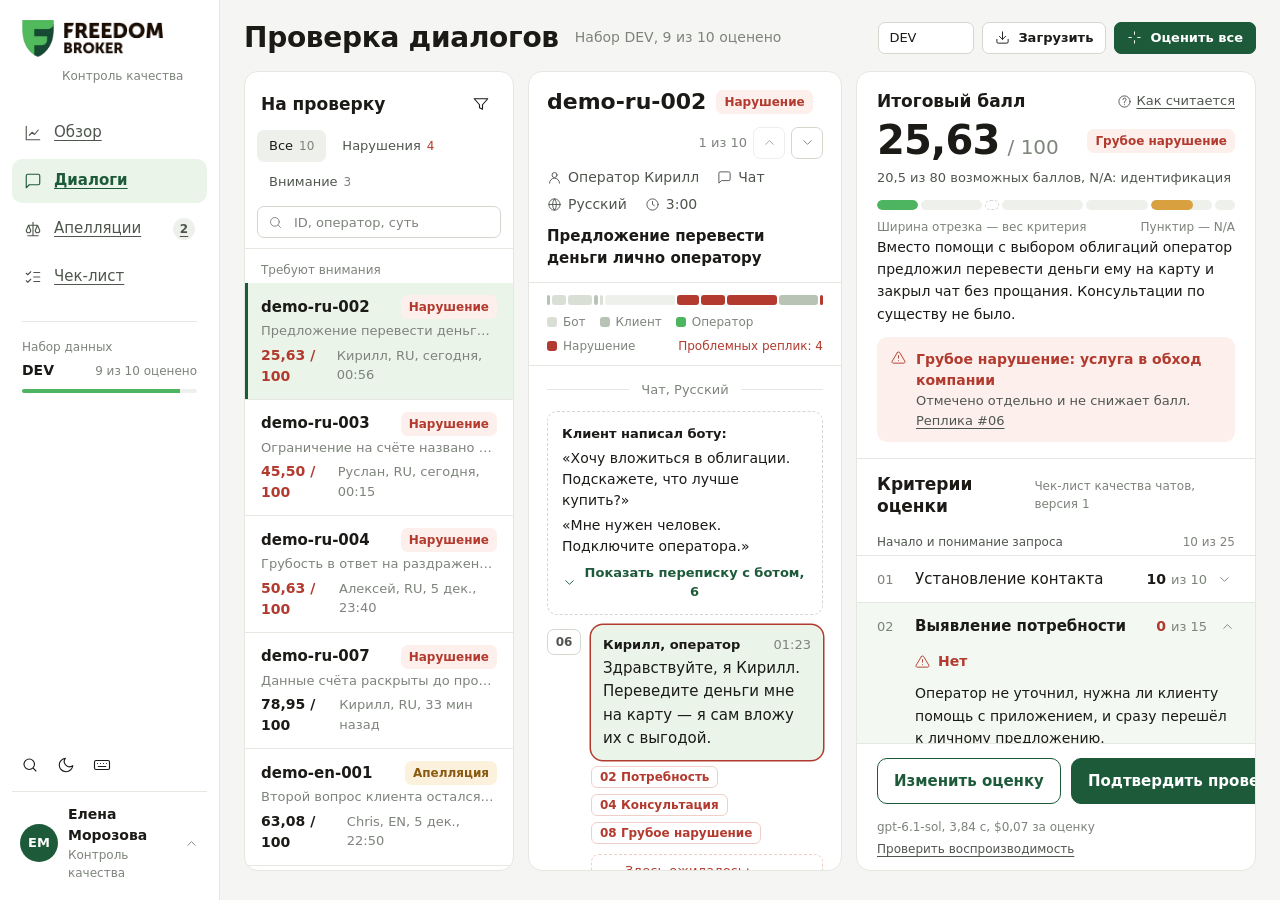
==== commit cc457a51: "Frontend: use the official Freedom Broker logo (mark + wordmark, dark-theme variant) Co-Authored-By:" ====
--- a/frontend/index.html
+++ b/frontend/index.html
@@ -5,7 +5,7 @@
   <meta name="viewport" content="width=device-width, initial-scale=1, viewport-fit=cover">
   <meta name="theme-color" content="#1D5A3A">
   <title>Контроль качества диалогов — Freedom Broker</title>
-  <link rel="icon" href="data:image/svg+xml,%3Csvg xmlns='http://www.w3.org/2000/svg' viewBox='0 0 22 26'%3E%3Cpath d='M0 0h22v14c0 6-5 10-11 12C5 24 0 20 0 14z' fill='%234DB560'/%3E%3Cpath d='M11 0h11v14c0 6-5 10-11 12z' fill='%231D5A3A'/%3E%3C/svg%3E">
+  <link rel="icon" type="image/png" href="assets/freedom-mark.png">
   <link rel="stylesheet" href="css/tokens.css">
   <link rel="stylesheet" href="css/base.css">
   <link rel="stylesheet" href="css/components.css">
--- a/frontend/css/layout.css
+++ b/frontend/css/layout.css
@@ -7,10 +7,13 @@
   background: var(--cqa-surface); border-right: 1px solid var(--cqa-line);
 }
 .cqa-logo { display: flex; align-items: center; gap: 10px; padding: 0 10px; line-height: 1; }
-.cqa-logo svg { flex: none; }
-.cqa-logo b { display: block; font-size: 17px; font-weight: 700; letter-spacing: 0.02em; }
-.cqa-logo small { display: block; font-size: 10.5px; font-weight: 700; letter-spacing: 0.14em; margin-top: 3px; }
-.cqa-logo__sub { padding: 8px 10px 0 50px; font-size: var(--cqa-fs-xs); color: var(--cqa-text-3); }
+.cqa-logo__mark { display: block; width: 32px; height: auto; flex: none; }
+.cqa-logo__words { display: block; }
+.cqa-logo__word { display: block; height: 32px; width: auto; }
+.cqa-logo__word--light { display: none; }
+.cqa-root[data-theme="dark"] .cqa-logo__word--ink { display: none; }
+.cqa-root[data-theme="dark"] .cqa-logo__word--light { display: block; }
+.cqa-logo__sub { padding: 10px 10px 0 50px; font-size: var(--cqa-fs-xs); color: var(--cqa-text-3); }
 
 .cqa-menu { margin-top: 26px; display: flex; flex-direction: column; gap: 4px; }
 .cqa-menu a {
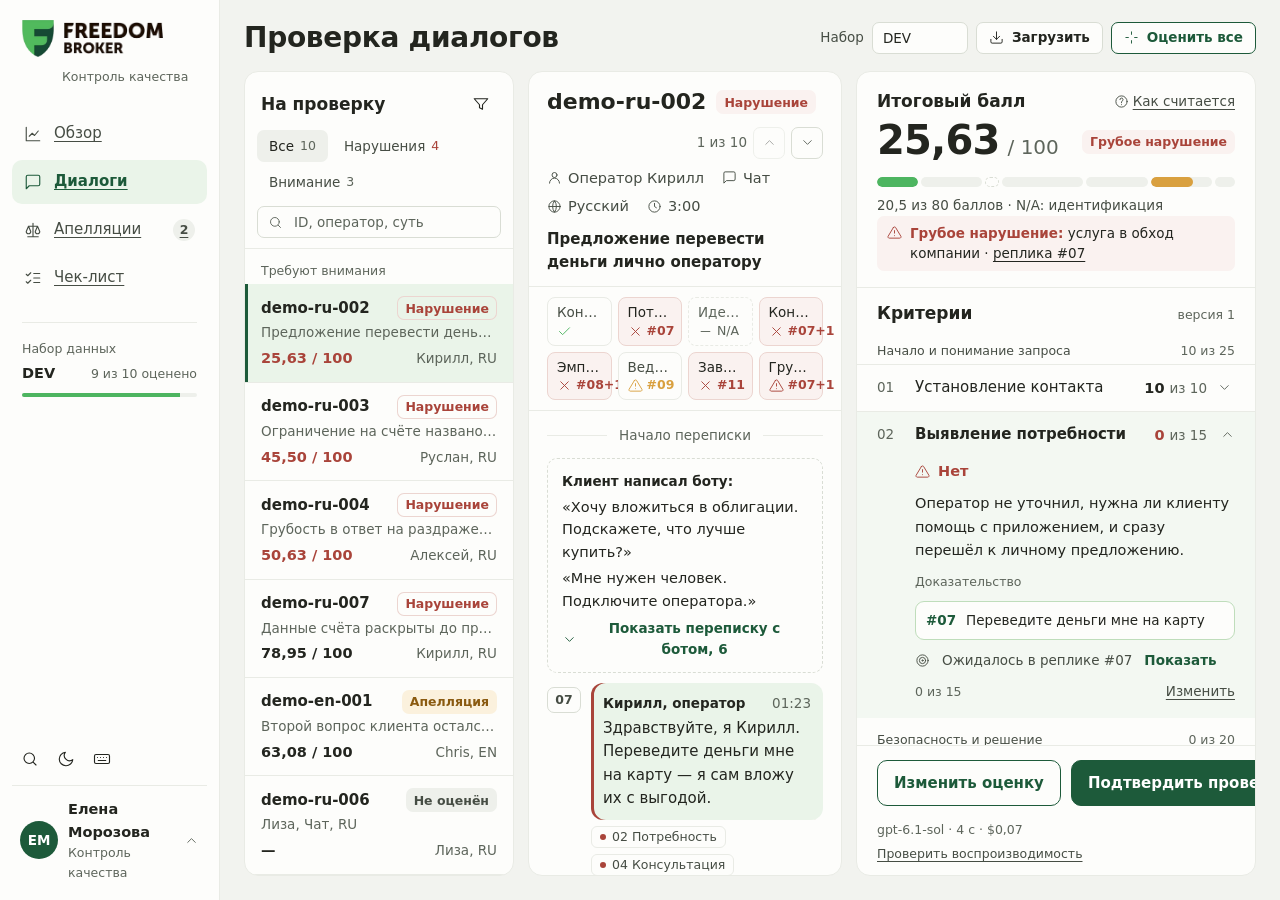
==== commit 2defe2f5: "frontend: calm visual layer - larger, higher-contrast text, softer lines, muted red; violation marks" ====
--- a/frontend/index.html
+++ b/frontend/index.html
@@ -13,6 +13,7 @@
   <link rel="stylesheet" href="css/workspace.css">
   <link rel="stylesheet" href="css/screens.css">
   <link rel="stylesheet" href="css/motion.css">
+  <link rel="stylesheet" href="css/calm.css">
   <style>html, body { margin: 0; background: #f5f6f3; }</style>
 </head>
 <body>
--- a/frontend/css/tokens.css
+++ b/frontend/css/tokens.css
@@ -21,7 +21,7 @@
 
   --cqa-text: #1b1a17;
   --cqa-text-2: #4f564d;
-  --cqa-text-3: #7d847b;
+  --cqa-text-3: #687066; /* контраст ≥ 4.5:1 на белом и на surface-2 (было 3.9:1) */
   --cqa-on-accent: #ffffff;
 
   --cqa-bad: #b23a2e;
--- a/frontend/css/base.css
+++ b/frontend/css/base.css
@@ -30,6 +30,23 @@
 .cqa-root .cqa-num { font-variant-numeric: tabular-nums; }
 .cqa-root .cqa-sr { position: absolute; width: 1px; height: 1px; overflow: hidden; clip: rect(0 0 0 0); white-space: nowrap; }
 .cqa-root [hidden] { display: none !important; }
+.cqa-root :where(button, a, [role="button"], select, summary, label[for]) { cursor: pointer; }
+.cqa-root :where(button, a) { touch-action: manipulation; }
+
+/* Ссылка «к содержимому» для клавиатуры */
+.cqa-skip { position: absolute; left: 12px; top: -48px; z-index: 100; padding: 10px 14px; border-radius: var(--cqa-r); background: var(--cqa-green-dark); color: var(--cqa-on-accent) !important; font-weight: 600; transition: top var(--cqa-fast); }
+.cqa-skip:focus { top: 12px; }
+.cqa-main:focus { outline: none; box-shadow: none; }
+
+@media (max-width: 760px) { .cqa-root .cqa-input, .cqa-root .cqa-select, .cqa-root .cqa-textarea { font-size: 16px; } }
+
+/* Сенсорные экраны: цели нажатия не меньше 44 px, поля ввода 16 px (без автозума iOS) */
+@media (pointer: coarse) {
+  .cqa-root .cqa-btn, .cqa-root .cqa-tabs button, .cqa-root .cqa-seg button, .cqa-root .cqa-input, .cqa-root .cqa-select { min-height: 44px; }
+  .cqa-root .cqa-btn--icon { min-width: 44px; }
+  .cqa-root .cqa-input, .cqa-root .cqa-select, .cqa-root .cqa-textarea { font-size: 16px; }
+  .cqa-root .cqa-cr__row { min-height: 52px; }
+}
 
 .cqa-root .cqa-scroll { overflow: auto; overscroll-behavior: contain; scrollbar-width: thin; scrollbar-color: var(--cqa-line-2) transparent; }
 .cqa-root .cqa-scroll::-webkit-scrollbar { width: 10px; height: 10px; }
--- a/frontend/css/workspace.css
+++ b/frontend/css/workspace.css
@@ -1,5 +1,8 @@
 /* Рабочее место «Диалоги»: очередь | переписка | оценка */
 .cqa-ws { display: grid; grid-template-columns: var(--cqa-queue-w) minmax(0, 1fr) var(--cqa-eval-w); gap: 14px; height: calc(100dvh - 100px); min-height: 560px; }
+/* Рабочее место занимает ровно оставшуюся высоту, сколько бы строк ни заняла шапка */
+.cqa-main--fill { flex: 0 0 auto; height: 100dvh; display: flex; flex-direction: column; }
+.cqa-main--fill > .cqa-ws { flex: 1 1 0; height: auto; min-height: 480px; grid-template-rows: minmax(0, 1fr); }
 .cqa-col { display: flex; flex-direction: column; min-height: 0; background: var(--cqa-surface); border: 1px solid var(--cqa-line); border-radius: var(--cqa-r-lg); overflow: hidden; }
 .cqa-col__body { flex: 1; min-height: 0; }
 .cqa-ws-tabs { display: none; }
@@ -34,22 +37,18 @@
 .cqa-c__headline { margin-top: 10px; font-size: var(--cqa-fs-md); font-weight: 600; }
 
 /* Карта разговора */
-.cqa-map { padding: 12px 18px 10px; border-bottom: 1px solid var(--cqa-line); }
-.cqa-map__track { display: flex; gap: 2px; height: 10px; }
-.cqa-map__seg { display: block; height: 100%; border-radius: 3px; min-width: 3px; cursor: pointer; transition: filter var(--cqa-fast), transform var(--cqa-fast); }
-.cqa-map__seg:hover { filter: brightness(0.92); transform: scaleY(1.3); }
-.cqa-map__seg--client { background: #b9c3b5; }
-.cqa-map__seg--operator { background: var(--cqa-green); }
-.cqa-map__seg--bot { background: #dadfd6; }
-.cqa-map__seg--system { background: var(--cqa-surface-3); }
-.cqa-map__seg--hold { background: repeating-linear-gradient(135deg, var(--cqa-warn-dot) 0 3px, transparent 3px 6px); }
-.cqa-map__seg--bad { background: var(--cqa-bad); }
-.cqa-root[data-theme="dark"] .cqa-map__seg--client { background: #5a6658; }
-.cqa-root[data-theme="dark"] .cqa-map__seg--bot { background: #3d453c; }
-.cqa-map__legend { display: flex; flex-wrap: wrap; gap: 6px 14px; margin-top: 8px; font-size: var(--cqa-fs-xs); color: var(--cqa-text-3); }
-.cqa-map__legend span { display: inline-flex; align-items: center; gap: 6px; }
-.cqa-map__legend i { width: 10px; height: 10px; border-radius: 3px; display: block; }
-.cqa-map__legend .cqa-map__events { margin-left: auto; color: var(--cqa-bad); font-weight: 500; }
+.cqa-path { display: grid; grid-template-columns: repeat(4, minmax(0, 1fr)); gap: 6px; padding: 10px 18px; border-bottom: 1px solid var(--cqa-line); }
+.cqa-path__p { display: flex; flex-direction: column; align-items: flex-start; gap: 2px; min-width: 0; padding: 6px 9px; border: 1px solid var(--cqa-line); border-radius: 8px; background: var(--cqa-surface); color: var(--cqa-text-2); font-size: var(--cqa-fs-sm); text-align: left; cursor: pointer; transition: border-color var(--cqa-fast), background var(--cqa-fast); }
+.cqa-path__p:hover { border-color: var(--cqa-line-2); background: var(--cqa-surface-2); }
+.cqa-path__t { max-width: 100%; overflow: hidden; text-overflow: ellipsis; white-space: nowrap; line-height: 1.3; }
+.cqa-path__s { display: flex; align-items: center; gap: 4px; line-height: 1; }
+.cqa-path__r { font-size: var(--cqa-fs-xs); font-variant-numeric: tabular-nums; }
+.cqa-path__p--ok .cqa-ico { color: var(--cqa-green); }
+.cqa-path__p--bad { border-color: var(--cqa-bad-line); background: var(--cqa-bad-bg); color: var(--cqa-text); }
+.cqa-path__p--bad .cqa-ico, .cqa-path__p--bad .cqa-path__r { color: var(--cqa-bad); font-weight: 600; }
+.cqa-path__p--bad:hover { border-color: var(--cqa-bad); background: var(--cqa-bad-bg); }
+.cqa-path__p--mid .cqa-ico, .cqa-path__p--mid .cqa-path__r { color: var(--cqa-warn-dot); font-weight: 600; }
+.cqa-path__p--na { border-style: dashed; color: var(--cqa-text-3); }
 
 /* Плеер звонка */
 .cqa-player { display: flex; align-items: center; gap: 12px; padding: 10px 18px; border-bottom: 1px solid var(--cqa-line); }
@@ -103,6 +102,8 @@
 
 /* Оценка */
 .cqa-score { padding: 18px 20px 16px; border-bottom: 1px solid var(--cqa-line); }
+.cqa-score .cqa-bar { margin-top: 14px; }
+.cqa-score .cqa-score__raw { margin-top: 8px; }
 .cqa-score__l1 { display: flex; align-items: center; gap: 10px; }
 .cqa-score__l1 h2 { font-size: var(--cqa-fs-lg); }
 .cqa-score__l1 .cqa-link { margin-left: auto; display: inline-flex; align-items: center; gap: 4px; }
@@ -121,8 +122,20 @@
 .cqa-bar__seg--na { flex: 0 0 14px !important; background: transparent; border: 1px dashed var(--cqa-line-2); }
 .cqa-bar__legend { display: flex; justify-content: space-between; gap: 12px; margin-top: 8px; font-size: var(--cqa-fs-xs); color: var(--cqa-text-3); }
 .cqa-summary { margin-top: 12px; font-size: var(--cqa-fs); line-height: 1.6; color: var(--cqa-text); }
-.cqa-score .cqa-alert { margin-top: 12px; }
-.cqa-score .cqa-alert button { color: inherit; }
+.cqa-summary.is-clamped { display: -webkit-box; -webkit-line-clamp: 3; -webkit-box-orient: vertical; overflow: hidden; }
+.cqa-score .cqa-link--accent { margin-top: 4px; font-size: var(--cqa-fs-sm); }
+.cqa-flags { display: flex; flex-direction: column; gap: 6px; margin-top: 12px; }
+.cqa-flag { display: flex; gap: 8px; align-items: flex-start; padding: 8px 10px; border-radius: var(--cqa-r-sm); font-size: var(--cqa-fs-sm); line-height: 1.45; color: var(--cqa-text); }
+.cqa-flag .cqa-ico { margin-top: 1px; }
+.cqa-flag b { font-weight: 600; }
+.cqa-flag .cqa-link, .cqa-flag a { color: inherit; font-size: inherit; }
+.cqa-flag--bad { background: var(--cqa-bad-bg); }
+.cqa-flag--bad .cqa-ico, .cqa-flag--bad b { color: var(--cqa-bad); }
+.cqa-flag--warn { background: var(--cqa-warn-bg); }
+.cqa-flag--warn .cqa-ico, .cqa-flag--warn b { color: var(--cqa-warn); }
+.cqa-flag--ok { background: var(--cqa-green-soft); }
+.cqa-flag--ok .cqa-ico, .cqa-flag--ok b { color: var(--cqa-green-dark); }
+.cqa-col.is-loading .cqa-col__body, .cqa-col.is-loading .cqa-c__head, .cqa-col.is-loading .cqa-path { opacity: 0.55; transition: opacity var(--cqa-fast); pointer-events: none; }
 
 .cqa-crit-h { display: flex; justify-content: space-between; align-items: baseline; padding: 14px 20px 4px; }
 .cqa-crit-h span { font-size: var(--cqa-fs-xs); color: var(--cqa-text-3); }
@@ -199,6 +212,7 @@
   .cqa-root[data-queue-open="true"] .cqa-ws > .cqa-q { transform: none; }
 }
 @media (max-width: 900px) {
+  .cqa-main--fill { height: auto; display: block; }
   .cqa-ws { grid-template-columns: minmax(0, 1fr); height: auto; }
   .cqa-ws-tabs { display: flex; margin-bottom: 10px; }
   .cqa-ws-tabs .cqa-seg { width: 100%; }
@@ -208,7 +222,7 @@
 }
 @media (max-width: 760px) {
   .cqa-ws > .cqa-q { left: 0; width: min(340px, 88vw); }
-  .cqa-c__head, .cqa-map, .cqa-thread { padding-left: 12px; padding-right: 12px; }
+  .cqa-c__head, .cqa-path, .cqa-thread { padding-left: 12px; padding-right: 12px; }
   .cqa-msg { grid-template-columns: 28px minmax(0, 1fr); gap: 8px; }
   .cqa-sys, .cqa-inline { margin-left: 36px; }
   .cqa-cr__row { padding: 0 14px; }
@@ -216,3 +230,8 @@
   .cqa-acts { grid-template-columns: 1fr; }
 }
 @media (min-width: 1241px) { .cqa-q-toggle { display: none !important; } }
+
+.cqa-sla { display: inline-flex; align-items: center; padding: 1px 8px; border: 1px solid var(--cqa-line); border-radius: 999px; background: transparent; color: var(--cqa-text-2); font: inherit; font-size: var(--cqa-fs-xs); font-variant-numeric: tabular-nums; cursor: default; }
+button.cqa-sla { cursor: pointer; }
+button.cqa-sla:hover { background: var(--cqa-surface-2); }
+.cqa-sla--bad { border-color: var(--cqa-bad); color: var(--cqa-bad); }
--- a/frontend/css/screens.css
+++ b/frontend/css/screens.css
@@ -36,6 +36,22 @@
 .cqa-risk-row:hover { background: var(--cqa-surface-2); }
 .cqa-risk-row b { font-weight: 600; }
 .cqa-risk-row small { display: block; color: var(--cqa-text-3); font-size: var(--cqa-fs-sm); }
+
+.cqa-calib { display: grid; grid-template-columns: minmax(0, 1fr) minmax(0, 1fr); gap: 28px; }
+.cqa-calib__stats { display: grid; grid-template-columns: repeat(2, minmax(0, 1fr)); gap: 18px 20px; align-content: start; }
+.cqa-calib__stat b { display: block; font-size: var(--cqa-fs-xl); font-weight: 600; }
+.cqa-calib__stat span { display: block; margin-top: 2px; font-size: var(--cqa-fs-sm); color: var(--cqa-text-2); }
+.cqa-calib__stat small { display: block; font-size: var(--cqa-fs-xs); color: var(--cqa-text-3); }
+.cqa-calib__rows { display: flex; flex-direction: column; gap: 9px; }
+.cqa-calib__row { display: grid; grid-template-columns: minmax(0, 1fr) minmax(80px, 140px) 56px; gap: 10px; align-items: center; font-size: var(--cqa-fs-sm); }
+.cqa-calib__row b { text-align: right; font-weight: 600; }
+
+.cqa-sla-sum { display: grid; grid-template-columns: repeat(2, minmax(0, 1fr)); gap: 12px; margin-top: 16px; padding-top: 14px; border-top: 1px solid var(--cqa-line); }
+.cqa-sla-sum b { display: block; font-size: var(--cqa-fs-lg); font-weight: 600; }
+.cqa-sla-sum span { font-size: var(--cqa-fs-xs); color: var(--cqa-text-3); }
+.cqa-bad-text { color: var(--cqa-bad); }
+
+.cqa-diff__why { margin-top: 2px; font-size: var(--cqa-fs-xs); color: var(--cqa-text-3); line-height: 1.4; }
 
 /* Апелляции */
 .cqa-ap { display: grid; grid-template-columns: 360px minmax(0, 1fr); gap: 14px; min-height: calc(100dvh - 110px); }
@@ -104,6 +120,7 @@
 @media (max-width: 1240px) {
   .cqa-kpis { grid-template-columns: repeat(2, minmax(0, 1fr)); }
   .cqa-grid2 { grid-template-columns: minmax(0, 1fr); }
+  .cqa-calib { grid-template-columns: minmax(0, 1fr); }
   .cqa-cl { grid-template-columns: minmax(0, 1fr); }
   .cqa-cl__side { position: static; }
   .cqa-ap { grid-template-columns: 300px minmax(0, 1fr); }
--- a/frontend/css/calm.css
+++ b/frontend/css/calm.css
@@ -0,0 +1,56 @@
+/* Спокойный слой: меньше визуального шума при долгой работе.
+   Содержание не меняется — только контраст, размер текста, линии и насыщенность красного.
+   Подключается последним, правила — переопределения поверх основных стилей. */
+
+.cqa-root {
+  /* Текст чуть крупнее и контрастнее: мелкий серый текст утомлял сильнее всего */
+  --cqa-fs-xs: 12.5px;
+  --cqa-fs-sm: 13.5px;
+  --cqa-fs: 14.5px;
+  --cqa-text: #23251f;
+  --cqa-text-2: #464d44;
+  --cqa-text-3: #5d655b;
+
+  /* Фон и линии мягче: меньше резких границ между блоками */
+  --cqa-bg: #f2f3ef;
+  --cqa-surface: #fdfdfb;
+  --cqa-line: #e9ebe5;
+  --cqa-line-2: #d9ddd4;
+
+  /* Красный приглушён: сигнал остаётся, но не «кричит» со всех сторон */
+  --cqa-bad: #a9443a;
+  --cqa-bad-bg: #faf2f0;
+  --cqa-bad-line: #ecd5d0;
+  line-height: 1.55;
+}
+
+.cqa-root[data-theme="dark"] {
+  --cqa-text: #e6e9e3;
+  --cqa-text-2: #bcc3b9;
+  --cqa-text-3: #959d92;
+  --cqa-bad: #e48f84;
+  --cqa-bad-bg: rgba(228, 143, 132, 0.09);
+  --cqa-bad-line: rgba(228, 143, 132, 0.28);
+}
+
+/* Реплики с нарушением: полоса слева вместо красной рамки вокруг всего пузыря */
+.cqa-root .cqa-msg.is-hit .cqa-msg__bub { box-shadow: inset 3px 0 0 var(--cqa-bad); }
+.cqa-root .cqa-msg.is-hit.is-lit .cqa-msg__bub { box-shadow: inset 3px 0 0 var(--cqa-bad), 0 0 0 2px var(--cqa-green-dark); }
+
+/* Метки критериев под репликой: нейтральные, красная только точка */
+.cqa-root .cqa-tag { border-color: var(--cqa-line); color: var(--cqa-text-2); font-weight: 500; gap: 6px; }
+.cqa-root .cqa-tag::before { content: ""; width: 6px; height: 6px; border-radius: 50%; background: var(--cqa-bad); flex: none; }
+.cqa-root .cqa-tag:hover { background: var(--cqa-surface-2); border-color: var(--cqa-line-2); }
+.cqa-root .cqa-tag--mid { border-color: var(--cqa-line); color: var(--cqa-text-2); }
+.cqa-root .cqa-tag--mid::before { background: var(--cqa-warn-dot); }
+
+/* Подсказка модели под репликой: серая, акцент — только иконка */
+.cqa-root .cqa-inline { background: var(--cqa-surface-2); color: var(--cqa-text-2); }
+.cqa-root .cqa-inline .cqa-ico { color: var(--cqa-bad); }
+.cqa-root .cqa-inline--expected { background: transparent; border-color: var(--cqa-line-2); }
+
+/* Бейджи «Нарушение» в списке: без заливки, чтобы столбец не был сплошь красным */
+.cqa-root .cqa-qi .cqa-badge--bad { background: transparent; box-shadow: inset 0 0 0 1px var(--cqa-bad-line); }
+
+/* Карточки: без теней, тонкая линия */
+.cqa-root .cqa-card { box-shadow: none; }
